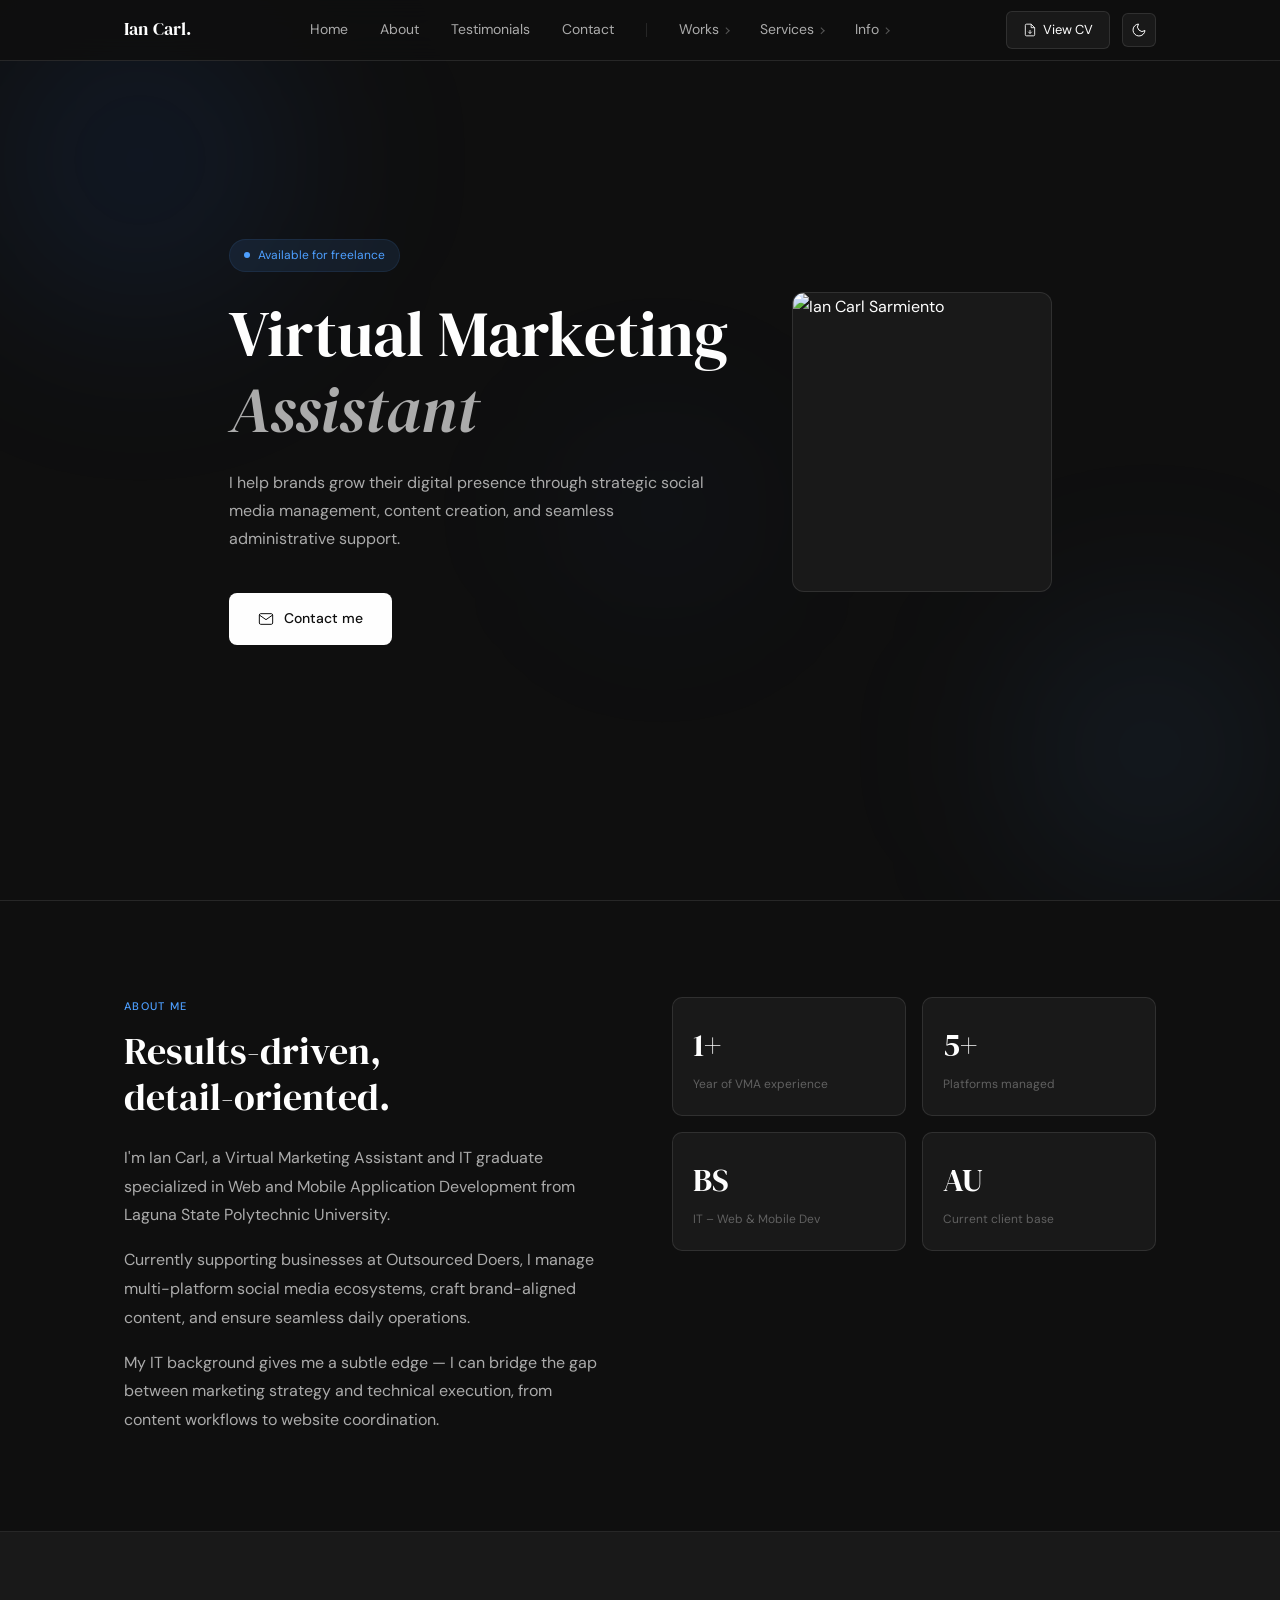
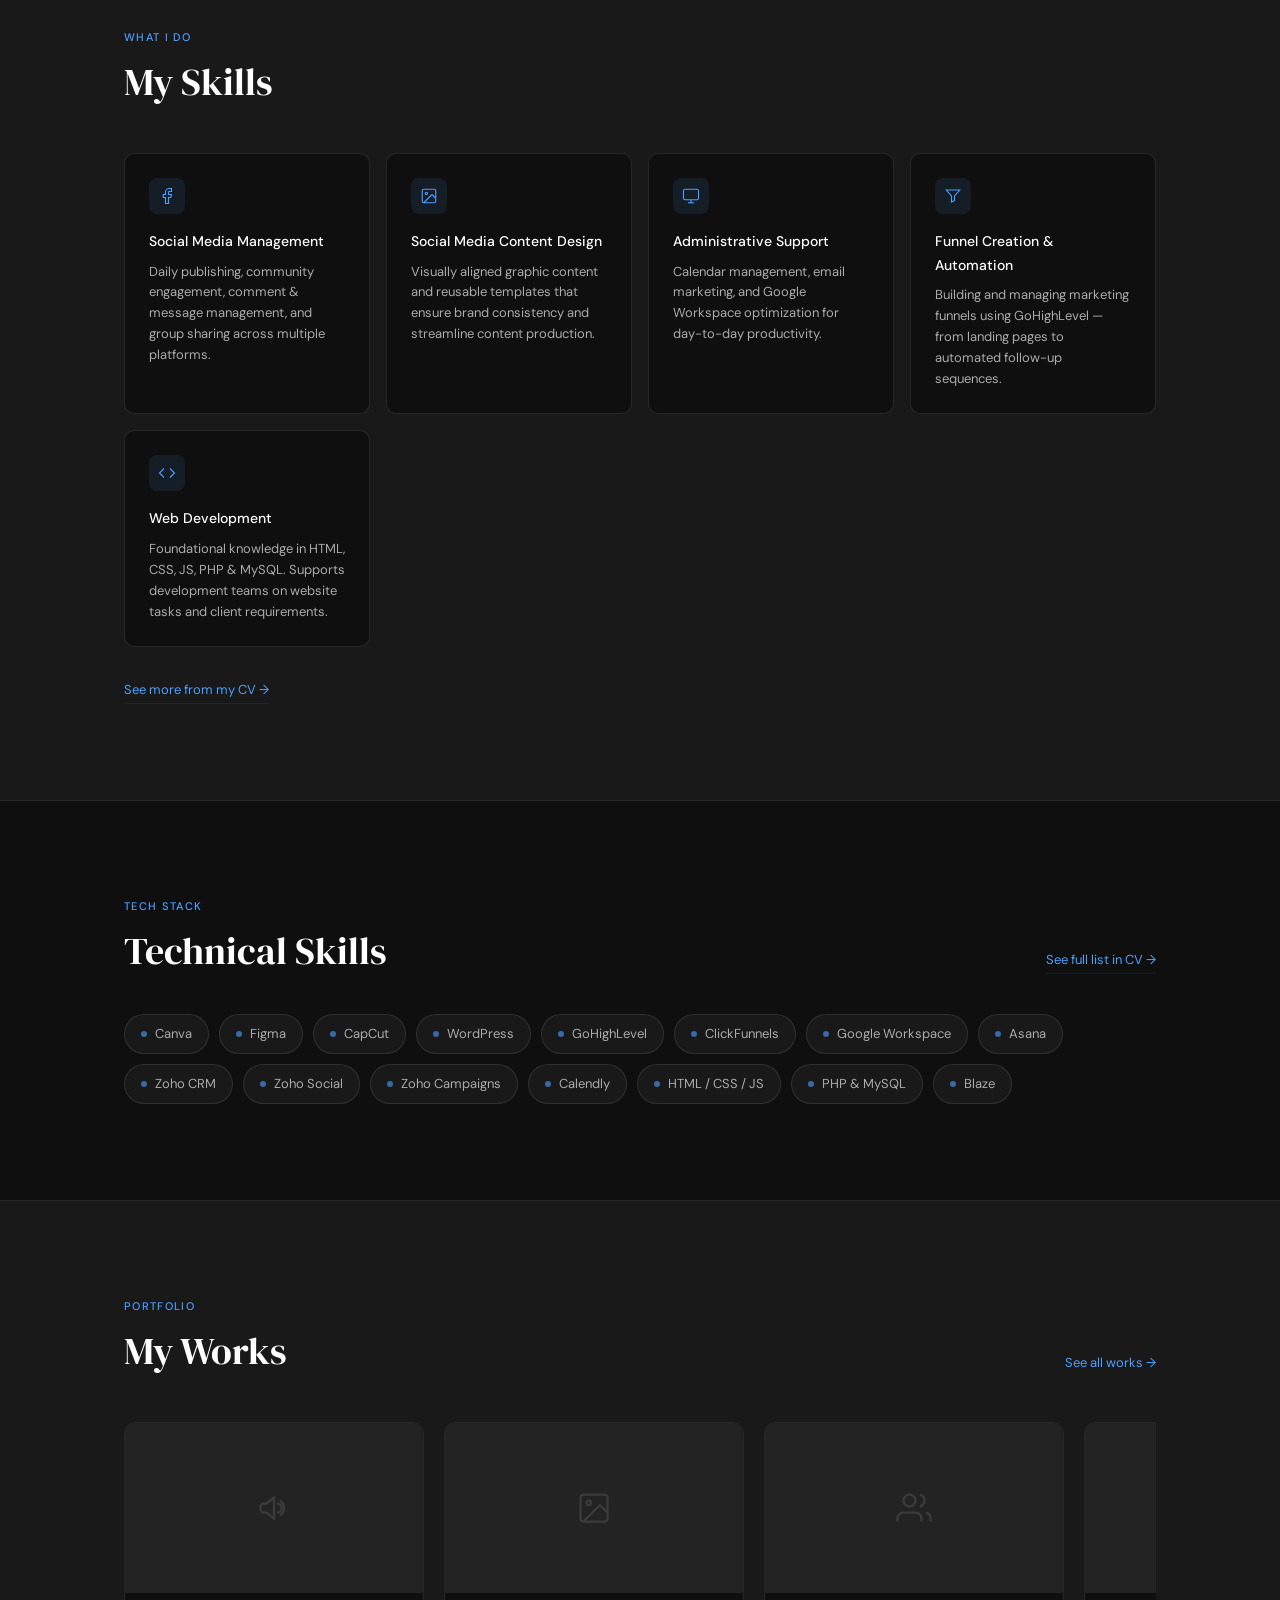
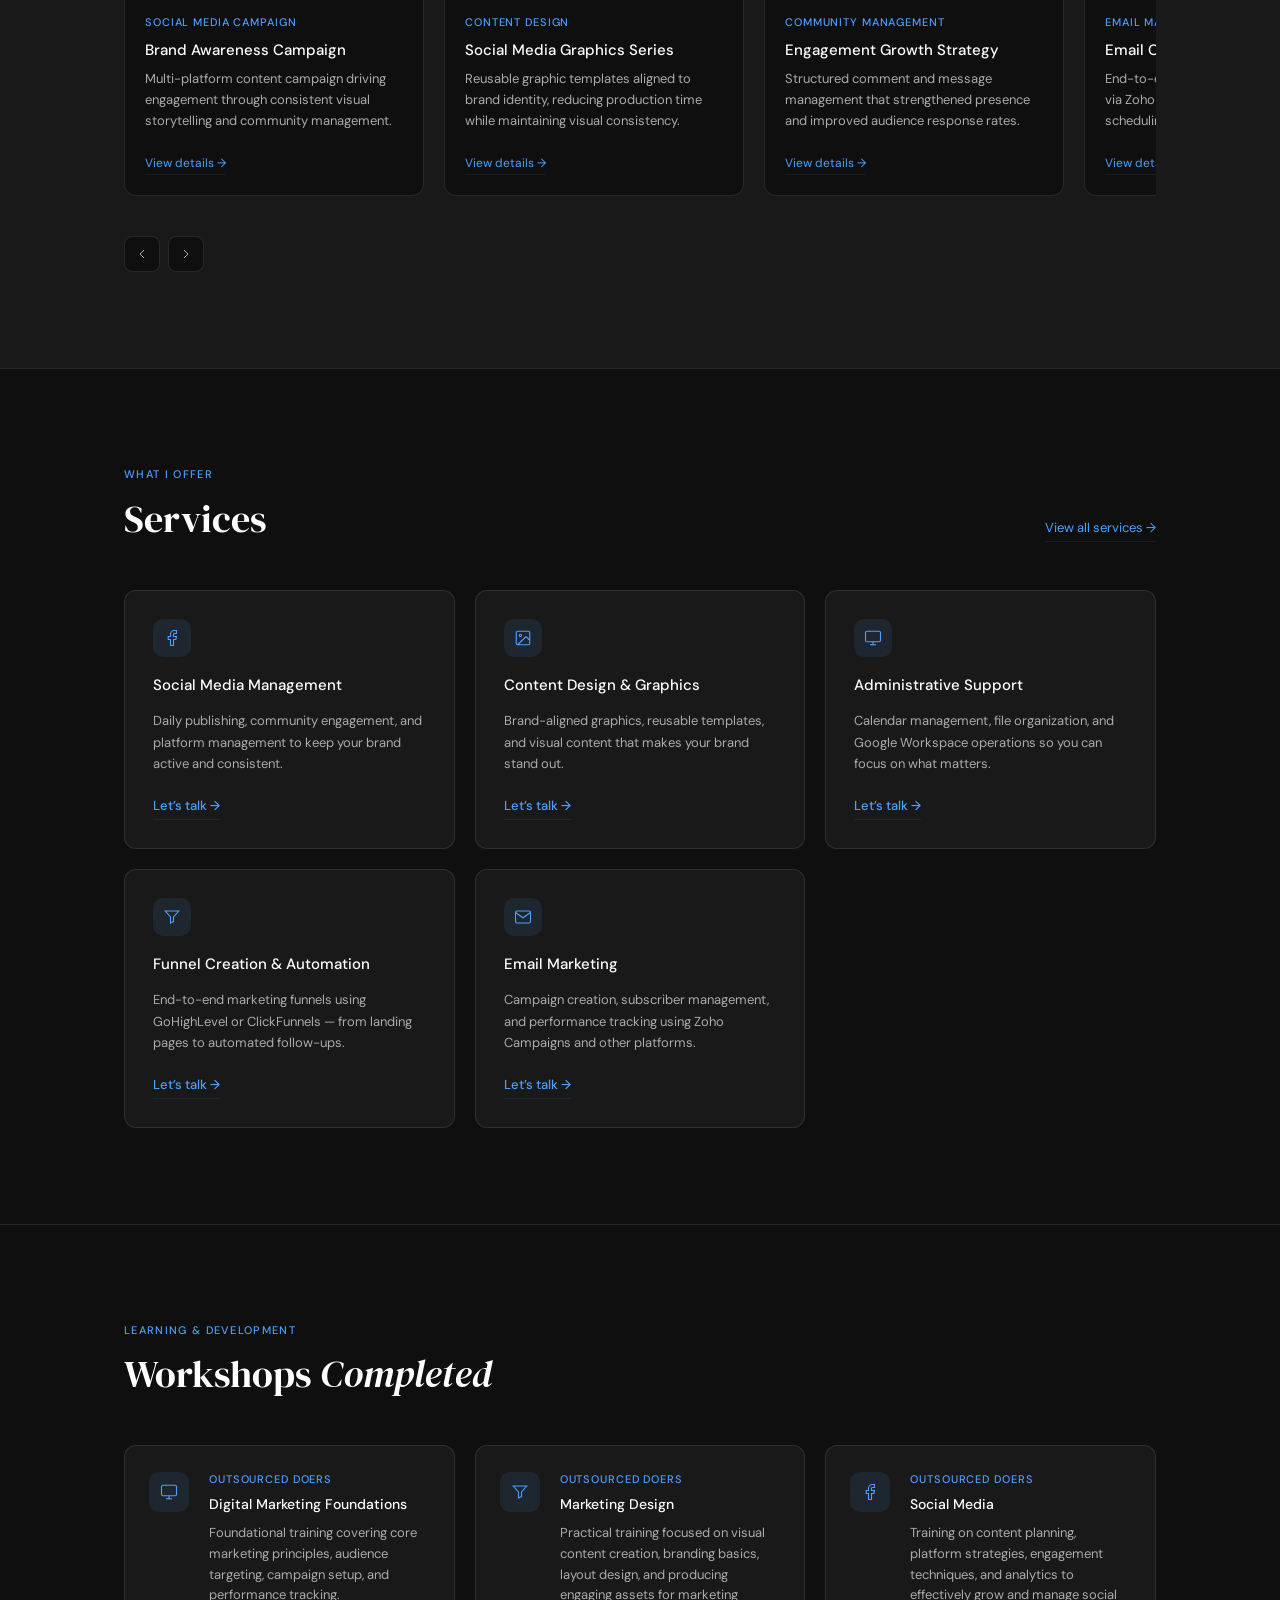
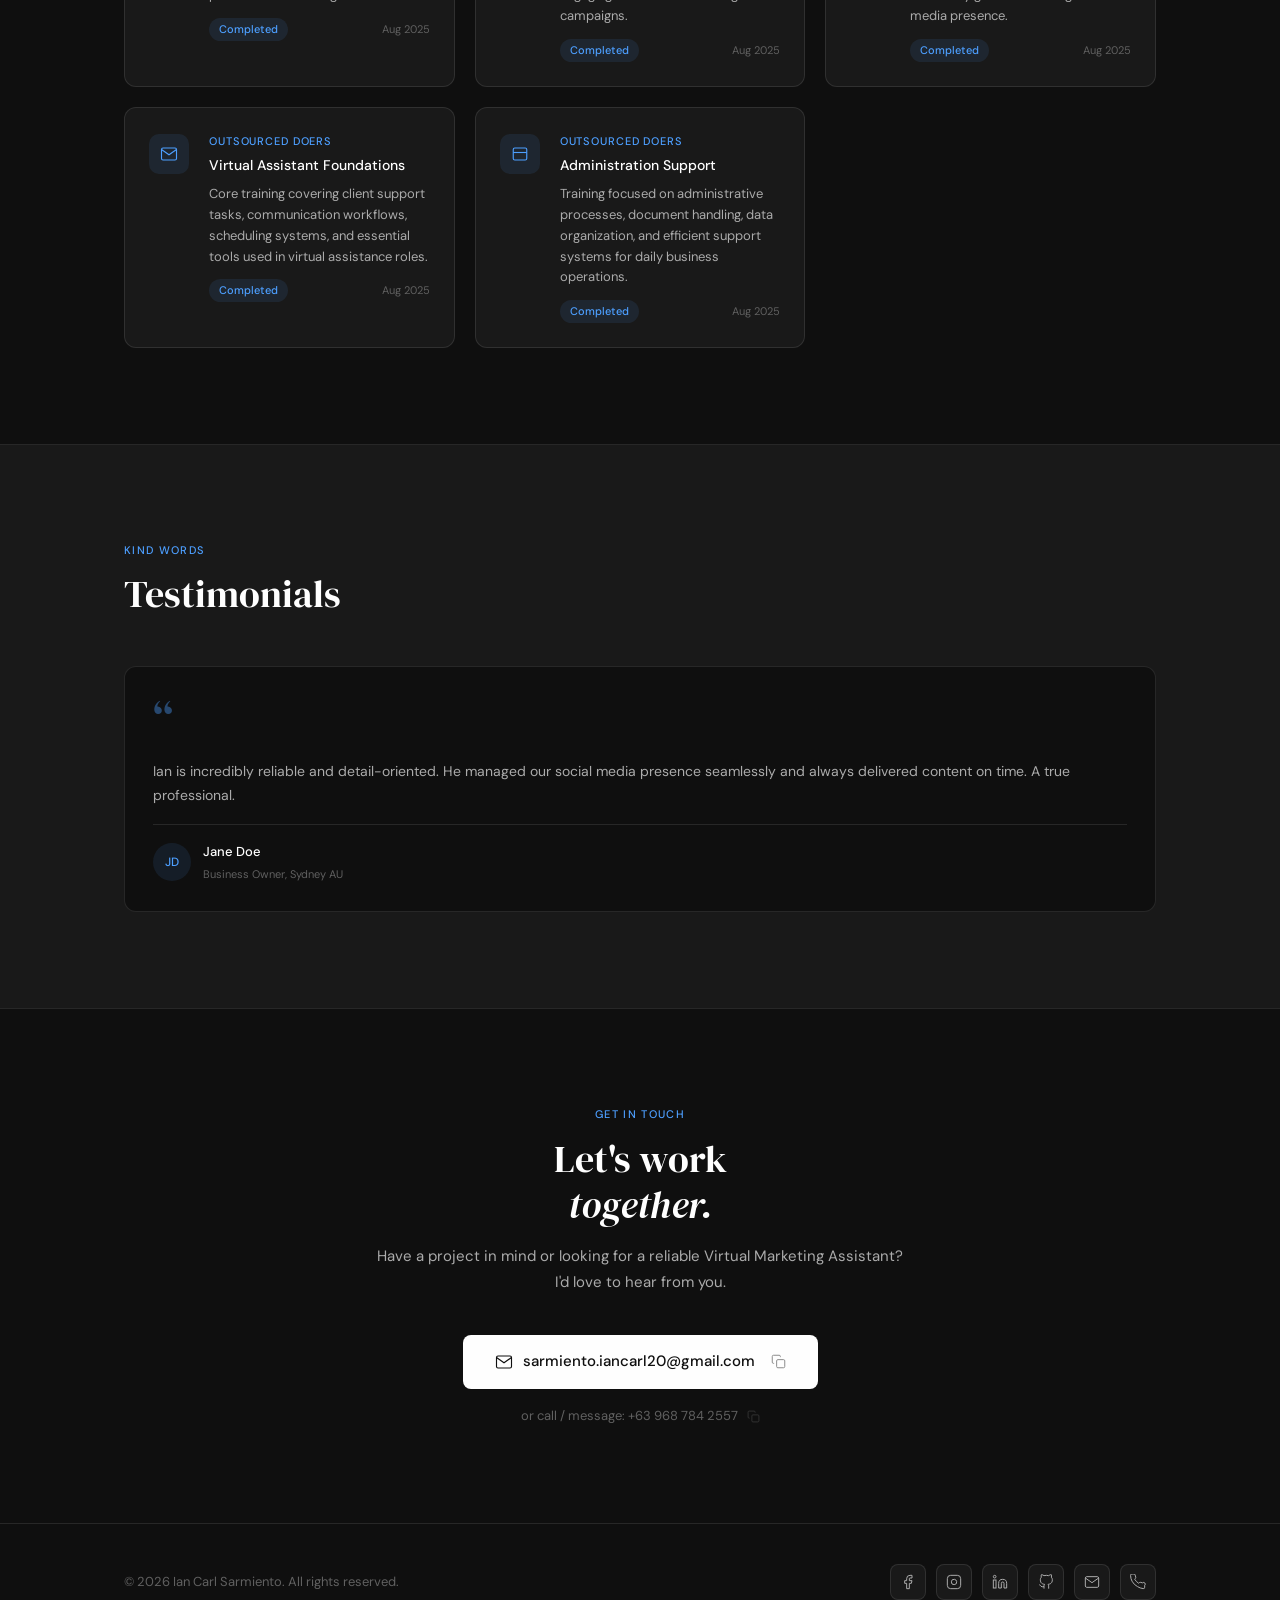
==== index.html @ b5c29b33 "Updated navigation bar" ====
<!DOCTYPE html>
<html lang="en" data-theme="dark">
<head>
  <meta charset="UTF-8" />
  <meta name="viewport" content="width=device-width, initial-scale=1.0" />

  <title>Ian Carl Sarmiento &mdash; Virtual Marketing Assistant</title>

  <link rel="preconnect" href="https://fonts.googleapis.com" />
  <link rel="preconnect" href="https://fonts.gstatic.com" crossorigin />
  <link href="https://fonts.googleapis.com/css2?family=DM+Sans:ital,opsz,wght@0,9..40,300;0,9..40,400;0,9..40,500;1,9..40,300&family=DM+Serif+Display:ital@0;1&display=swap" rel="stylesheet" />

  <link rel="icon" type="image/svg+xml" href="data:image/svg+xml,<svg xmlns='http://www.w3.org/2000/svg' viewBox='0 0 64 64'><rect width='64' height='64' rx='14' fill='%230F0F0F'/><path d='M44 18L24 26H18a2 2 0 0 0-2 2v8a2 2 0 0 0 2 2h2l3 10h4l-2-10h1l20 8V18z' fill='%234D9FFF'/><circle cx='46' cy='32' r='3' fill='%234D9FFF' opacity='0.5'/></svg>">

  <link rel="stylesheet" href="styles.css" />
</head>
<body>

  <!-- NAV -->
  <nav>
    <div class="nav-inner">
      <span class="nav-logo"><a href="index.html">Ian Carl.</a></span>
      <ul class="nav-links">
        <li><a href="#hero">Home</a></li>
        <li><a href="#about">About</a></li>
        <li><a href="#testimonials">Testimonials</a></li>
        <li><a href="#contact">Contact</a></li>
        <li class="nav-divider"></li>
        <li><a href="works.html" class="nav-page-link">Works</a></li>
        <li><a href="services.html" class="nav-page-link">Services</a></li>
        <li><a href="info.html" class="nav-page-link">Info</a></li>
      </ul>
      <div class="nav-right">
        <a class="btn-cv" href="assets/pdf/Sarmiento_Ian_Carl_-_CV.pdf" target="_blank" rel="noopener">
          <svg viewBox="0 0 24 24" stroke-width="1.5"><path d="M14 2H6a2 2 0 00-2 2v16a2 2 0 002 2h12a2 2 0 002-2V8z"/><polyline points="14 2 14 8 20 8"/><line x1="12" y1="12" x2="12" y2="18"/><polyline points="9 15 12 18 15 15"/></svg> View CV
        </a>
        <button class="burger" id="burger" aria-label="Toggle menu">
          <span></span><span></span><span></span>
        </button>
        <button class="theme-toggle" id="themeToggle" aria-label="Toggle theme">
          <svg id="iconSun" viewBox="0 0 24 24" style="display:none"><circle cx="12" cy="12" r="5"/><line x1="12" y1="1" x2="12" y2="3"/><line x1="12" y1="21" x2="12" y2="23"/><line x1="4.22" y1="4.22" x2="5.64" y2="5.64"/><line x1="18.36" y1="18.36" x2="19.78" y2="19.78"/><line x1="1" y1="12" x2="3" y2="12"/><line x1="21" y1="12" x2="23" y2="12"/><line x1="4.22" y1="19.78" x2="5.64" y2="18.36"/><line x1="18.36" y1="5.64" x2="19.78" y2="4.22"/></svg>
          <svg id="iconMoon" viewBox="0 0 24 24"><path d="M21 12.79A9 9 0 1111.21 3 7 7 0 0021 12.79z"/></svg>
        </button>
      </div>
    </div>
  </nav>

  <!-- ========== MOBILE MENU ========== -->
  <div class="mobile-menu" id="mobileMenu">
    <ul>
      <li><a href="index.html">Home</a></li>
      <li><a href="#about">About</a></li>
      <li><a href="works.html">Works</a></li>
      <li><a href="services.html">Services</a></li>
      <li><a href="#testimonials">Testimonials</a></li>
      <li><a href="info.html">Info</a></li>
      <li><a href="#contact">Contact</a></li>
    </ul>
    <div class="mobile-menu-bottom">
      <a class="btn-cv" href="assets/pdf/Sarmiento_Ian_Carl_-_CV.pdf" target="_blank" rel="noopener">
        <svg viewBox="0 0 24 24" stroke-width="1.5"><path d="M14 2H6a2 2 0 00-2 2v16a2 2 0 002 2h12a2 2 0 002-2V8z"/><polyline points="14 2 14 8 20 8"/><line x1="12" y1="12" x2="12" y2="18"/><polyline points="9 15 12 18 15 15"/></svg> View CV
      </a>
    </div>
  </div>

  <!-- HERO -->
  <section id="hero">
    <div class="hero-orbs"><span></span><span></span><span></span></div>
    <div class="container">
      <div class="hero-inner">
        <div>
          <div class="hero-tag fade-up">
            <span class="hero-tag-dot"></span>
            Available for freelance
          </div>
          <h1 class="hero-title serif fade-up" style="transition-delay:0.1s">
            Virtual Marketing<br><em>Assistant</em>
          </h1>
          <p class="hero-sub fade-up" style="transition-delay:0.2s">
            I help brands grow their digital presence through strategic social media management, content creation, and seamless administrative support.
          </p>
          <a href="#contact" class="hero-cta fade-up" style="transition-delay:0.3s">
            <svg viewBox="0 0 24 24" stroke-width="1.5"><path d="M4 4h16c1.1 0 2 .9 2 2v12c0 1.1-.9 2-2 2H4c-1.1 0-2-.9-2-2V6c0-1.1.9-2 2-2z"/><polyline points="22,6 12,13 2,6"/></svg>
            Contact me
          </a>
        </div>
        <div class="hero-photo-wrap fade-up" style="transition-delay:0.2s">
          <img src="assets/profile-picture/ian_sarmiento.jpg" alt="Ian Carl Sarmiento" />
        </div>
      </div>
    </div>
  </section>

  <hr class="divider" />

  <!-- ABOUT -->
  <section id="about">
    <div class="container">
      <div class="about-grid">
        <div class="fade-up">
          <p class="section-label">About me</p>
          <h2 class="serif" style="margin-bottom:1.5rem">Results-driven,<br>detail-oriented.</h2>
          <div class="about-text">
            <p>I&#39;m Ian Carl, a Virtual Marketing Assistant and IT graduate specialized in Web and Mobile Application Development from Laguna State Polytechnic University.</p>
            <p>Currently supporting businesses at Outsourced Doers, I manage multi-platform social media ecosystems, craft brand-aligned content, and ensure seamless daily operations.</p>
            <p>My IT background gives me a subtle edge &mdash; I can bridge the gap between marketing strategy and technical execution, from content workflows to website coordination.</p>
          </div>
        </div>
        <div class="about-stats fade-up" style="transition-delay:0.15s">
          <div class="stat-card"><div class="stat-number serif">1+</div><div class="stat-label">Year of VMA experience</div></div>
          <div class="stat-card"><div class="stat-number serif">5+</div><div class="stat-label">Platforms managed</div></div>
          <div class="stat-card"><div class="stat-number serif">BS</div><div class="stat-label">IT &ndash; Web &amp; Mobile Dev</div></div>
          <div class="stat-card"><div class="stat-number serif">AU</div><div class="stat-label">Current client base</div></div>
        </div>
      </div>
    </div>
  </section>

  <hr class="divider" />

  <!-- SKILLS -->
  <section id="skills">
    <div class="container">
      <div class="fade-up">
        <p class="section-label">What I do</p>
        <h2 class="serif">My Skills</h2>
      </div>
      <div class="skills-grid">
        <div class="skill-card fade-up" style="transition-delay:0.05s">
          <div class="skill-icon"><svg viewBox="0 0 24 24"><path d="M18 2h-3a5 5 0 00-5 5v3H7v4h3v8h4v-8h3l1-4h-4V7a1 1 0 011-1h3z"/></svg></div>
          <div class="skill-title">Social Media Management</div>
          <div class="skill-desc">Daily publishing, community engagement, comment &amp; message management, and group sharing across multiple platforms.</div>
        </div>
        <div class="skill-card fade-up" style="transition-delay:0.10s">
          <div class="skill-icon"><svg viewBox="0 0 24 24"><rect x="3" y="3" width="18" height="18" rx="2"/><circle cx="8.5" cy="8.5" r="1.5"/><polyline points="21 15 16 10 5 21"/></svg></div>
          <div class="skill-title">Social Media Content Design</div>
          <div class="skill-desc">Visually aligned graphic content and reusable templates that ensure brand consistency and streamline content production.</div>
        </div>
        <div class="skill-card fade-up" style="transition-delay:0.15s">
          <div class="skill-icon"><svg viewBox="0 0 24 24"><rect x="2" y="3" width="20" height="14" rx="2"/><line x1="8" y1="21" x2="16" y2="21"/><line x1="12" y1="17" x2="12" y2="21"/></svg></div>
          <div class="skill-title">Administrative Support</div>
          <div class="skill-desc">Calendar management, email marketing, and Google Workspace optimization for day-to-day productivity.</div>
        </div>
        <div class="skill-card fade-up" style="transition-delay:0.20s">
          <div class="skill-icon"><svg viewBox="0 0 24 24"><path d="M3 4h18l-7 8v6l-4 2v-8z"/></svg></div>
          <div class="skill-title">Funnel Creation &amp; Automation</div>
          <div class="skill-desc">Building and managing marketing funnels using GoHighLevel &mdash; from landing pages to automated follow-up sequences.</div>
        </div>
        <div class="skill-card fade-up" style="transition-delay:0.25s">
          <div class="skill-icon"><svg viewBox="0 0 24 24"><polyline points="16 18 22 12 16 6"/><polyline points="8 6 2 12 8 18"/></svg></div>
          <div class="skill-title">Web Development</div>
          <div class="skill-desc">Foundational knowledge in HTML, CSS, JS, PHP &amp; MySQL. Supports development teams on website tasks and client requirements.</div>
        </div>
      </div>
      <a class="skills-more fade-up" href="assets/pdf/Sarmiento_Ian_Carl_-_CV.pdf" target="_blank">See more from my CV &rarr;</a>
    </div>
  </section>

  <hr class="divider" />

  <!-- TOOLS -->
  <section id="tools">
    <div class="container">
      <div class="tools-header fade-up">
        <div>
          <p class="section-label">Tech stack</p>
          <h2 class="serif">Technical Skills</h2>
        </div>
        <a class="skills-more" href="assets/pdf/Sarmiento_Ian_Carl_-_CV.pdf" target="_blank">See full list in CV &rarr;</a>
      </div>
      <div class="tools-grid fade-up" style="transition-delay:0.1s">
        <span class="tool-pill"><span class="tool-dot"></span>Canva</span>
        <span class="tool-pill"><span class="tool-dot"></span>Figma</span>
        <span class="tool-pill"><span class="tool-dot"></span>CapCut</span>
        <span class="tool-pill"><span class="tool-dot"></span>WordPress</span>
        <span class="tool-pill"><span class="tool-dot"></span>GoHighLevel</span>
        <span class="tool-pill"><span class="tool-dot"></span>ClickFunnels</span>
        <span class="tool-pill"><span class="tool-dot"></span>Google Workspace</span>
        <span class="tool-pill"><span class="tool-dot"></span>Asana</span>
        <span class="tool-pill"><span class="tool-dot"></span>Zoho CRM</span>
        <span class="tool-pill"><span class="tool-dot"></span>Zoho Social</span>
        <span class="tool-pill"><span class="tool-dot"></span>Zoho Campaigns</span>
        <span class="tool-pill"><span class="tool-dot"></span>Calendly</span>
        <span class="tool-pill"><span class="tool-dot"></span>HTML / CSS / JS</span>
        <span class="tool-pill"><span class="tool-dot"></span>PHP &amp; MySQL</span>
        <span class="tool-pill"><span class="tool-dot"></span>Blaze</span>
      </div>
    </div>
  </section>

  <hr class="divider" />

  <!-- WORKS -->
  <section id="works">
    <div class="container">
      <div class="works-header fade-up">
        <div>
          <p class="section-label">Portfolio</p>
          <h2 class="serif">My Works</h2>
        </div>
        <a href="works.html">See all works &rarr;</a>
      </div>
      <div class="carousel-wrap">
        <div class="carousel" id="carousel">
              
          <!-- Card 1 -->
          <div class="work-card fade-up" style="transition-delay:0.05s">
            <div class="work-thumb">
              <svg viewBox="0 0 24 24"><path d="M3 11v2a2 2 0 002 2h2l5 4V5l-5 4H5a2 2 0 00-2 2z"/><path d="M14 9a3 3 0 010 6"/><path d="M16 7a6 6 0 010 10"/></svg>
            </div>
            <div class="work-body">
              <div class="work-type">Social Media Campaign</div>
              <div class="work-title">Brand Awareness Campaign</div>
              <div class="work-desc">Multi-platform content campaign driving engagement through consistent visual storytelling and community management.</div>
              <a class="work-link" href="works.html">View details &rarr;</a>
            </div>
          </div>

          <!-- Card 2 -->
          <div class="work-card fade-up" style="transition-delay:0.10s">
            <div class="work-thumb">
              <svg viewBox="0 0 24 24"><rect x="3" y="3" width="18" height="18" rx="2"/><circle cx="8.5" cy="8.5" r="1.5"/><polyline points="21 15 16 10 5 21"/></svg>
            </div>
            <div class="work-body">
              <div class="work-type">Content Design</div>
              <div class="work-title">Social Media Graphics Series</div>
              <div class="work-desc">Reusable graphic templates aligned to brand identity, reducing production time while maintaining visual consistency.</div>
              <a class="work-link" href="works.html">View details &rarr;</a>
            </div>
          </div>

          <!-- Card 3 -->
          <div class="work-card fade-up" style="transition-delay:0.15s">
            <div class="work-thumb">
              <svg viewBox="0 0 24 24"><path d="M17 21v-2a4 4 0 00-4-4H5a4 4 0 00-4 4v2"/><circle cx="9" cy="7" r="4"/><path d="M23 21v-2a4 4 0 00-3-3.87"/><path d="M16 3.13a4 4 0 010 7.75"/></svg>
            </div>
            <div class="work-body">
              <div class="work-type">Community Management</div>
              <div class="work-title">Engagement Growth Strategy</div>
              <div class="work-desc">Structured comment and message management that strengthened presence and improved audience response rates.</div>
              <a class="work-link" href="works.html">View details &rarr;</a>
            </div>
          </div>

          <!-- Card 4 -->
          <div class="work-card fade-up" style="transition-delay:0.20s">
            <div class="work-thumb">
              <svg viewBox="0 0 24 24"><path d="M4 4h16c1.1 0 2 .9 2 2v12c0 1.1-.9 2-2 2H4c-1.1 0-2-.9-2-2V6c0-1.1.9-2 2-2z"/><polyline points="22,6 12,13 2,6"/></svg>
            </div>
            <div class="work-body">
              <div class="work-type">Email Marketing</div>
              <div class="work-title">Email Campaign Execution</div>
              <div class="work-desc">End-to-end email campaign management via Zoho Campaigns &mdash; from content scheduling to performance tracking.</div>
              <a class="work-link" href="works.html">View details &rarr;</a>
            </div>
          </div>

          <!-- Card 5 -->
          <div class="work-card fade-up" style="transition-delay:0.25s">
            <div class="work-thumb">
              <svg viewBox="0 0 24 24"><polygon points="23 7 16 12 23 17 23 7"/><rect x="1" y="5" width="15" height="14" rx="2"/></svg>
            </div>
            <div class="work-body">
              <div class="work-type">Content Design</div>
              <div class="work-title">Short-Form Video Content</div>
              <div class="work-desc">Edited and optimized short-form videos for Reels and TikTok to boost reach and engagement metrics.</div>
              <a class="work-link" href="works.html">View details &rarr;</a>
            </div>
          </div>

          <!-- Card 6 -->
          <div class="work-card fade-up" style="transition-delay:0.30s">
            <div class="work-thumb">
              <svg viewBox="0 0 24 24"><rect x="3" y="5" width="18" height="16" rx="2" ry="2"/><line x1="3" y1="10" x2="21" y2="10"/><line x1="8" y1="3" x2="8" y2="7"/><line x1="16" y1="3" x2="16" y2="7"/><polyline points="8 14 10 16 14 12"/></svg>
            </div>
            <div class="work-body">
              <div class="work-type">Admin &amp; Operations</div>
              <div class="work-title">Calendar &amp; Workflow Management</div>
              <div class="work-desc">Organized calendars, digital assets, and administrative workflows using Google Workspace for day-to-day operations.</div>
              <a class="work-link" href="works.html">View details &rarr;</a>
            </div>
          </div>

          <!-- Card 7 -->
          <div class="work-card fade-up" style="transition-delay:0.30s">
            <div class="work-thumb">
              <svg viewBox="0 0 24 24">
                <path d="M4 5h16v14H4z"/>
                <line x1="4" y1="9" x2="20" y2="9"/>
                <line x1="9" y1="19" x2="9" y2="9"/>
              </svg>
            </div>
            <div class="work-body">
              <div class="work-type">Web Design & Marketing</div>
              <div class="work-title">Landing Page & Funnel Creation</div>
              <div class="work-desc">High-converting landing pages and sales funnels designed to capture leads, drive engagement, and increase conversions.</div>
              <a class="work-link" href="works.html">View details &rarr;</a>
            </div>
          </div>

        </div>
        <div class="carousel-nav fade-up">
          <button class="carousel-btn" id="prevBtn" aria-label="Previous">
            <svg viewBox="0 0 24 24" stroke-width="1.5"><polyline points="15 18 9 12 15 6"/></svg>
          </button>
          <button class="carousel-btn" id="nextBtn" aria-label="Next">
            <svg viewBox="0 0 24 24" stroke-width="1.5"><polyline points="9 18 15 12 9 6"/></svg>
          </button>
        </div>
      </div>
    </div>
  </section>

  <hr class="divider" />

  <!-- SERVICES -->
  <section id="services">
    <div class="container">
      <div class="services-intro fade-up">
        <div>
          <p class="section-label">What I offer</p>
          <h2 class="serif">Services</h2>
        </div>
        <a href="services.html" class="services-more-link fade-up" style="transition-delay:0.05s">
          View all services &rarr;
        </a>
      </div>
      <div class="services-grid fade-up" style="transition-delay:0.10s">

        <div class="service-card">
          <div class="service-icon">
            <svg viewBox="0 0 24 24"><path d="M18 2h-3a5 5 0 00-5 5v3H7v4h3v8h4v-8h3l1-4h-4V7a1 1 0 011-1h3z"/></svg>
          </div>
          <div class="service-title">Social Media Management</div>
          <div class="service-desc">Daily publishing, community engagement, and platform management to keep your brand active and consistent.</div>
          <a class="service-cta" href="services.html#smm">Let&rsquo;s talk &rarr;</a>
        </div>

        <div class="service-card">
          <div class="service-icon">
            <svg viewBox="0 0 24 24"><rect x="3" y="3" width="18" height="18" rx="2"/><circle cx="8.5" cy="8.5" r="1.5"/><polyline points="21 15 16 10 5 21"/></svg>
          </div>
          <div class="service-title">Content Design &amp; Graphics</div>
          <div class="service-desc">Brand-aligned graphics, reusable templates, and visual content that makes your brand stand out.</div>
          <a class="service-cta" href="services.html#content">Let&rsquo;s talk &rarr;</a>
        </div>

        <div class="service-card">
          <div class="service-icon">
            <svg viewBox="0 0 24 24"><rect x="2" y="3" width="20" height="14" rx="2"/><line x1="8" y1="21" x2="16" y2="21"/><line x1="12" y1="17" x2="12" y2="21"/></svg>
          </div>
          <div class="service-title">Administrative Support</div>
          <div class="service-desc">Calendar management, file organization, and Google Workspace operations so you can focus on what matters.</div>
          <a class="service-cta" href="services.html#admin">Let&rsquo;s talk &rarr;</a>
        </div>

        <div class="service-card">
          <div class="service-icon">
            <svg viewBox="0 0 24 24"><path d="M3 4h18l-7 8v6l-4 2v-8z"/></svg>
          </div>
          <div class="service-title">Funnel Creation &amp; Automation</div>
          <div class="service-desc">End-to-end marketing funnels using GoHighLevel or ClickFunnels — from landing pages to automated follow-ups.</div>
          <a class="service-cta" href="services.html#funnel">Let&rsquo;s talk &rarr;</a>
        </div>

        <div class="service-card">
          <div class="service-icon">
            <svg viewBox="0 0 24 24"><path d="M4 4h16c1.1 0 2 .9 2 2v12c0 1.1-.9 2-2 2H4c-1.1 0-2-.9-2-2V6c0-1.1.9-2 2-2z"/><polyline points="22,6 12,13 2,6"/></svg>
          </div>
          <div class="service-title">Email Marketing</div>
          <div class="service-desc">Campaign creation, subscriber management, and performance tracking using Zoho Campaigns and other platforms.</div>
          <a class="service-cta" href="services.html#email">Let&rsquo;s talk &rarr;</a>
        </div>

      </div>
    </div>
  </section>

  <hr class="divider" />

  <!-- WORKSHOPS -->
<section id="workshops">
  <div class="container">
    <div class="workshops-header fade-up">
      <p class="section-label">Learning &amp; Development</p>
      <h2 class="serif">Workshops <em>Completed</em></h2>
    </div>
    <div class="workshops-grid fade-up" style="transition-delay:0.05s">

      <div class="workshop-card">
        <div class="workshop-icon">
          <svg viewBox="0 0 24 24">
            <rect x="2" y="3" width="20" height="14" rx="2"/>
            <line x1="8" y1="21" x2="16" y2="21"/>
            <line x1="12" y1="17" x2="12" y2="21"/>
          </svg>
        </div>
        <div class="workshop-body">
          <div class="workshop-org">Outsourced Doers</div>
          <div class="workshop-title">Digital Marketing Foundations</div>
          <div class="workshop-desc">
            Foundational training covering core marketing principles, audience targeting, campaign setup, and performance tracking.
          </div>
          <div class="workshop-meta">
            <span class="workshop-badge">Completed</span>
            <span class="workshop-year">Aug 2025</span>
          </div>
        </div>
      </div>

      <div class="workshop-card">
        <div class="workshop-icon">
          <svg viewBox="0 0 24 24">
            <path d="M3 4h18l-7 8v6l-4 2v-8z"/>
          </svg>
        </div>
        <div class="workshop-body">
          <div class="workshop-org">Outsourced Doers</div>
          <div class="workshop-title">Marketing Design</div>
          <div class="workshop-desc">
            Practical training focused on visual content creation, branding basics, layout design, and producing engaging assets for marketing campaigns.
          </div>
          <div class="workshop-meta">
            <span class="workshop-badge">Completed</span>
            <span class="workshop-year">Aug 2025</span>
          </div>
        </div>
      </div>

      <div class="workshop-card">
        <div class="workshop-icon">
          <svg viewBox="0 0 24 24">
            <path d="M18 2h-3a5 5 0 00-5 5v3H7v4h3v8h4v-8h3l1-4h-4V7a1 1 0 011-1h3z"/>
          </svg>
        </div>
        <div class="workshop-body">
          <div class="workshop-org">Outsourced Doers</div>
          <div class="workshop-title">Social Media</div>
          <div class="workshop-desc">
            Training on content planning, platform strategies, engagement techniques, and analytics to effectively grow and manage social media presence.
          </div>
          <div class="workshop-meta">
            <span class="workshop-badge">Completed</span>
            <span class="workshop-year">Aug 2025</span>
          </div>
        </div>
      </div>

      <div class="workshop-card">
        <div class="workshop-icon">
          <svg viewBox="0 0 24 24">
            <path d="M4 4h16c1.1 0 2 .9 2 2v12c0 1.1-.9 2-2 2H4c-1.1 0-2-.9-2-2V6c0-1.1.9-2 2-2z"/>
            <polyline points="22,6 12,13 2,6"/>
          </svg>
        </div>
        <div class="workshop-body">
          <div class="workshop-org">Outsourced Doers</div>
          <div class="workshop-title">Virtual Assistant Foundations</div>
          <div class="workshop-desc">
            Core training covering client support tasks, communication workflows, scheduling systems, and essential tools used in virtual assistance roles.
          </div>
          <div class="workshop-meta">
            <span class="workshop-badge">Completed</span>
            <span class="workshop-year">Aug 2025</span>
          </div>
        </div>
      </div>

      <div class="workshop-card">
        <div class="workshop-icon">
          <svg viewBox="0 0 24 24">
            <rect x="3" y="4" width="18" height="16" rx="2"/>
            <line x1="3" y1="10" x2="21" y2="10"/>
          </svg>
        </div>
        <div class="workshop-body">
          <div class="workshop-org">Outsourced Doers</div>
          <div class="workshop-title">Administration Support</div>
          <div class="workshop-desc">
            Training focused on administrative processes, document handling, data organization, and efficient support systems for daily business operations.
          </div>
          <div class="workshop-meta">
            <span class="workshop-badge">Completed</span>
            <span class="workshop-year">Aug 2025</span>
          </div>
        </div>
      </div>

    </div>
  </div>
</section>

  <hr class="divider" />

  <!-- TESTIMONIALS -->
  <section id="testimonials">
    <div class="container">
      <div class="fade-up">
        <p class="section-label">Kind words</p>
        <h2 class="serif">Testimonials</h2>
      </div>
      <div class="testimonials-grid fade-up" style="transition-delay:0.05s">

        <!-- Testimonial 1 -->
        <div class="testimonial-card">
          <div class="testimonial-quote">&ldquo;</div>
          <p class="testimonial-text">Ian is incredibly reliable and detail-oriented. He managed our social media presence seamlessly and always delivered content on time. A true professional.</p>
          <div class="testimonial-author">
            <div class="testimonial-avatar">JD</div>
            <div>
              <div class="testimonial-name">Jane Doe</div>
              <div class="testimonial-role">Business Owner, Sydney AU</div>
            </div>
          </div>
        </div>

      </div>

    </div>
  </section>

  <hr class="divider" />

  <!-- CONTACT -->
  <section id="contact">
    <div class="container">
      <div class="contact-inner fade-up">
        <p class="section-label">Get in touch</p>
        <h2 class="serif" style="margin-bottom:0">Let&#39;s work<br><em>together.</em></h2>
        <p class="contact-desc">Have a project in mind or looking for a reliable Virtual Marketing Assistant?<br>I&#39;d love to hear from you.</p>

        <a class="contact-email" href="ma&#105;lto&#58;sarmiento.iancarl20&#64;gmail.com">
          <svg viewBox="0 0 24 24" stroke-width="1.5"><path d="M4 4h16c1.1 0 2 .9 2 2v12c0 1.1-.9 2-2 2H4c-1.1 0-2-.9-2-2V6c0-1.1.9-2 2-2z"/><polyline points="22,6 12,13 2,6"/></svg>
          sarmiento.iancarl20@gmail.com
          <span class="copy-icon-btn" data-copy="sarmiento.iancarl20@gmail.com" title="Copy email" aria-label="Copy email">
            <svg class="icon-copy" viewBox="0 0 24 24"><rect x="9" y="9" width="13" height="13" rx="2"/><path d="M5 15H4a2 2 0 01-2-2V4a2 2 0 012-2h9a2 2 0 012 2v1"/></svg>
            <svg class="icon-check" viewBox="0 0 24 24" style="display:none"><polyline points="20 6 9 17 4 12"/></svg>
          </span>
        </a>

        <p class="contact-phone">
          or call / message: +63 968 784 2557
          <span class="copy-icon-btn" data-copy="+639687842557" title="Copy number" aria-label="Copy number">
            <svg class="icon-copy" viewBox="0 0 24 24"><rect x="9" y="9" width="13" height="13" rx="2"/><path d="M5 15H4a2 2 0 01-2-2V4a2 2 0 012-2h9a2 2 0 012 2v1"/></svg>
            <svg class="icon-check" viewBox="0 0 24 24" style="display:none"><polyline points="20 6 9 17 4 12"/></svg>
          </span>
        </p>

      </div>
    </div>
  </section>

  <footer>
    <div class="footer-inner">
      <span class="footer-copy">&copy; 2026 Ian Carl Sarmiento. All rights reserved.</span>
      <div class="footer-socials">
        <a class="social-link" href="https://www.facebook.com/icsrmnt" target="_blank" rel="noopener" aria-label="Facebook">
          <svg viewBox="0 0 24 24"><path d="M18 2h-3a5 5 0 00-5 5v3H7v4h3v8h4v-8h3l1-4h-4V7a1 1 0 011-1h3z"/></svg>
        </a>
        <a class="social-link" href="https://www.instagram.com/srmiento_/" target="_blank" rel="noopener" aria-label="Instagram">
          <svg viewBox="0 0 24 24"><rect x="2" y="2" width="20" height="20" rx="5"/><path d="M16 11.37A4 4 0 1112.63 8 4 4 0 0116 11.37z"/><line x1="17.5" y1="6.5" x2="17.51" y2="6.5"/></svg>
        </a>
        <a class="social-link" href="https://www.linkedin.com/in/ian-carl-sarmiento-1b087b373/" target="_blank" rel="noopener" aria-label="LinkedIn">
          <svg viewBox="0 0 24 24"><path d="M16 8a6 6 0 016 6v7h-4v-7a2 2 0 00-2-2 2 2 0 00-2 2v7h-4v-7a6 6 0 016-6z"/><rect x="2" y="9" width="4" height="12"/><circle cx="4" cy="4" r="2"/></svg>
        </a>
        <a class="social-link" href="https://github.com/sarmientoiancarl" target="_blank" rel="noopener" aria-label="GitHub">
          <svg viewBox="0 0 24 24"><path d="M9 19c-5 1.5-5-2.5-7-3m14 6v-3.87a3.37 3.37 0 00-.94-2.61c3.14-.35 6.44-1.54 6.44-7A5.44 5.44 0 0020 4.77 5.07 5.07 0 0019.91 1S18.73.65 16 2.48a13.38 13.38 0 00-7 0C6.27.65 5.09 1 5.09 1A5.07 5.07 0 005 4.77a5.44 5.44 0 00-1.5 3.78c0 5.42 3.3 6.61 6.44 7A3.37 3.37 0 009 18.13V22"/></svg>
        </a>
        <a class="social-link" href="ma&#105;lto&#58;sarmiento.iancarl20&#64;gmail.com" aria-label="Email">
          <svg viewBox="0 0 24 24"><path d="M4 4h16c1.1 0 2 .9 2 2v12c0 1.1-.9 2-2 2H4c-1.1 0-2-.9-2-2V6c0-1.1.9-2 2-2z"/><polyline points="22,6 12,13 2,6"/></svg>
        </a>
        <a class="social-link" href="tel:+639687842557" aria-label="Phone">
          <svg viewBox="0 0 24 24"><path d="M22 16.92v3a2 2 0 01-2.18 2 19.79 19.79 0 01-8.63-3.07A19.5 19.5 0 013.07 10.8 19.79 19.79 0 01.84 2.18 2 2 0 012.83 0h3a2 2 0 012 1.72c.127.96.361 1.903.7 2.81a2 2 0 01-.45 2.11L7.09 7.91a16 16 0 006 6l.91-.91a2 2 0 012.11-.45c.907.339 1.85.573 2.81.7A2 2 0 0122 16.92z"/></svg>
      
        </a>
      </div>
    </div>
  </footer>

  <!-- BACK TO TOP -->
  <button class="back-to-top" id="backToTop" aria-label="Back to top">
    <svg viewBox="0 0 24 24"><polyline points="18 15 12 9 6 15"/></svg>
  </button>

  <script src="scripts.js"></script>
</body>
</html>
---- styles.css ----
/* ===================== TOKENS ===================== */
:root {
  --bg:           #FEFEFE;
  --bg-2:         #F2F2F2;
  --bg-3:         #E8E8E8;
  --text:         #0F0F0F;
  --text-2:       #4A4A4A;
  --text-3:       #8A8A8A;
  --accent:       #2979FF;
  --accent-dim:   rgba(41,121,255,0.10);
  --accent-text:  #1A55CC;
  --border:       rgba(15,15,15,0.10);
  --btn-bg:       #0F0F0F;
  --btn-text:     #FEFEFE;
  --nav-bg:       rgba(254,254,254,0.80);
}
[data-theme="dark"] {
  --bg:           #0F0F0F;
  --bg-2:         #191919;
  --bg-3:         #232323;
  --text:         #FEFEFE;
  --text-2:       #ABABAB;
  --text-3:       #606060;
  --accent:       #4D9FFF;
  --accent-dim:   rgba(77,159,255,0.10);
  --accent-text:  #4D9FFF;
  --border:       rgba(254,254,254,0.10);
  --btn-bg:       #FEFEFE;
  --btn-text:     #0F0F0F;
  --nav-bg:       rgba(15,15,15,0.85);
}

/* ===================== RESET & BASE ===================== */
*, *::before, *::after { box-sizing: border-box; margin: 0; padding: 0; }
html { scroll-behavior: smooth; }
body {
  font-family: 'DM Sans', sans-serif;
  background: var(--bg);
  color: var(--text);
  transition: background 0.3s, color 0.3s;
  font-size: 16px;
  line-height: 1.7;
  overflow-x: hidden;
}
a { color: inherit; text-decoration: none; }
img { display: block; max-width: 100%; }
::selection { background: var(--accent-dim); color: var(--accent-text); }

/* ===================== SCROLLBAR ===================== */
::-webkit-scrollbar { width: 4px; }
::-webkit-scrollbar-track { background: var(--bg-2); }
::-webkit-scrollbar-thumb { background: var(--border); border-radius: 4px; }

/* ===================== TYPOGRAPHY ===================== */
.serif { font-family: 'DM Serif Display', serif; }
h1, h2, h3 { font-weight: 400; line-height: 1.2; }
h1 { font-size: clamp(2.4rem, 6vw, 4rem); }
h2 { font-size: clamp(1.6rem, 3.5vw, 2.4rem); }
h3 { font-size: 1.1rem; font-family: 'DM Sans', sans-serif; font-weight: 500; }

/* ===================== LAYOUT ===================== */
.container { max-width: 1080px; margin: 0 auto; padding: 0 1.5rem; }
section { padding: 6rem 0; }
.section-label {
  font-size: 11px;
  font-weight: 500;
  letter-spacing: 0.12em;
  text-transform: uppercase;
  color: var(--accent);
  margin-bottom: 0.75rem;
}
.divider { border: none; border-top: 0.5px solid var(--border); }

/* ===================== NAV ===================== */
nav {
  position: fixed; top: 0; left: 0; right: 0; z-index: 100;
  background: var(--nav-bg);
  backdrop-filter: blur(14px);
  -webkit-backdrop-filter: blur(14px);
  border-bottom: 0.5px solid var(--border);
  transition: background 0.3s;
}
.nav-inner {
  max-width: 1080px; margin: 0 auto; padding: 0 1.5rem;
  display: flex; align-items: center; justify-content: space-between;
  height: 60px;
}
.nav-logo {
  font-family: 'DM Serif Display', serif;
  font-size: 1.1rem;
  letter-spacing: 0.01em;
}
.nav-links {
  display: flex; gap: 2rem; list-style: none;
  font-size: 14px; color: var(--text-2);
}
.nav-links a { transition: color 0.2s; }
.nav-links a:hover { color: var(--text); }
.nav-links a.active { color: var(--accent); }
.nav-right { display: flex; align-items: center; gap: 12px; }
.btn-cv {
  display: inline-flex; align-items: center; gap: 6px;
  padding: 7px 16px;
  border: 0.5px solid var(--border);
  border-radius: 6px;
  font-size: 13px;
  color: var(--text);
  background: var(--bg-2);
  transition: background 0.2s, border-color 0.2s;
  cursor: pointer;
}
.btn-cv:hover { background: var(--bg-3); border-color: var(--accent); }
.btn-cv svg { width: 14px; height: 14px; stroke: currentColor; fill: none; }
.theme-toggle {
  width: 34px; height: 34px; border-radius: 6px;
  border: 0.5px solid var(--border);
  background: var(--bg-2);
  display: flex; align-items: center; justify-content: center;
  cursor: pointer; transition: background 0.2s;
  color: var(--text);
}
.theme-toggle:hover { background: var(--bg-3); }
.theme-toggle svg { width: 16px; height: 16px; stroke: currentColor; fill: none; stroke-width: 1.5; }

/* ===================== HERO (index) ===================== */

@keyframes orb-drift-1 {
  0%   { transform: translate(0, 0) scale(1); }
  33%  { transform: translate(40px, -30px) scale(1.08); }
  66%  { transform: translate(-20px, 20px) scale(0.95); }
  100% { transform: translate(0, 0) scale(1); }
}
@keyframes orb-drift-2 {
  0%   { transform: translate(0, 0) scale(1); }
  33%  { transform: translate(-35px, 25px) scale(0.94); }
  66%  { transform: translate(25px, -20px) scale(1.06); }
  100% { transform: translate(0, 0) scale(1); }
}
@keyframes orb-drift-3 {
  0%   { transform: translate(0, 0) scale(1); }
  50%  { transform: translate(20px, 30px) scale(1.04); }
  100% { transform: translate(0, 0) scale(1); }
}

#hero {
  min-height: 100svh;
  display: flex; align-items: center;
  padding-top: 80px;
  position: relative;
  overflow: hidden;
}

#hero .hero-orbs {
  position: absolute;
  inset: 0;
  pointer-events: none;
  z-index: 0;
  overflow: hidden;
}
#hero .hero-orbs span {
  position: absolute;
  border-radius: 50%;
  filter: blur(80px);
}

/* Orb 1 — neon blue, top-left */
#hero .hero-orbs span:nth-child(1) {
  width: 480px; height: 480px;
  top: -80px; left: -100px;
  background: radial-gradient(circle, rgba(41,121,255,0.13) 0%, transparent 70%);
  animation: orb-drift-1 18s ease-in-out infinite;
}
/* Orb 2 — lighter blue, bottom-right */
#hero .hero-orbs span:nth-child(2) {
  width: 420px; height: 420px;
  bottom: -60px; right: -80px;
  background: radial-gradient(circle, rgba(77,159,255,0.10) 0%, transparent 70%);
  animation: orb-drift-2 22s ease-in-out infinite;
}
/* Orb 3 — very faint, center */
#hero .hero-orbs span:nth-child(3) {
  width: 300px; height: 300px;
  top: 40%; left: 40%;
  background: radial-gradient(circle, rgba(41,121,255,0.06) 0%, transparent 70%);
  animation: orb-drift-3 26s ease-in-out infinite;
}

/* Ensure hero content sits above orbs */
#hero .container { position: relative; z-index: 1; }
.hero-inner {
  display: grid;
  grid-template-columns: 1fr auto;
  gap: 4rem;
  align-items: center;
  width: 100%;
}
.hero-tag {
  display: inline-flex; align-items: center; gap: 8px;
  padding: 5px 14px;
  border: 0.5px solid var(--accent-dim);
  background: var(--accent-dim);
  border-radius: 99px;
  font-size: 12px;
  color: var(--accent-text);
  margin-bottom: 1.5rem;
}
.hero-tag-dot {
  width: 6px; height: 6px; border-radius: 50%;
  background: var(--accent);
  animation: pulse 2s ease-in-out infinite;
}
@keyframes pulse {
  0%, 100% { opacity: 1; transform: scale(1); }
  50% { opacity: 0.5; transform: scale(0.8); }
}
.hero-title { margin-bottom: 1.25rem; color: var(--text); }
.hero-title em { font-style: italic; color: var(--text-2); }
.hero-sub { font-size: 1rem; color: var(--text-2); max-width: 480px; margin-bottom: 2.5rem; line-height: 1.75; }
.hero-cta {
  display: inline-flex; align-items: center; gap: 10px;
  padding: 13px 28px;
  background: var(--btn-bg);
  color: var(--btn-text);
  border-radius: 8px;
  font-size: 14px; font-weight: 500;
  border: 0.5px solid transparent;
  transition: opacity 0.2s, transform 0.2s;
  cursor: pointer;
}
.hero-cta:hover { opacity: 0.88; transform: translateY(-1px); }
.hero-cta svg { width: 16px; height: 16px; stroke: currentColor; fill: none; }
.hero-photo-wrap {
  width: 260px; height: 300px;
  border-radius: 12px;
  border: 0.5px solid var(--border);
  overflow: hidden;
  background: var(--bg-2);
  flex-shrink: 0;
  display: flex; align-items: center; justify-content: center;
}
.hero-photo-placeholder {
  display: flex; flex-direction: column; align-items: center; gap: 8px;
  color: var(--text-3); font-size: 13px; text-align: center; padding: 1rem;
}
.hero-photo-placeholder svg { width: 36px; height: 36px; stroke: var(--text-3); fill: none; opacity: 0.5; }
.hero-photo-wrap img { width: 100%; height: 100%; object-fit: cover; }

/* ===================== ABOUT ===================== */
#about .about-grid {
  display: grid; grid-template-columns: 1fr 1fr; gap: 4rem; align-items: start;
}
.about-text { color: var(--text-2); line-height: 1.8; }
.about-text p + p { margin-top: 1rem; }
.about-stats { display: grid; grid-template-columns: 1fr 1fr; gap: 1rem; }
.stat-card {
  padding: 1.25rem;
  background: var(--bg-2);
  border-radius: 10px;
  border: 0.5px solid var(--border);
}
.stat-number { font-family: 'DM Serif Display', serif; font-size: 2rem; color: var(--text); }
.stat-label { font-size: 12px; color: var(--text-3); margin-top: 2px; }

/* ===================== SKILLS ===================== */
#skills { background: var(--bg-2); }
.skills-grid { display: grid; grid-template-columns: repeat(auto-fit, minmax(220px, 1fr)); gap: 1rem; margin-top: 3rem; }
.skill-card {
  padding: 1.5rem;
  background: var(--bg);
  border-radius: 10px;
  border: 0.5px solid var(--border);
  transition: border-color 0.2s, transform 0.2s;
}
.skill-card:hover { border-color: var(--accent); transform: translateY(-2px); }
.skill-icon {
  width: 36px; height: 36px; border-radius: 8px;
  background: var(--accent-dim);
  display: flex; align-items: center; justify-content: center;
  margin-bottom: 1rem;
}
.skill-icon svg { width: 18px; height: 18px; stroke: var(--accent); fill: none; stroke-width: 1.5; }
.skill-title { font-weight: 500; font-size: 14px; margin-bottom: 0.5rem; }
.skill-desc { font-size: 13px; color: var(--text-2); line-height: 1.6; }
.skills-more {
  display: inline-flex; align-items: center; gap: 6px;
  margin-top: 2rem;
  font-size: 13px;
  color: var(--accent-text);
  border-bottom: 0.5px solid var(--accent-dim);
  padding-bottom: 2px;
  transition: border-color 0.2s;
  cursor: pointer;
}
.skills-more:hover { border-color: var(--accent); }

/* ===================== TOOLS ===================== */
#tools .tools-header { display: flex; justify-content: space-between; align-items: flex-end; flex-wrap: wrap; gap: 1rem; }
.tools-grid { display: flex; flex-wrap: wrap; gap: 10px; margin-top: 2.5rem; }
.tool-pill {
  display: inline-flex; align-items: center; gap: 8px;
  padding: 8px 16px;
  border-radius: 99px;
  border: 0.5px solid var(--border);
  background: var(--bg-2);
  font-size: 13px; color: var(--text-2);
  transition: border-color 0.2s, color 0.2s, background 0.2s;
}
.tool-pill:hover { border-color: var(--accent); color: var(--text); background: var(--accent-dim); }
.tool-dot { width: 6px; height: 6px; border-radius: 50%; background: var(--accent); opacity: 0.6; }

/* ===================== WORKS (index carousel) ===================== */
#works { background: var(--bg-2); }
.works-header { display: flex; justify-content: space-between; align-items: flex-end; flex-wrap: wrap; gap: 1rem; margin-bottom: 3rem; }
.works-header a { font-size: 13px; color: var(--accent-text); display: inline-flex; align-items: center; gap: 4px; }
.carousel-wrap { position: relative; }
.carousel {
  display: flex; gap: 1.25rem;
  overflow-x: auto; scroll-snap-type: x mandatory;
  padding-bottom: 1rem;
  scrollbar-width: none;
}
.carousel::-webkit-scrollbar { display: none; }
.work-card {
  min-width: 280px; max-width: 300px;
  scroll-snap-align: start;
  border-radius: 12px;
  border: 0.5px solid var(--border);
  background: var(--bg);
  overflow: hidden;
  flex-shrink: 0;
  transition: border-color 0.2s, transform 0.2s;
}
.work-card:hover { border-color: var(--accent); transform: translateY(-3px); }
.work-thumb {
  height: 170px; background: var(--bg-3);
  display: flex; align-items: center; justify-content: center;
}
.work-thumb svg {
  width: 36px; height: 36px;
  stroke: var(--text-3); fill: none;
  stroke-width: 1.5; opacity: 0.4;
}
.work-thumb-label { font-size: 12px; color: var(--text-3); }
.work-thumb img { width: 100%; height: 100%; object-fit: cover; }
.work-body { padding: 1.25rem; }
.work-type { font-size: 11px; color: var(--accent-text); font-weight: 500; letter-spacing: 0.08em; text-transform: uppercase; margin-bottom: 6px; }
.work-title { font-weight: 500; font-size: 15px; margin-bottom: 6px; }
.work-desc { font-size: 13px; color: var(--text-2); line-height: 1.6; margin-bottom: 1rem; }
.work-link {
  font-size: 12px; color: var(--accent-text);
  display: inline-flex; align-items: center; gap: 4px;
  border-bottom: 0.5px solid var(--accent-dim);
  padding-bottom: 1px;
}
.carousel-nav { display: flex; gap: 8px; margin-top: 1.5rem; }
.carousel-btn {
  width: 36px; height: 36px; border-radius: 8px;
  border: 0.5px solid var(--border);
  background: var(--bg);
  display: flex; align-items: center; justify-content: center;
  cursor: pointer; color: var(--text-2);
  transition: background 0.2s, border-color 0.2s, color 0.2s;
}
.carousel-btn:hover { background: var(--bg-3); border-color: var(--accent); color: var(--text); }
.carousel-btn svg { width: 16px; height: 16px; stroke: currentColor; fill: none; }

/* ===================== CONTACT ===================== */
#contact { text-align: center; }
.contact-inner { max-width: 560px; margin: 0 auto; }
.contact-desc { color: var(--text-2); margin-top: 1rem; margin-bottom: 2.5rem; font-size: 15px; }
.contact-email {
  display: inline-flex; align-items: center; gap: 10px;
  padding: 14px 32px;
  background: var(--btn-bg);
  color: var(--btn-text);
  border-radius: 8px;
  font-size: 15px; font-weight: 500;
  transition: opacity 0.2s, transform 0.2s;
}
.contact-email:hover { opacity: 0.85; transform: translateY(-1px); }
.contact-email svg { width: 18px; height: 18px; stroke: currentColor; fill: none; }
.contact-phone { margin-top: 1rem; font-size: 13px; color: var(--text-3); }

/* ===================== FOOTER ===================== */
footer { border-top: 0.5px solid var(--border); padding: 2.5rem 0; }
.footer-inner {
  max-width: 1080px; margin: 0 auto; padding: 0 1.5rem;
  display: flex; align-items: center; justify-content: space-between;
  flex-wrap: wrap; gap: 1.5rem;
}
.footer-copy { font-size: 13px; color: var(--text-3); }
.footer-socials { display: flex; gap: 10px; }
.social-link {
  width: 36px; height: 36px;
  border: 0.5px solid var(--border);
  border-radius: 8px;
  background: var(--bg-2);
  display: flex; align-items: center; justify-content: center;
  color: var(--text-2);
  transition: background 0.2s, border-color 0.2s, color 0.2s;
}
.social-link:hover { background: var(--accent-dim); border-color: var(--accent); color: var(--accent-text); }
.social-link svg { width: 16px; height: 16px; stroke: currentColor; fill: none; stroke-width: 1.5; }

/* ===================== WORKS PAGE ===================== */
.page-header {
  padding-top: 120px;
  padding-bottom: 4rem;
  border-bottom: 0.5px solid var(--border);
}
.page-header-inner {
  display: flex; justify-content: space-between; align-items: flex-end;
  flex-wrap: wrap; gap: 1.5rem;
}
.page-header h1 { margin-top: 0.5rem; }
.page-header h1 em { font-style: italic; color: var(--text-2); }
.page-header-desc { font-size: 15px; color: var(--text-2); max-width: 420px; line-height: 1.75; }
.back-link {
  display: inline-flex; align-items: center; gap: 6px;
  font-size: 13px; color: var(--text-2);
  transition: color 0.2s;
}
.back-link:hover { color: var(--accent-text); }
.back-link svg { width: 14px; height: 14px; stroke: currentColor; fill: none; }

/* Filter bar */
.filter-bar {
  display: flex; gap: 8px; flex-wrap: wrap;
  padding: 2rem 0 0;
}
.filter-btn {
  padding: 6px 16px;
  border-radius: 99px;
  border: 0.5px solid var(--border);
  background: transparent;
  font-size: 13px; color: var(--text-2);
  cursor: pointer;
  font-family: 'DM Sans', sans-serif;
  transition: all 0.2s;
}
.filter-btn:hover { border-color: var(--accent); color: var(--text); }
.filter-btn.active {
  background: var(--accent-dim);
  border-color: var(--accent);
  color: var(--accent-text);
}

/* Works grid */
.works-section { padding: 3rem 0 6rem; }
.works-grid {
  display: grid;
  grid-template-columns: repeat(3, 1fr);
  gap: 1.25rem;
}
.grid-card {
  border-radius: 12px;
  border: 0.5px solid var(--border);
  background: var(--bg-2);
  overflow: hidden;
  transition: border-color 0.2s, transform 0.2s;
  cursor: pointer;
}
.grid-card:hover { border-color: var(--accent); transform: translateY(-3px); }
.grid-card.featured {
  grid-column: span 2;
}
.grid-thumb {
  width: 100%; background: var(--bg-3);
  display: flex; align-items: center; justify-content: center;
  position: relative; overflow: hidden;
}
.grid-thumb svg {
  width: 40px; height: 40px;
  stroke: var(--text-3); fill: none;
  stroke-width: 1.5; opacity: 0.35;
}
.grid-thumb.tall { height: 240px; }
.grid-thumb.short { height: 180px; }
.grid-thumb img { width: 100%; height: 100%; object-fit: cover; }
.grid-thumb-placeholder {
  display: flex; flex-direction: column; align-items: center; gap: 8px;
  color: var(--text-3); font-size: 12px;
}
.grid-thumb-placeholder svg { width: 28px; height: 28px; stroke: var(--text-3); fill: none; opacity: 0.4; }
.grid-body { padding: 1.25rem; }
.grid-type { font-size: 11px; color: var(--accent-text); font-weight: 500; letter-spacing: 0.08em; text-transform: uppercase; margin-bottom: 6px; }
.grid-title { font-weight: 500; font-size: 15px; margin-bottom: 6px; color: var(--text); }
.grid-desc { font-size: 13px; color: var(--text-2); line-height: 1.6; margin-bottom: 1rem; }
.grid-tags { display: flex; flex-wrap: wrap; gap: 6px; margin-bottom: 1rem; }
.grid-tag {
  padding: 3px 10px; border-radius: 99px;
  background: var(--accent-dim);
  color: var(--accent-text);
  font-size: 11px; font-weight: 500;
}
.grid-footer { display: flex; justify-content: space-between; align-items: center; }
.grid-tools { font-size: 11px; color: var(--text-3); }
.grid-link {
  font-size: 12px; color: var(--accent-text);
  display: inline-flex; align-items: center; gap: 4px;
  border-bottom: 0.5px solid var(--accent-dim);
  padding-bottom: 1px;
  transition: border-color 0.2s;
}
.grid-link:hover { border-color: var(--accent); }

/* Empty state */
.empty-state {
  grid-column: 1 / -1;
  text-align: center;
  padding: 4rem 0;
  color: var(--text-3);
  font-size: 14px;
}

/* ===================== ANIMATIONS ===================== */
.fade-up {
  opacity: 0; transform: translateY(24px);
  transition: opacity 0.6s ease, transform 0.6s ease;
}
.fade-up.visible { opacity: 1; transform: translateY(0); }

/* ===================== RESPONSIVE ===================== */
@media (max-width: 900px) {
  .works-grid { grid-template-columns: repeat(2, 1fr); }
  .grid-card.featured { grid-column: span 2; }
}
/* ===================== BURGER MENU ===================== */
.burger {
  display: none;
  flex-direction: column;
  justify-content: center;
  gap: 5px;
  width: 34px; height: 34px;
  border-radius: 6px;
  border: 0.5px solid var(--border);
  background: var(--bg-2);
  cursor: pointer;
  padding: 0 8px;
  transition: background 0.2s, border-color 0.2s;
  flex-shrink: 0;
}
.burger:hover { background: var(--bg-3); border-color: var(--accent); }
.burger span {
  display: block;
  height: 1.5px;
  background: var(--text);
  border-radius: 2px;
  transition: transform 0.3s ease, opacity 0.3s ease, width 0.3s ease;
  transform-origin: center;
}
.burger.open span:nth-child(1) { transform: translateY(6.5px) rotate(45deg); }
.burger.open span:nth-child(2) { opacity: 0; transform: scaleX(0); }
.burger.open span:nth-child(3) { transform: translateY(-6.5px) rotate(-45deg); }

.mobile-menu {
  display: none;
  position: fixed;
  top: 60px; left: 0; right: 0;
  background: var(--nav-bg);
  backdrop-filter: blur(14px);
  -webkit-backdrop-filter: blur(14px);
  border-bottom: 0.5px solid var(--border);
  z-index: 99;
  padding: 0;
  max-height: 0;
  overflow: hidden;
  transition: max-height 0.35s ease, padding 0.35s ease;
}
.mobile-menu.open {
  max-height: 500px;
  padding: 0.75rem 0 1rem;
}
.mobile-menu ul {
  list-style: none;
  display: flex;
  flex-direction: column;
}
.mobile-menu ul li a {
  display: block;
  padding: 0.7rem 1.5rem;
  font-size: 15px;
  color: var(--text-2);
  transition: color 0.2s, background 0.2s;
}
.mobile-menu ul li a:hover,
.mobile-menu ul li a.active { color: var(--accent); background: var(--accent-dim); }
.mobile-menu-bottom {
  display: flex;
  align-items: center;
  gap: 10px;
  padding: 0.75rem 1.5rem 0;
  border-top: 0.5px solid var(--border);
  margin-top: 0.5rem;
}

@media (max-width: 768px) {
  .hero-inner { grid-template-columns: 1fr; }
  .hero-photo-wrap { width: 100%; height: 240px; }
  #about .about-grid { grid-template-columns: 1fr; gap: 2.5rem; }
  .nav-links { display: none; }
  .nav-right .btn-cv { display: none; }
  .burger { display: flex; }
  .mobile-menu { display: block; }
  .works-grid { grid-template-columns: 1fr; }
  .grid-card.featured { grid-column: span 1; }
  .page-header-inner { flex-direction: column; align-items: flex-start; }
}
/* ===================== WORKSHOPS ===================== */
.workshops-header { margin-bottom: 3rem; }
.workshops-grid {
  display: grid;
  grid-template-columns: repeat(auto-fit, minmax(260px, 1fr));
  gap: 1.25rem;
}
.workshop-card {
  display: flex; gap: 1.25rem;
  padding: 1.5rem;
  background: var(--bg-2);
  border-radius: 12px;
  border: 0.5px solid var(--border);
  transition: border-color 0.2s, transform 0.2s;
}
.workshop-card:hover { border-color: var(--accent); transform: translateY(-2px); }
.workshop-icon {
  width: 40px; height: 40px; flex-shrink: 0;
  border-radius: 10px;
  background: var(--accent-dim);
  display: flex; align-items: center; justify-content: center;
  margin-top: 2px;
}
.workshop-icon svg { width: 18px; height: 18px; stroke: var(--accent); fill: none; stroke-width: 1.5; }
.workshop-body { flex: 1; }
.workshop-org { font-size: 11px; color: var(--accent-text); font-weight: 500; letter-spacing: 0.08em; text-transform: uppercase; margin-bottom: 4px; }
.workshop-title { font-weight: 500; font-size: 14px; color: var(--text); margin-bottom: 6px; }
.workshop-desc { font-size: 13px; color: var(--text-2); line-height: 1.6; margin-bottom: 0.75rem; }
.workshop-meta { display: flex; align-items: center; justify-content: space-between; }
.workshop-badge {
  font-size: 11px; font-weight: 500;
  padding: 2px 10px; border-radius: 99px;
  background: var(--accent-dim);
  color: var(--accent-text);
}
.workshop-year { font-size: 11px; color: var(--text-3); }

/* ===================== MODAL ===================== */
.modal-overlay {
  display: none;
  position: fixed; inset: 0; z-index: 200;
  background: rgba(0,0,0,0.7);
  backdrop-filter: blur(4px);
  -webkit-backdrop-filter: blur(4px);
  align-items: center; justify-content: center;
  padding: 1.5rem;
}
.modal-overlay.active { display: flex; }
.modal-box {
  background: var(--bg);
  border: 0.5px solid var(--border);
  border-radius: 14px;
  width: 100%; max-width: 620px;
  max-height: 90vh;
  overflow-y: auto;
  padding: 2rem;
}
.modal-header {
  display: flex; justify-content: space-between; align-items: flex-start;
  margin-bottom: 1.5rem; gap: 1rem;
}
.modal-type { font-size: 11px; color: var(--accent-text); font-weight: 500; letter-spacing: 0.08em; text-transform: uppercase; margin-bottom: 4px; }
.modal-title { font-weight: 500; font-size: 18px; color: var(--text); }
.modal-close {
  width: 32px; height: 32px; border-radius: 8px;
  border: 0.5px solid var(--border);
  background: var(--bg-2);
  display: flex; align-items: center; justify-content: center;
  cursor: pointer; font-size: 18px; color: var(--text-2);
  flex-shrink: 0; line-height: 1;
  transition: background 0.2s, color 0.2s;
}
.modal-close:hover { background: var(--bg-3); color: var(--text); }

/* Slider */
.modal-slider {
  position: relative;
  display: flex;
  align-items: center;
  gap: 8px;
  margin-bottom: 0.75rem;
}
.modal-slides {
  flex: 1;
  overflow: hidden;
  border-radius: 10px;
  background: var(--bg-3);
}
.modal-slide {
  display: none;
}
.modal-slide.active {
  display: block;
}
.modal-img-wrap {
  width: 100%;
  border-radius: 10px;
  overflow: hidden;
  background: var(--bg-3);
  display: flex;
  align-items: center;
  justify-content: center;
}
.modal-img-wrap img {
  width: 100%;
  height: auto;
  max-height: 500px;
  object-fit: contain;
  display: block;
}
.modal-img-placeholder svg { width: 28px; height: 28px; stroke: var(--text-3); fill: none; opacity: 0.4; }

/* Video slide */
.modal-video-wrap {
  width: 100%;
  display: flex;
  justify-content: center;
  align-items: center;
  padding: 1rem 0;
  background: var(--bg-3);
  border-radius: 10px;
  min-height: 300px;
}
.modal-video-wrap iframe {
  width: 267px;
  height: 476px;
  max-width: 100%;
  border: none;
  border-radius: 8px;
}

/* Arrows */
.modal-arrow {
  width: 32px; height: 32px;
  border-radius: 8px;
  border: 0.5px solid var(--border);
  background: var(--bg-2);
  color: var(--text-2);
  font-size: 22px;
  line-height: 1;
  display: flex; align-items: center; justify-content: center;
  cursor: pointer;
  flex-shrink: 0;
  transition: background 0.2s, border-color 0.2s, color 0.2s;
  padding: 0;
}
.modal-arrow:hover {
  background: var(--accent-dim);
  border-color: var(--accent);
  color: var(--accent-text);
}

/* Dots */
.modal-dots {
  display: flex;
  justify-content: center;
  gap: 6px;
  margin-bottom: 1.25rem;
}
.modal-dot {
  width: 6px; height: 6px;
  border-radius: 50%;
  background: var(--border);
  cursor: pointer;
  transition: background 0.2s, transform 0.2s;
}
.modal-dot.active {
  background: var(--accent);
  transform: scale(1.3);
}

.modal-desc { font-size: 14px; color: var(--text-2); line-height: 1.75; }
.open-modal {
  background: none; border: none; padding: 0;
  font-family: inherit; cursor: pointer;
}

@media (max-width: 600px) {
  .modal-video-wrap iframe { width: 100%; height: 360px; }
  .modal-arrow { width: 28px; height: 28px; font-size: 18px; }
}

/* ===================== INFO PAGE ===================== */
.info-header {
  padding-top: 120px;
  padding-bottom: 3rem;
  border-bottom: 0.5px solid var(--border);
}
.info-section { padding: 4rem 0; }
.info-section + .info-section { padding-top: 0; }
.info-grid {
  display: grid;
  grid-template-columns: 1fr 1fr;
  gap: 1rem;
  margin-top: 2rem;
}
.info-row {
  padding: 1.1rem 1.25rem;
  background: var(--bg-2);
  border-radius: 10px;
  border: 0.5px solid var(--border);
  display: flex; flex-direction: column; gap: 3px;
}
.info-row.full { grid-column: span 2; }
.info-key { font-size: 11px; color: var(--text-3); font-weight: 500; letter-spacing: 0.08em; text-transform: uppercase; }
.info-val { font-size: 14px; color: var(--text); font-weight: 400; }
.info-edu-card {
  padding: 1.5rem;
  background: var(--bg-2);
  border-radius: 12px;
  border: 0.5px solid var(--border);
  margin-top: 1rem;
}
.info-edu-degree { font-weight: 500; font-size: 15px; margin-bottom: 4px; }
.info-edu-school { font-size: 14px; color: var(--text-2); margin-bottom: 2px; }
.info-edu-year { font-size: 12px; color: var(--text-3); }

@media (max-width: 600px) {
  .info-grid { grid-template-columns: 1fr; }
  .info-row.full { grid-column: span 1; }
  .modal-images { grid-template-columns: repeat(2, 1fr); }
  .modal-images .modal-img-wrap:first-child { grid-column: span 2; }
}
/* ===================== BACK TO TOP ===================== */
.back-to-top {
  position: fixed;
  bottom: 2rem;
  right: 2rem;
  z-index: 150;
  width: 40px;
  height: 40px;
  border-radius: 10px;
  border: 0.5px solid var(--border);
  background: var(--bg-2);
  color: var(--text-2);
  display: flex;
  align-items: center;
  justify-content: center;
  cursor: pointer;
  opacity: 0;
  visibility: hidden;
  transform: translateY(10px);
  transition: opacity 0.3s ease, transform 0.3s ease, visibility 0.3s ease,
              background 0.2s, border-color 0.2s, color 0.2s;
}
.back-to-top:hover {
  background: var(--accent-dim);
  border-color: var(--accent);
  color: var(--accent-text);
}
.back-to-top.visible {
  opacity: 1;
  visibility: visible;
  transform: translateY(0);
}
.back-to-top svg {
  width: 16px;
  height: 16px;
  stroke: currentColor;
  fill: none;
  stroke-width: 2;
}

/* ===================== TESTIMONIALS ===================== */
#testimonials { background: var(--bg-2); }
.testimonials-grid {
  display: grid;
  grid-template-columns: repeat(auto-fit, minmax(280px, 1fr));
  gap: 1.25rem;
  margin-top: 3rem;
}
.testimonial-card {
  padding: 1.75rem;
  background: var(--bg);
  border-radius: 12px;
  border: 0.5px solid var(--border);
  display: flex;
  flex-direction: column;
  gap: 1rem;
  transition: border-color 0.2s, transform 0.2s;
}
.testimonial-card:hover { border-color: var(--accent); transform: translateY(-2px); }
.testimonial-quote {
  font-family: 'DM Serif Display', serif;
  font-size: 3rem;
  line-height: 1;
  color: var(--accent);
  opacity: 0.4;
}
.testimonial-text {
  font-size: 14px;
  color: var(--text-2);
  line-height: 1.75;
  flex: 1;
}
.testimonial-author {
  display: flex;
  align-items: center;
  gap: 12px;
  padding-top: 1rem;
  border-top: 0.5px solid var(--border);
}
.testimonial-avatar {
  width: 38px; height: 38px;
  border-radius: 50%;
  background: var(--accent-dim);
  color: var(--accent-text);
  font-size: 12px;
  font-weight: 500;
  display: flex; align-items: center; justify-content: center;
  flex-shrink: 0;
}
.testimonial-name { font-size: 13px; font-weight: 500; color: var(--text); }
.testimonial-role { font-size: 11px; color: var(--text-3); margin-top: 2px; }
/* ===================== CAROUSEL BUTTON CLICK ANIMATION ===================== */
.carousel-btn:active {
  transform: scale(0.88);
  border-color: var(--accent);
  background: var(--accent-dim);
  color: var(--accent-text);
  transition: transform 0.1s ease, background 0.1s, border-color 0.1s;
}
/* ===================== SERVICES ===================== */
#services { background: var(--bg); }
.services-intro {
  display: flex;
  justify-content: space-between;
  align-items: flex-end;
  flex-wrap: wrap;
  gap: 1rem;
  margin-bottom: 3rem;
}
.services-more-link {
  font-size: 13px;
  color: var(--accent-text);
  border-bottom: 0.5px solid var(--accent-dim);
  padding-bottom: 2px;
  transition: border-color 0.2s;
}
.services-more-link:hover { border-color: var(--accent); }
.services-grid {
  display: grid;
  grid-template-columns: repeat(auto-fit, minmax(280px, 1fr));
  gap: 1.25rem;
}
.service-card {
  padding: 1.75rem;
  background: var(--bg-2);
  border-radius: 12px;
  border: 0.5px solid var(--border);
  display: flex;
  flex-direction: column;
  gap: 0.75rem;
  transition: border-color 0.2s, transform 0.2s;
}
.service-card:hover { border-color: var(--accent); transform: translateY(-2px); }
.service-icon {
  width: 38px; height: 38px;
  border-radius: 10px;
  background: var(--accent-dim);
  display: flex; align-items: center; justify-content: center;
  flex-shrink: 0;
}
.service-icon svg { width: 18px; height: 18px; stroke: var(--accent); fill: none; stroke-width: 1.5; }
.service-title { font-weight: 500; font-size: 15px; color: var(--text); margin-top: 0.25rem; }
.service-desc { font-size: 13px; color: var(--text-2); line-height: 1.65; flex: 1; }
.service-cta {
  display: inline-flex;
  align-items: center;
  font-size: 13px;
  color: var(--accent-text);
  font-weight: 500;
  margin-top: 0.5rem;
  border-bottom: 0.5px solid var(--accent-dim);
  padding-bottom: 2px;
  width: fit-content;
  transition: border-color 0.2s;
}
.service-cta:hover { border-color: var(--accent); }

/* SERVICES PAGE */
.services-page-section { padding: 3rem 0 6rem; }
.services-page-grid {
  display: grid;
  grid-template-columns: repeat(auto-fit, minmax(320px, 1fr));
  gap: 1.5rem;
  margin-top: 3rem;
}
.service-page-card {
  padding: 2rem;
  background: var(--bg-2);
  border-radius: 14px;
  border: 0.5px solid var(--border);
  display: flex;
  flex-direction: column;
  gap: 1rem;
  transition: border-color 0.2s, transform 0.2s;
}
.service-page-card:hover { border-color: var(--accent); transform: translateY(-2px); }
.service-page-icon {
  width: 44px; height: 44px;
  border-radius: 12px;
  background: var(--accent-dim);
  display: flex; align-items: center; justify-content: center;
}
.service-page-icon svg { width: 20px; height: 20px; stroke: var(--accent); fill: none; stroke-width: 1.5; }
.service-page-title { font-weight: 500; font-size: 17px; color: var(--text); }
.service-page-desc { font-size: 14px; color: var(--text-2); line-height: 1.75; flex: 1; }
.service-page-includes {
  display: flex;
  flex-direction: column;
  gap: 6px;
  padding: 1rem 0;
  border-top: 0.5px solid var(--border);
  border-bottom: 0.5px solid var(--border);
}
.service-page-includes span {
  font-size: 13px;
  color: var(--text-2);
  display: flex;
  align-items: center;
  gap: 8px;
}
.service-page-includes span::before {
  content: '';
  width: 5px; height: 5px;
  border-radius: 50%;
  background: var(--accent);
  flex-shrink: 0;
  opacity: 0.7;
}
.service-page-footer {
  display: flex;
  align-items: center;
  justify-content: space-between;
  flex-wrap: wrap;
  gap: 0.75rem;
}
.service-page-cta {
  display: inline-flex;
  align-items: center;
  gap: 8px;
  padding: 10px 22px;
  background: var(--btn-bg);
  color: var(--btn-text);
  border-radius: 8px;
  font-size: 13px;
  font-weight: 500;
  transition: opacity 0.2s, transform 0.2s;
}
.service-page-cta:hover { opacity: 0.85; transform: translateY(-1px); }
.service-page-cta svg { width: 14px; height: 14px; stroke: currentColor; fill: none; }

/* ===================== COPY TO CLIPBOARD ===================== */
.copy-icon-btn {
  display: inline-flex;
  align-items: center;
  justify-content: center;
  margin-left: 6px;
  cursor: pointer;
  color: inherit;
  opacity: 0.5;
  transition: opacity 0.2s, color 0.2s;
  vertical-align: middle;
  flex-shrink: 0;
}
.copy-icon-btn:hover { opacity: 1; }
.copy-icon-btn.copied { opacity: 1; color: var(--accent-text); }
.copy-icon-btn svg {
  width: 1em;
  height: 1em;
  stroke: currentColor;
  fill: none;
  stroke-width: 1.5;
}

/* ===================== SOP MODAL ===================== */
.modal-box-sop { max-width: 680px; }

.sop-slide {
  padding: 0.25rem 0.25rem 0.5rem;
  display: flex;
  flex-direction: column;
  gap: 1rem;
}
.sop-label {
  font-size: 11px;
  font-weight: 500;
  letter-spacing: 0.1em;
  text-transform: uppercase;
  color: var(--accent);
}
.sop-title {
  font-size: 16px;
  font-weight: 500;
  color: var(--text);
  line-height: 1.4;
}
.sop-desc {
  font-size: 13px;
  color: var(--text-2);
  line-height: 1.65;
}
.sop-section-label {
  font-size: 10px;
  font-weight: 500;
  letter-spacing: 0.1em;
  text-transform: uppercase;
  color: var(--text-3);
  margin-bottom: 0.5rem;
}
.sop-workflow {
  display: flex;
  align-items: flex-start;
  gap: 6px;
  flex-wrap: wrap;
}
.sop-step {
  display: flex;
  flex-direction: column;
  align-items: center;
  gap: 6px;
  flex: 1;
  min-width: 80px;
}
.sop-step-num {
  width: 28px; height: 28px;
  border-radius: 50%;
  background: var(--accent-dim);
  color: var(--accent-text);
  font-size: 12px;
  font-weight: 500;
  display: flex; align-items: center; justify-content: center;
  flex-shrink: 0;
}
.sop-step-text {
  font-size: 12px;
  color: var(--text-2);
  text-align: center;
  line-height: 1.4;
}
.sop-arrow {
  font-size: 14px;
  color: var(--text-3);
  margin-top: 6px;
  flex-shrink: 0;
}
.sop-two-col {
  display: grid;
  grid-template-columns: 1fr 1fr;
  gap: 1.25rem;
  padding: 1rem 0;
  border-top: 0.5px solid var(--border);
  border-bottom: 0.5px solid var(--border);
}
.sop-list {
  list-style: none;
  display: flex;
  flex-direction: column;
  gap: 5px;
}
.sop-list li {
  font-size: 13px;
  color: var(--text-2);
  display: flex;
  align-items: center;
  gap: 7px;
}
.sop-list li::before {
  content: '';
  width: 4px; height: 4px;
  border-radius: 50%;
  background: var(--accent);
  opacity: 0.6;
  flex-shrink: 0;
}
.sop-footer {
  display: flex;
  justify-content: flex-end;
}
.sop-cta {
  display: inline-flex;
  align-items: center;
  gap: 8px;
  padding: 9px 20px;
  background: var(--btn-bg);
  color: var(--btn-text);
  border-radius: 8px;
  font-size: 13px;
  font-weight: 500;
  transition: opacity 0.2s, transform 0.2s;
}
.sop-cta:hover { opacity: 0.85; transform: translateY(-1px); }
.sop-cta svg {
  width: 14px; height: 14px;
  stroke: currentColor; fill: none;
}

@media (max-width: 600px) {
  .sop-workflow { gap: 4px; }
  .sop-arrow { display: none; }
  .sop-two-col { grid-template-columns: 1fr; }
}

/* ===================== NAV LINK GROUPS ===================== */
.nav-links .nav-divider {
  width: 1px;
  height: 14px;
  background: var(--border);
  align-self: center;
  flex-shrink: 0;
}
.nav-links a.nav-page-link::after {
  content: '';
  display: inline-block;
  width: 5px;
  height: 5px;
  border-top: 1.5px solid currentColor;
  border-right: 1.5px solid currentColor;
  transform: rotate(45deg) translateY(-1px);
  margin-left: 4px;
  opacity: 0.45;
  transition: opacity 0.2s;
}
.nav-links a.nav-page-link:hover::after { opacity: 1; }
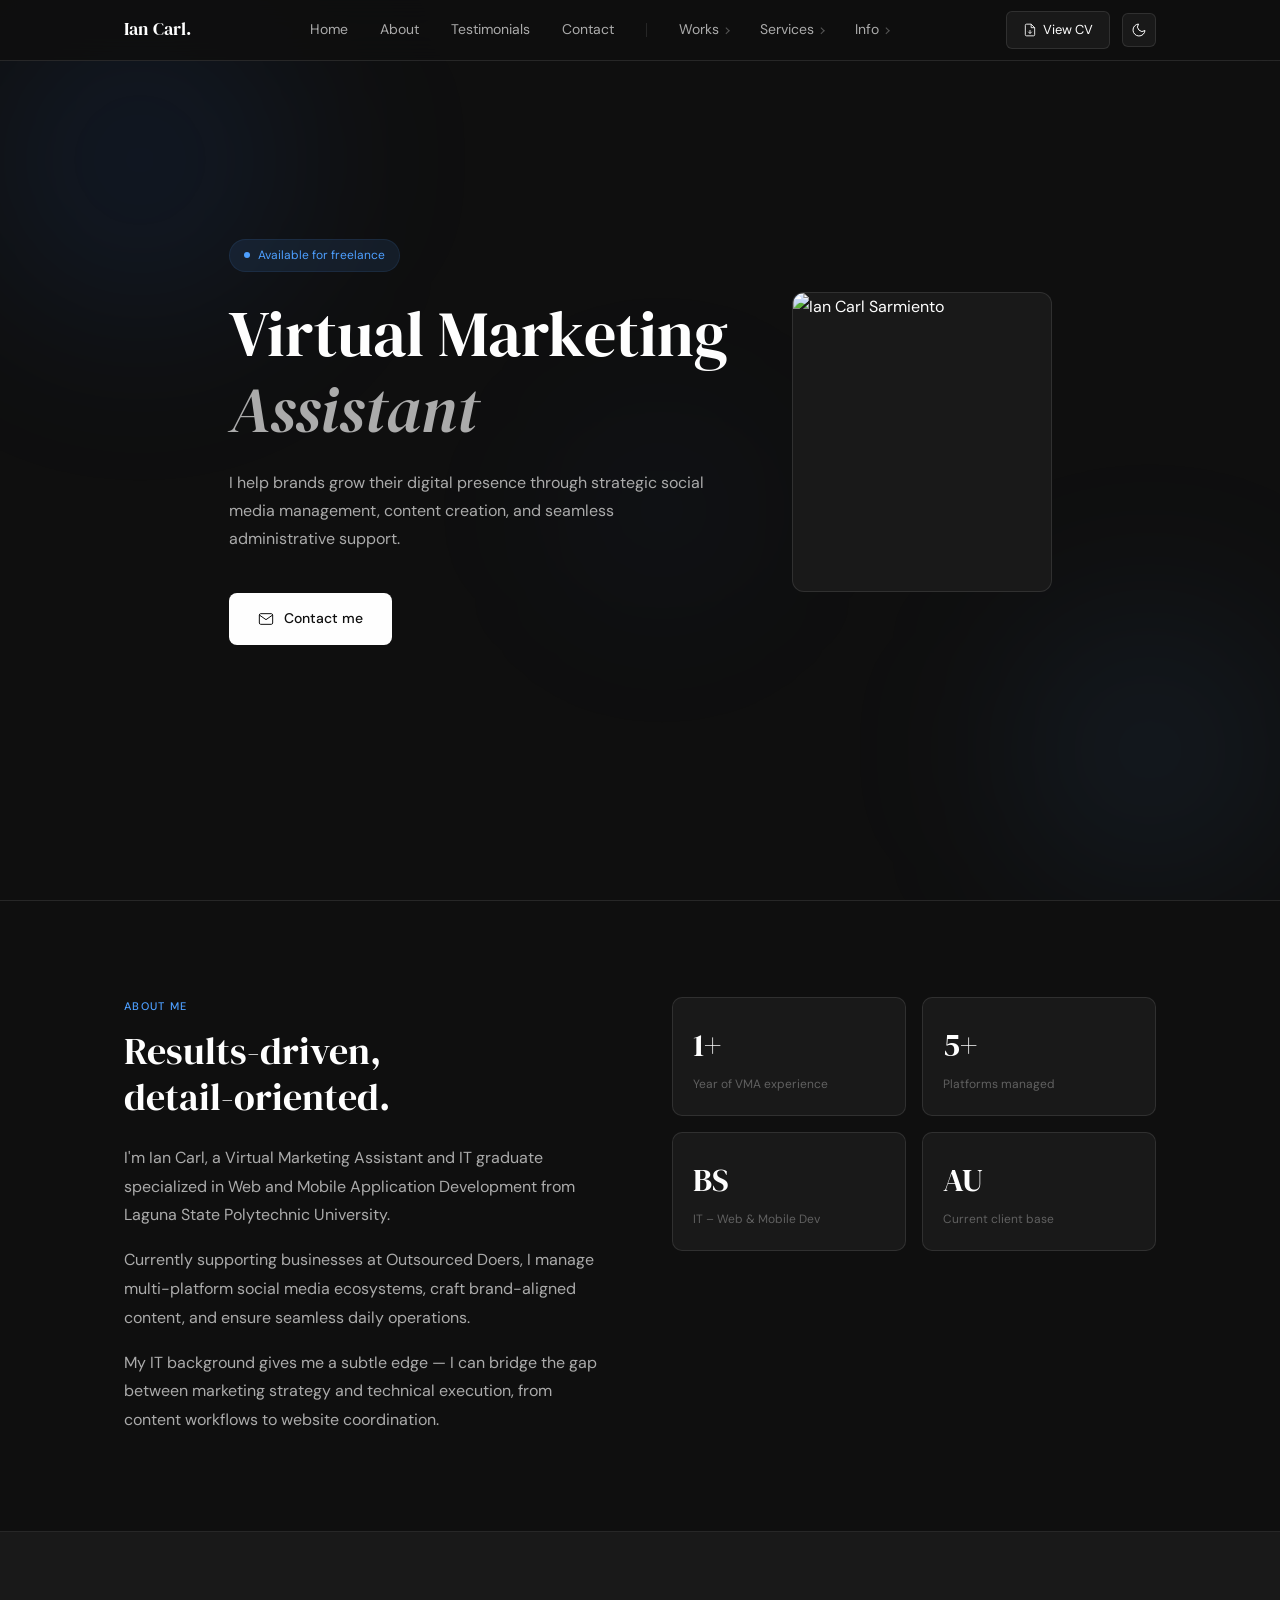
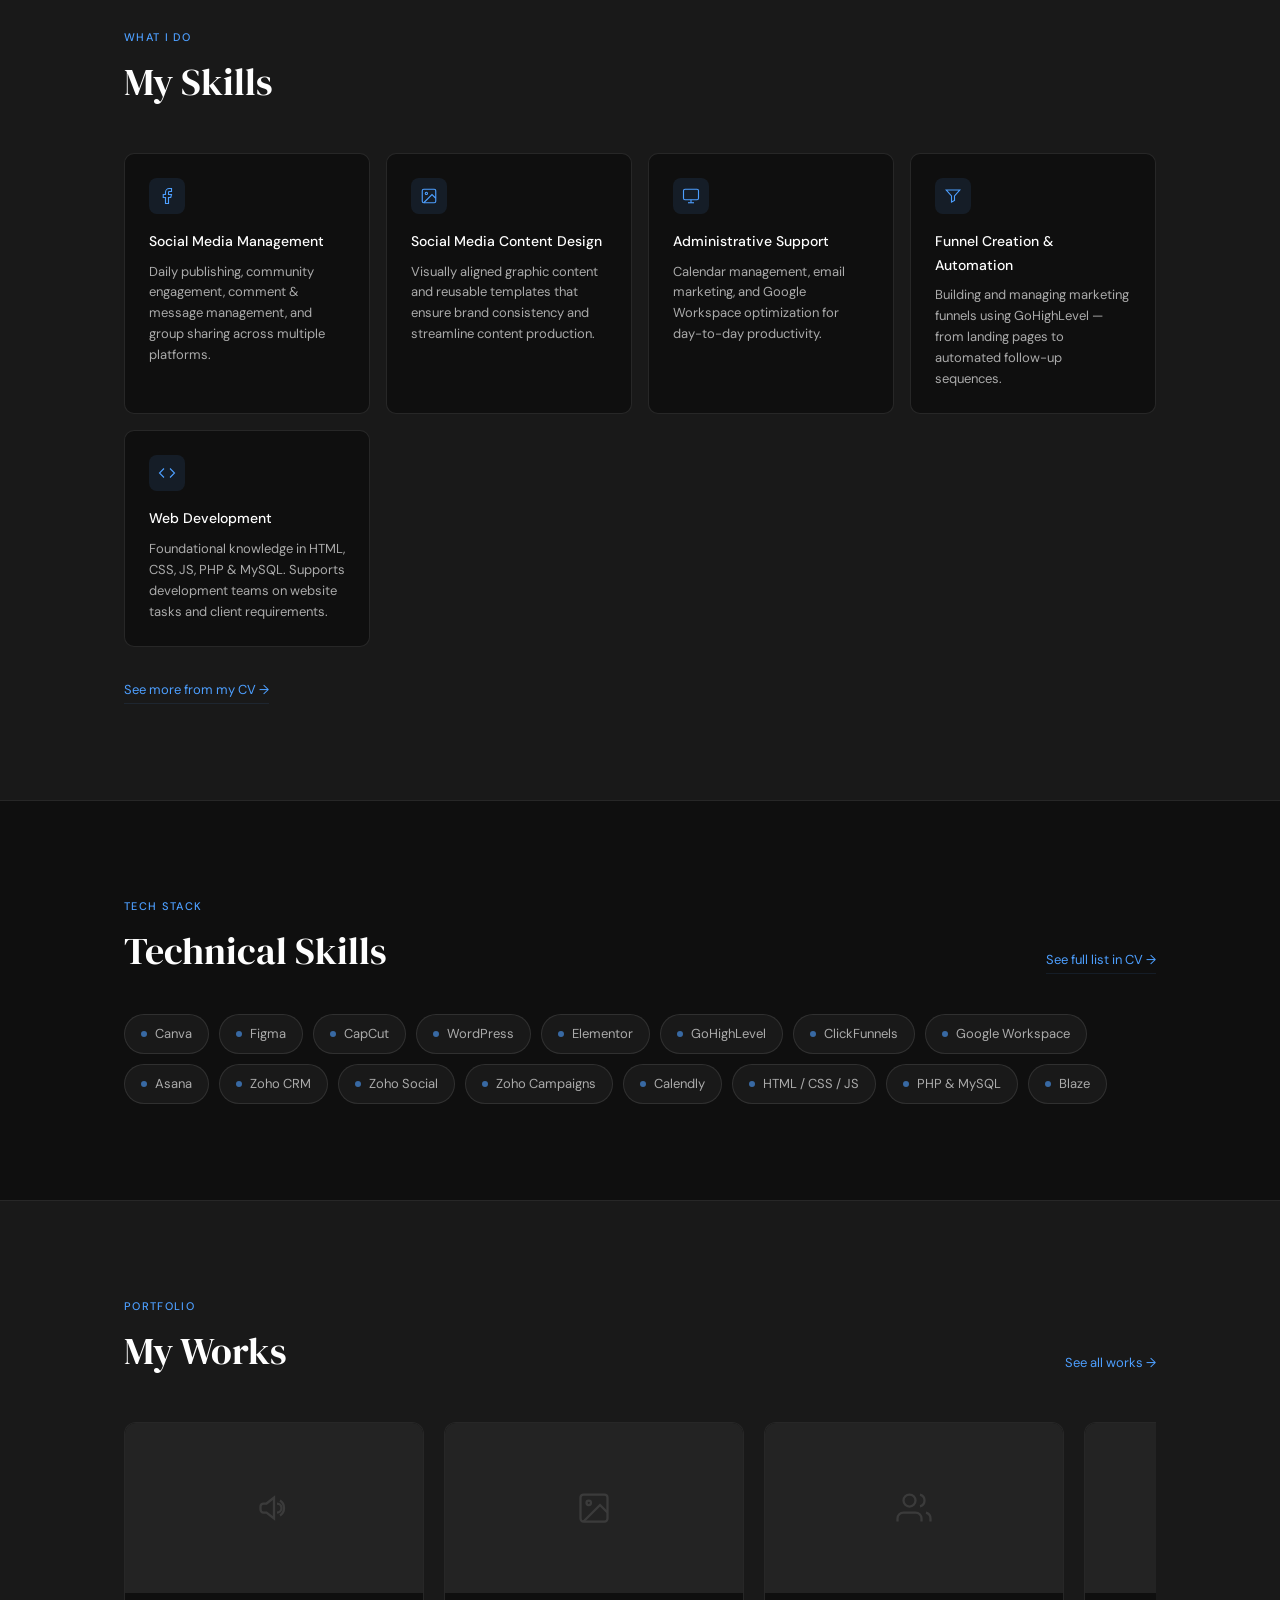
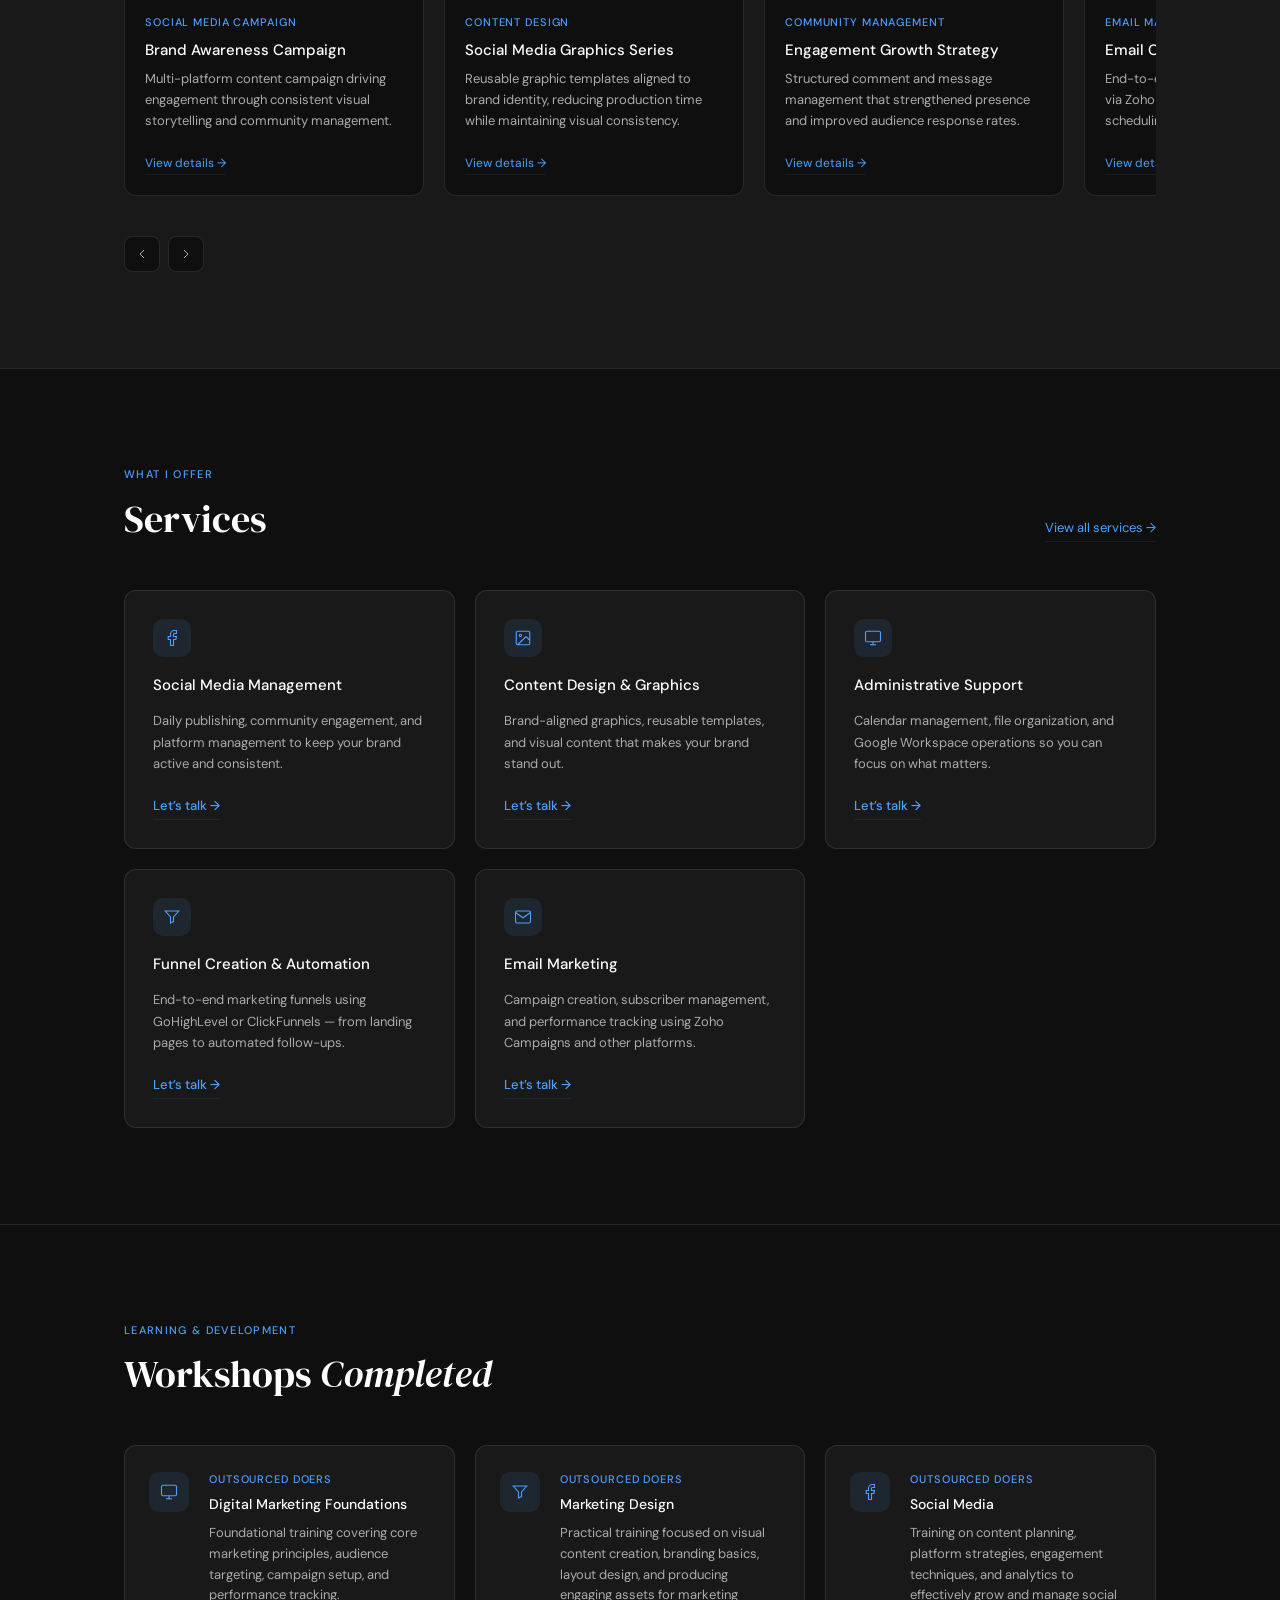
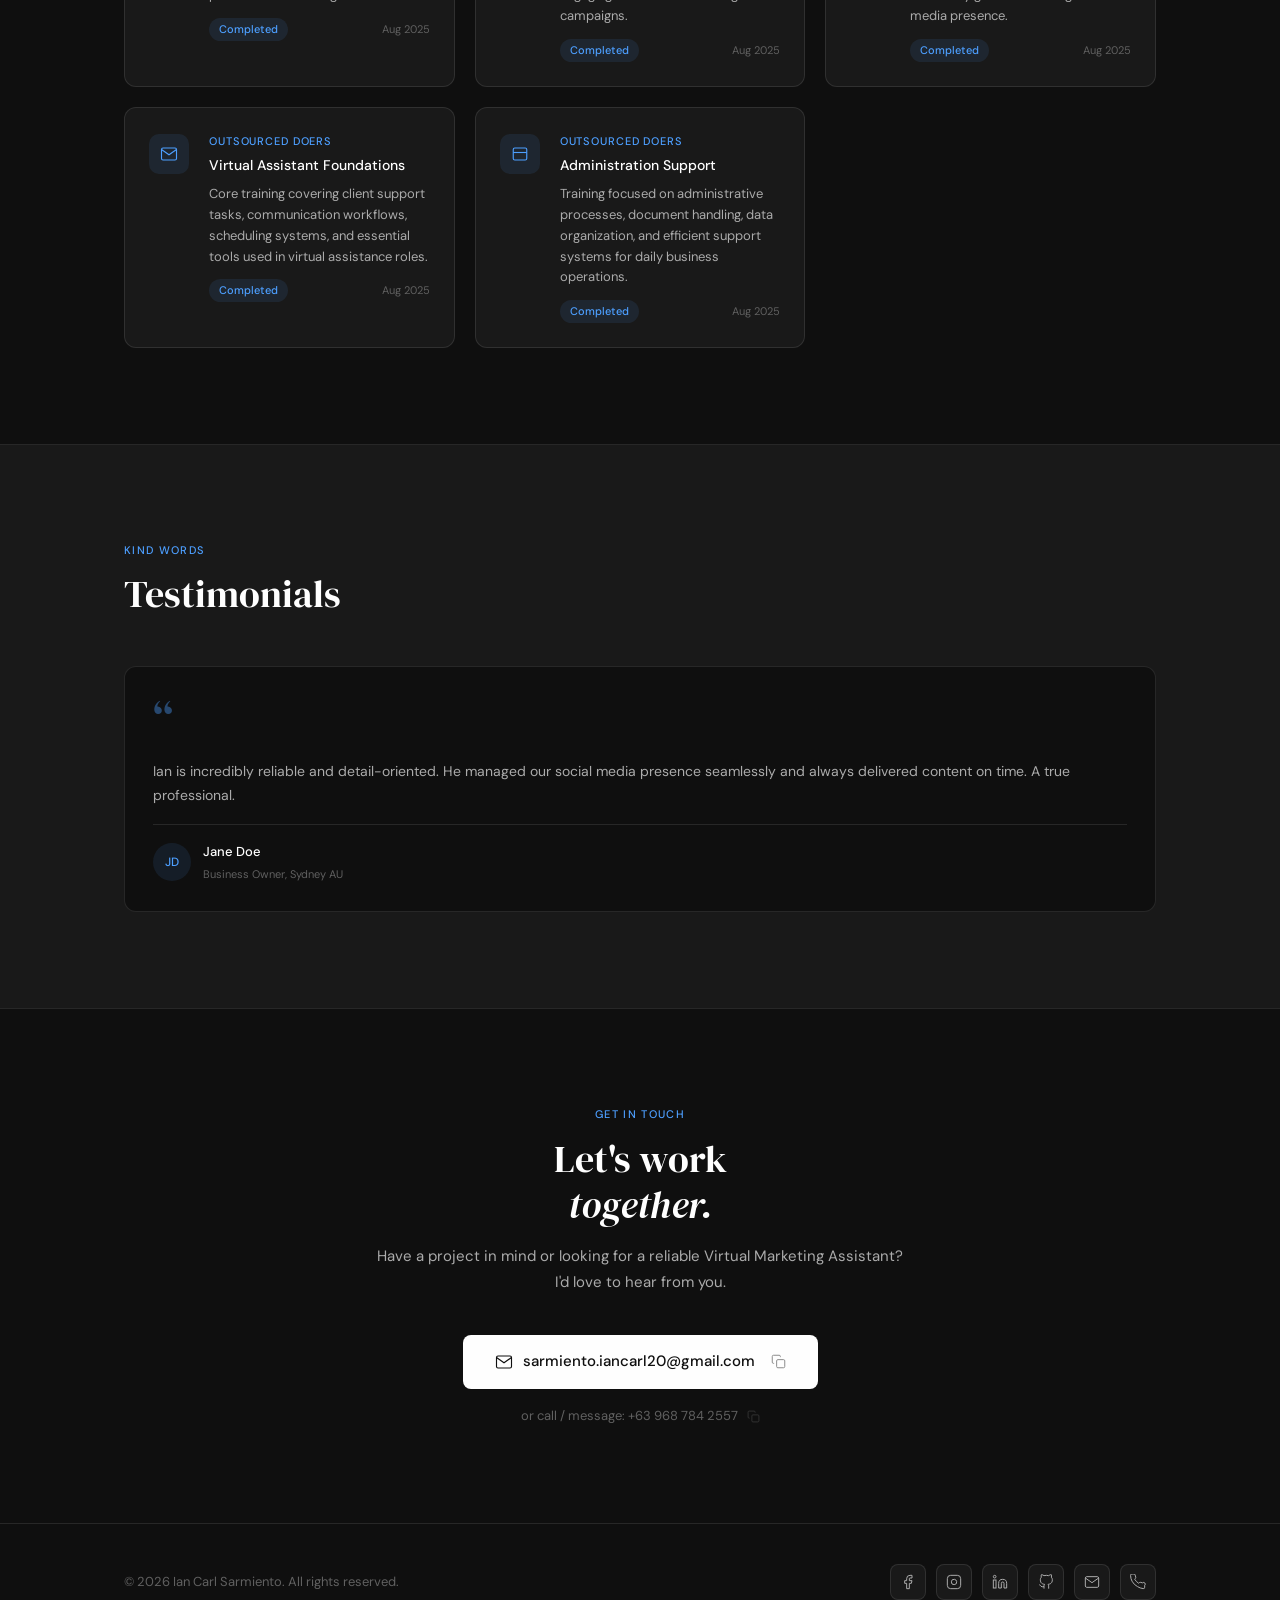
==== commit e130214c: "Added a Technical Skill" ====
--- a/index.html
+++ b/index.html
@@ -173,6 +173,7 @@
         <span class="tool-pill"><span class="tool-dot"></span>Figma</span>
         <span class="tool-pill"><span class="tool-dot"></span>CapCut</span>
         <span class="tool-pill"><span class="tool-dot"></span>WordPress</span>
+        <span class="tool-pill"><span class="tool-dot"></span>Elementor</span>
         <span class="tool-pill"><span class="tool-dot"></span>GoHighLevel</span>
         <span class="tool-pill"><span class="tool-dot"></span>ClickFunnels</span>
         <span class="tool-pill"><span class="tool-dot"></span>Google Workspace</span>
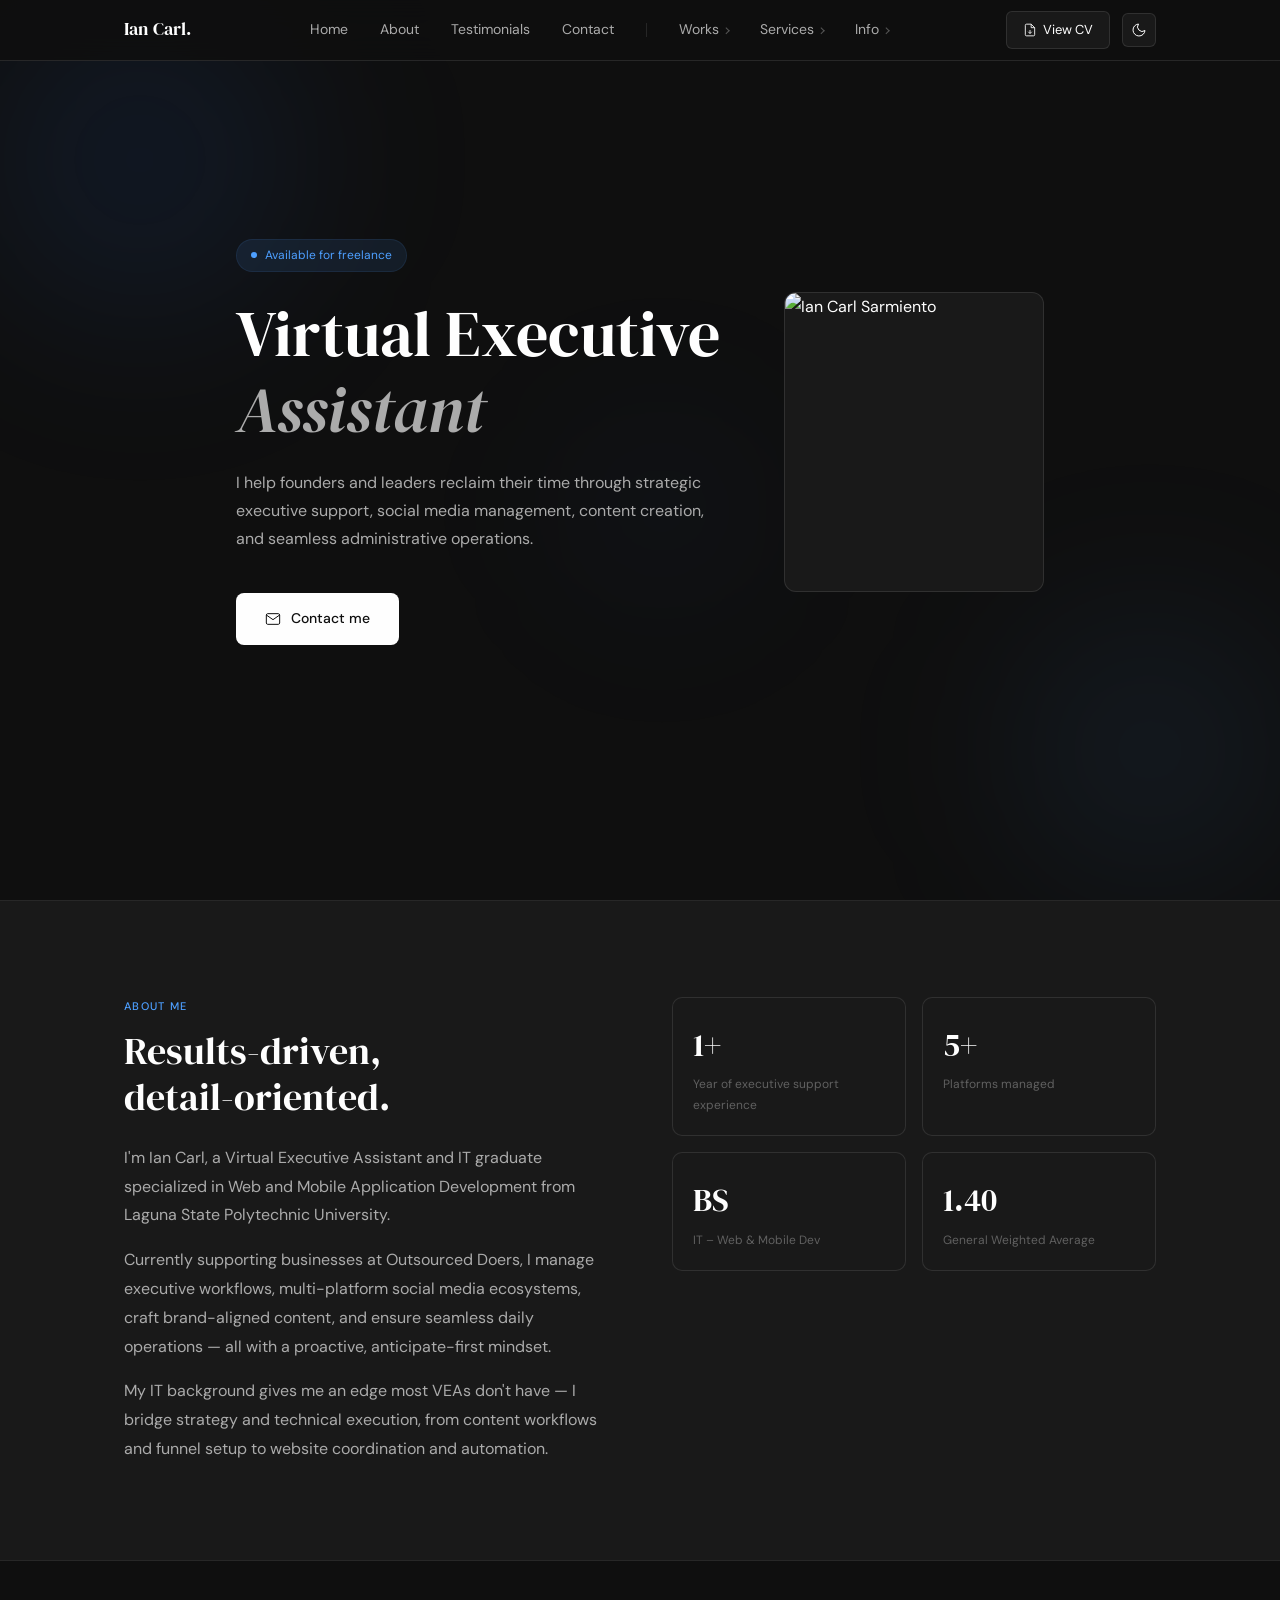
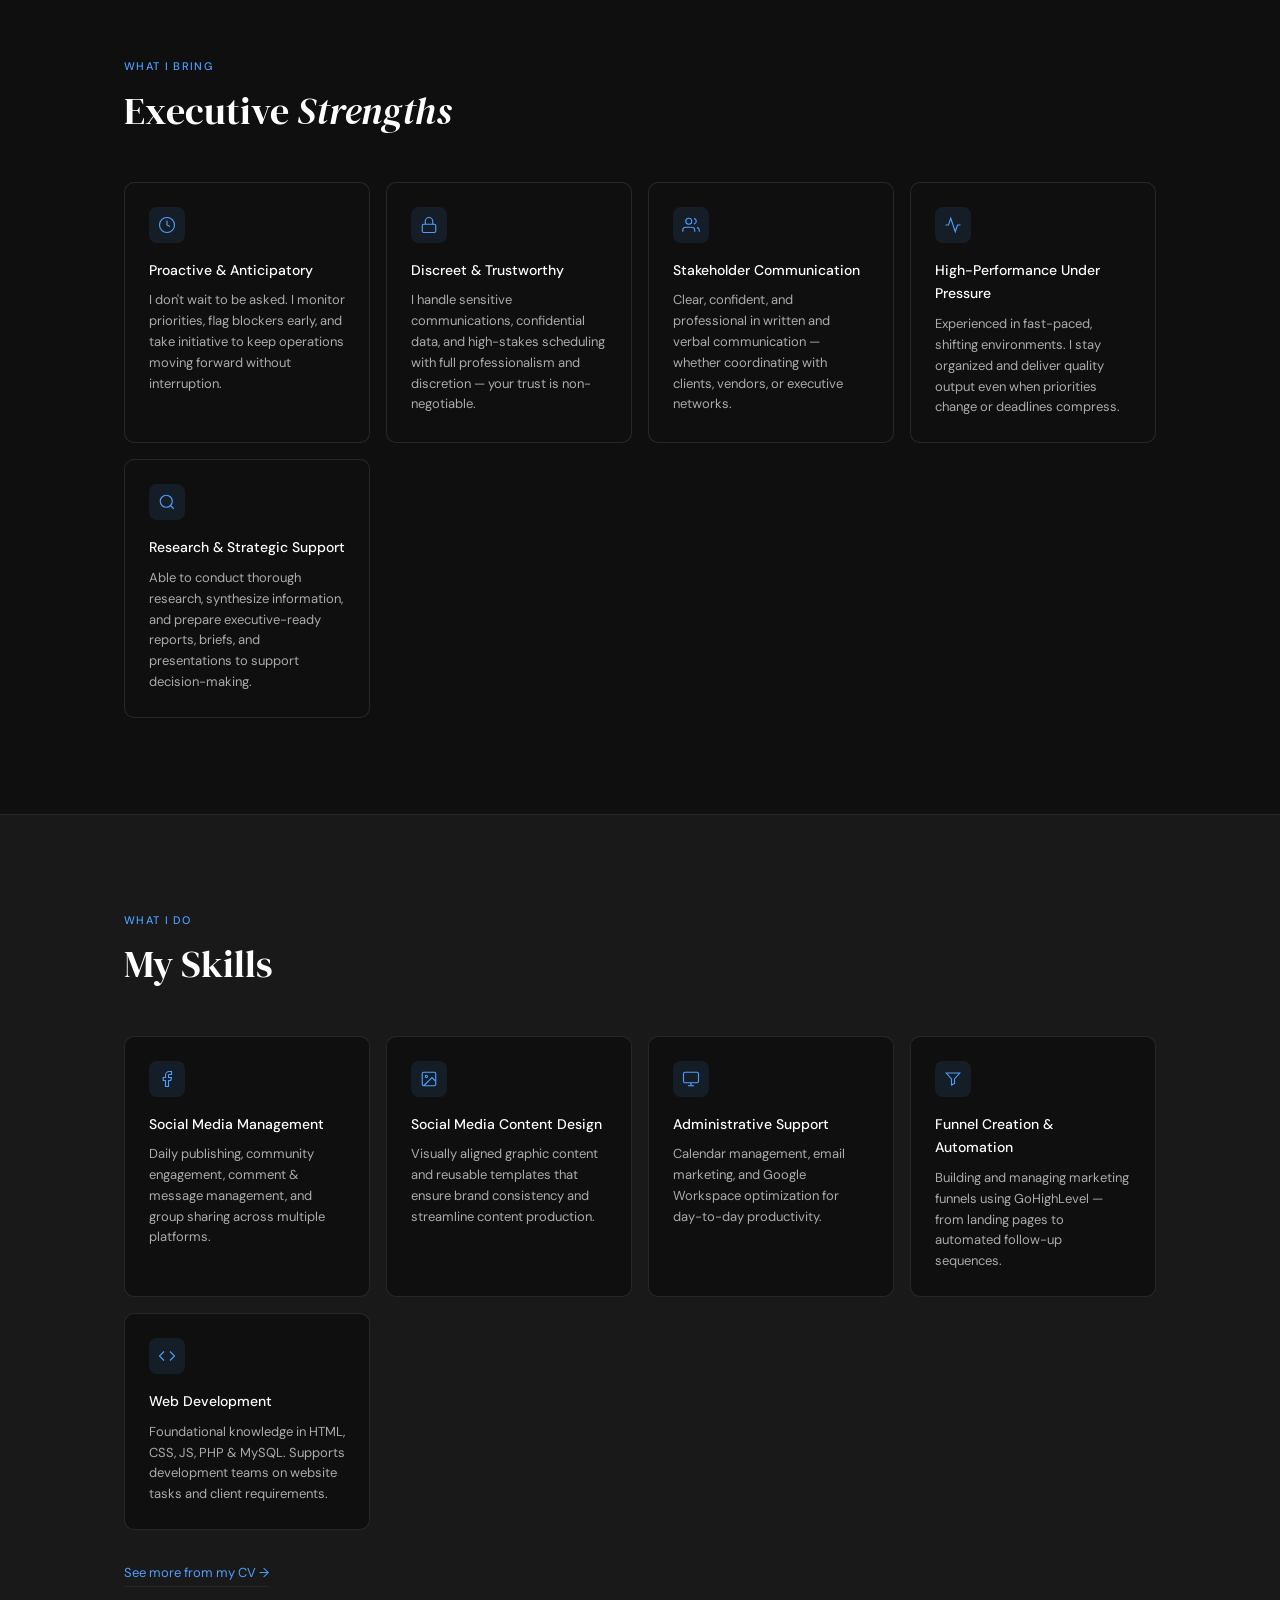
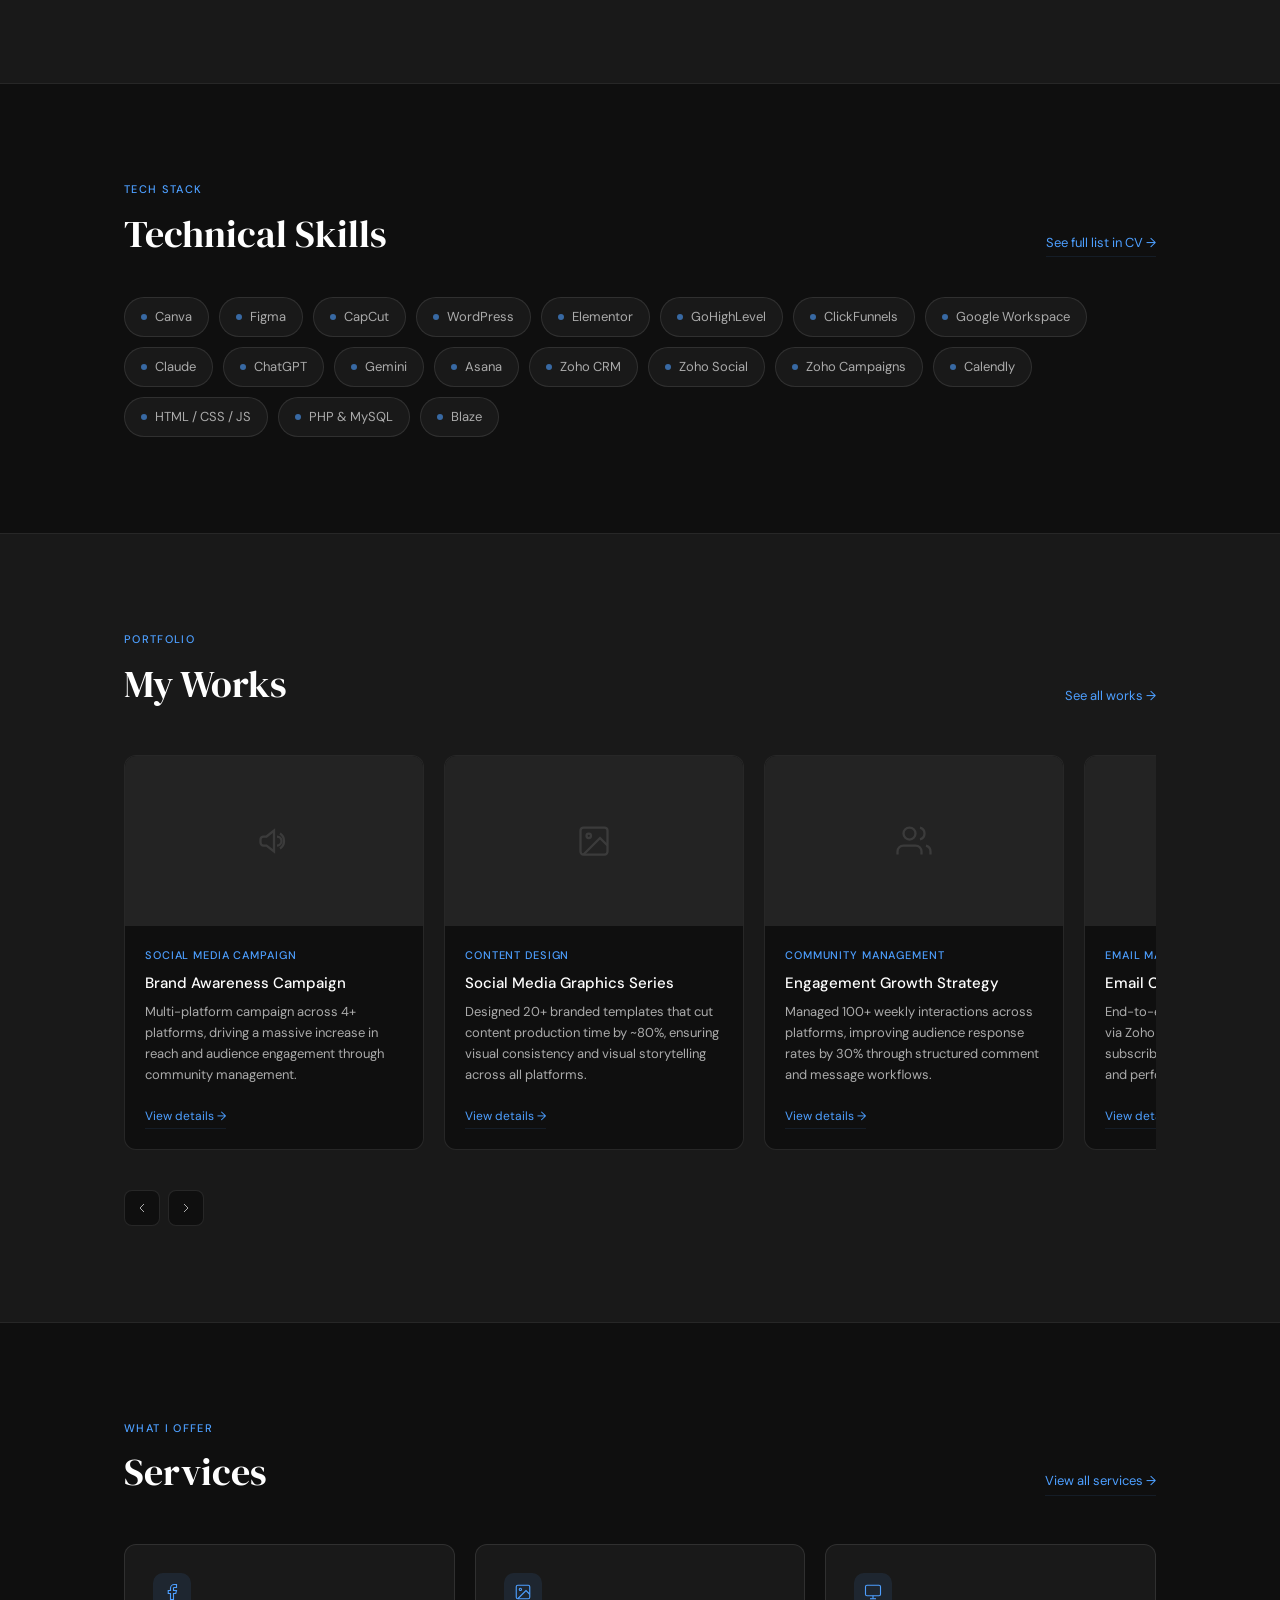
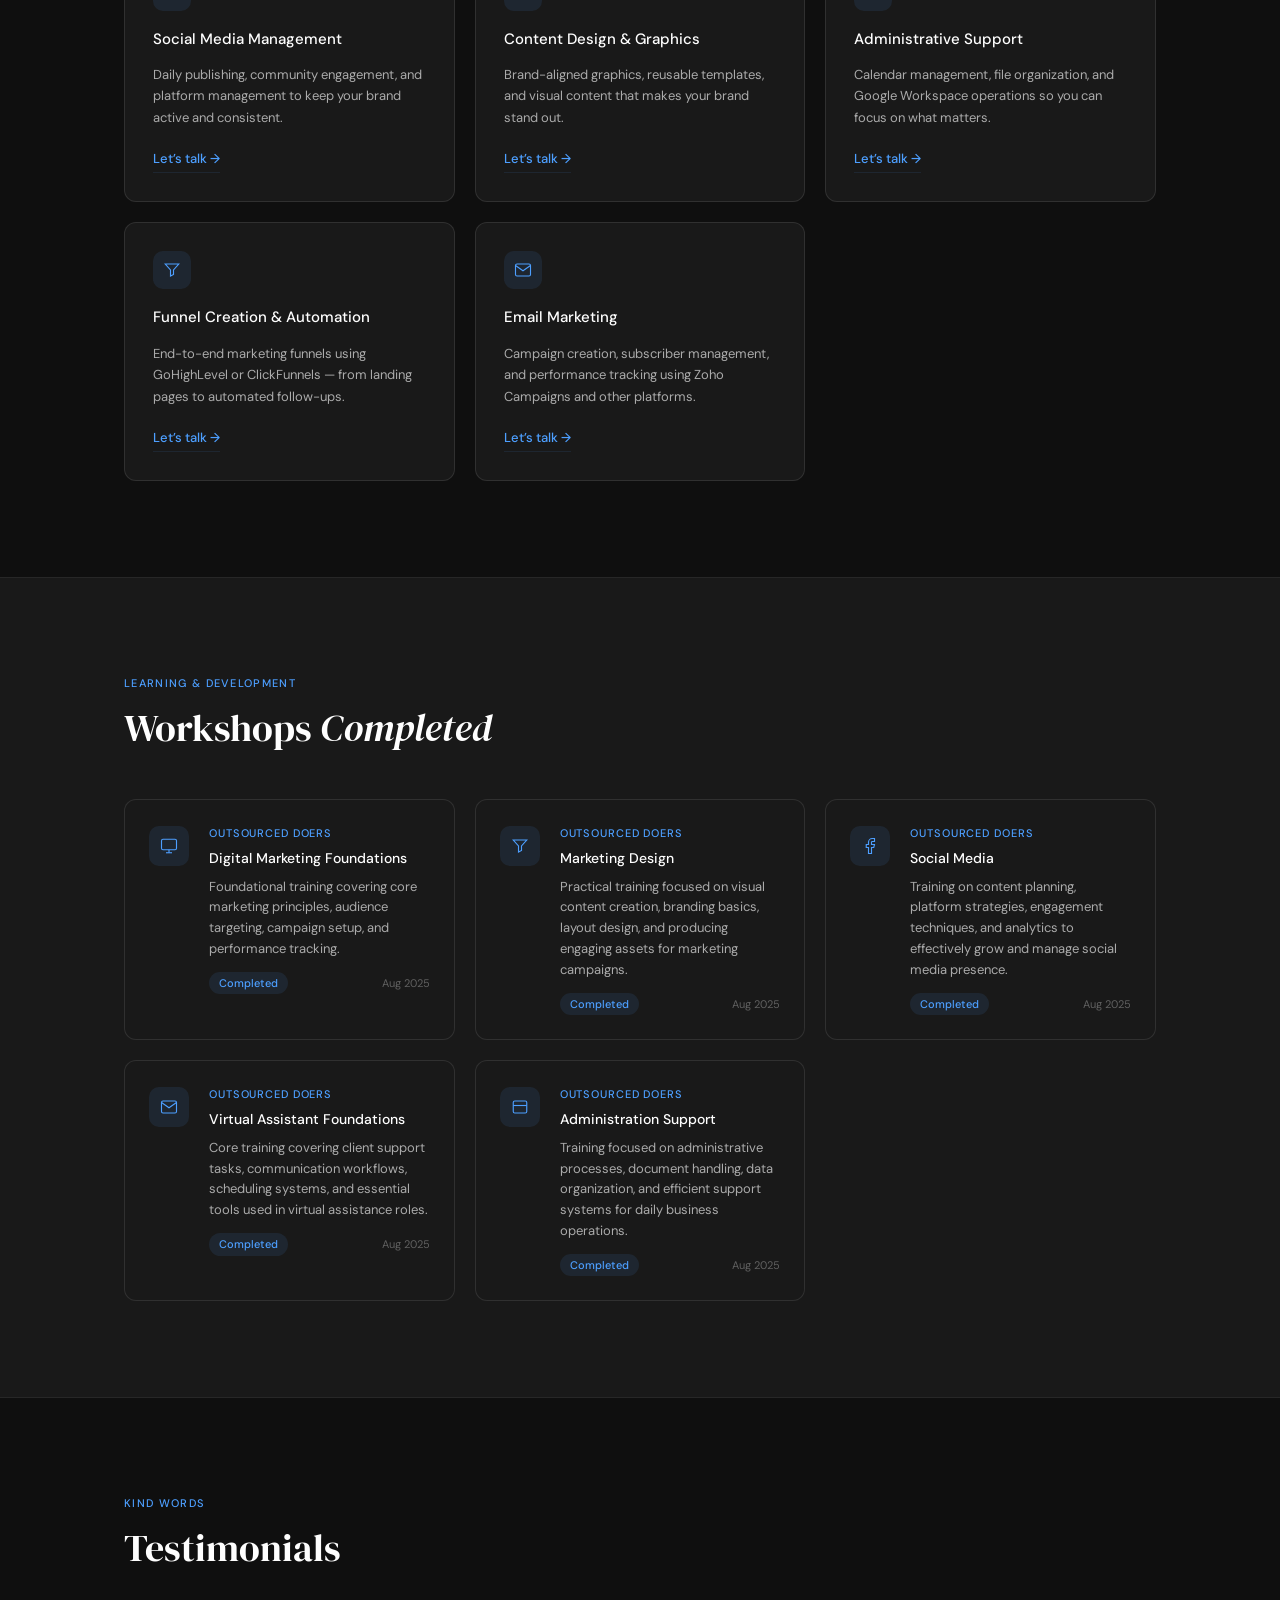
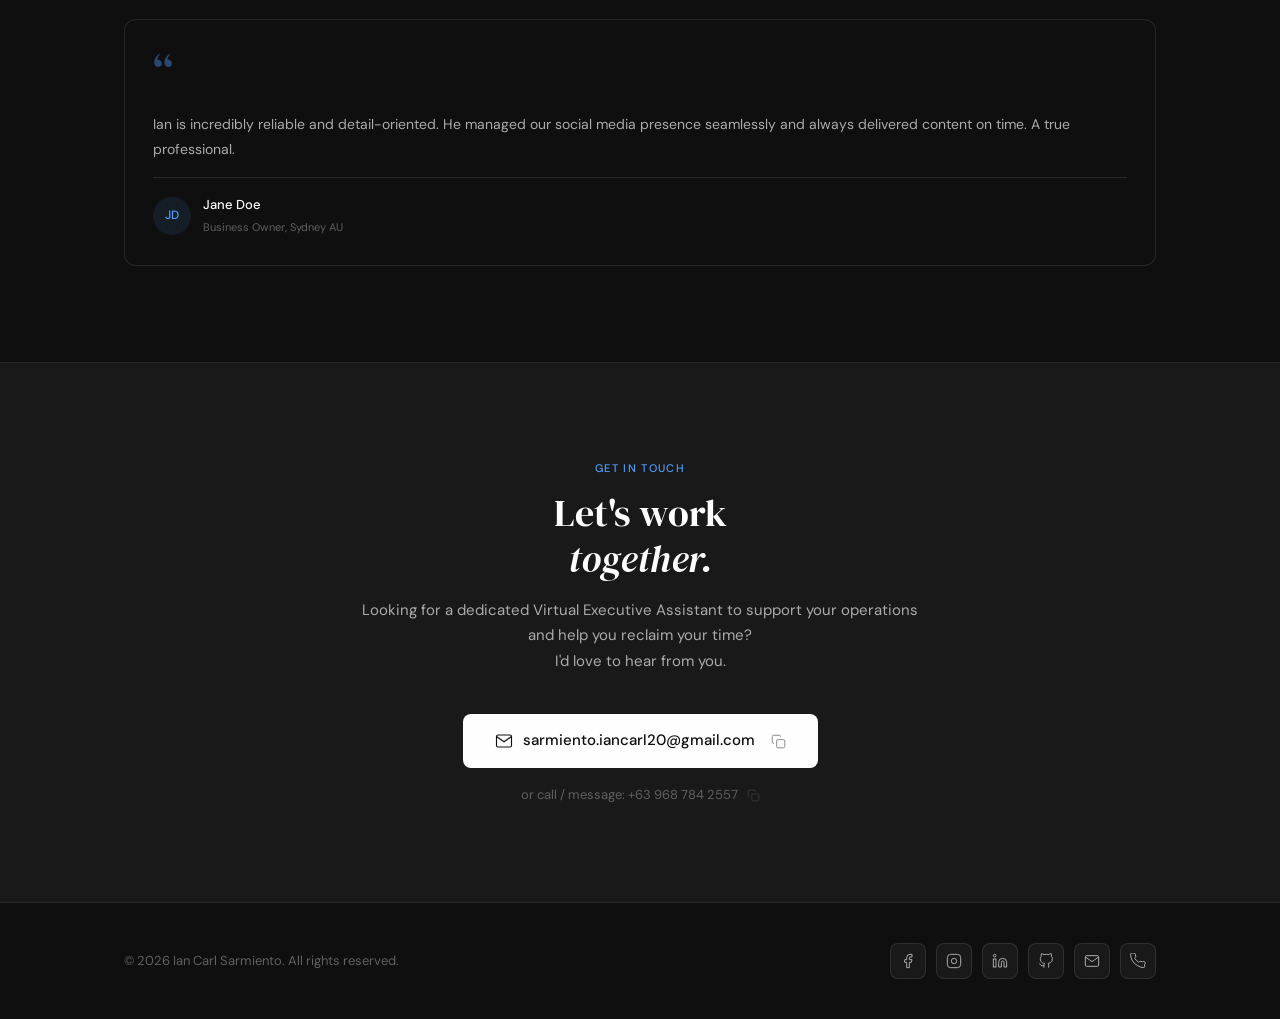
==== commit fe12777f: "Updated to EVA-focused content" ====
--- a/index.html
+++ b/index.html
@@ -74,10 +74,10 @@
             Available for freelance
           </div>
           <h1 class="hero-title serif fade-up" style="transition-delay:0.1s">
-            Virtual Marketing<br><em>Assistant</em>
+            Virtual Executive<br><em>Assistant</em>
           </h1>
           <p class="hero-sub fade-up" style="transition-delay:0.2s">
-            I help brands grow their digital presence through strategic social media management, content creation, and seamless administrative support.
+            I help founders and leaders reclaim their time through strategic executive support, social media management, content creation, and seamless administrative operations.
           </p>
           <a href="#contact" class="hero-cta fade-up" style="transition-delay:0.3s">
             <svg viewBox="0 0 24 24" stroke-width="1.5"><path d="M4 4h16c1.1 0 2 .9 2 2v12c0 1.1-.9 2-2 2H4c-1.1 0-2-.9-2-2V6c0-1.1.9-2 2-2z"/><polyline points="22,6 12,13 2,6"/></svg>
@@ -101,17 +101,72 @@
           <p class="section-label">About me</p>
           <h2 class="serif" style="margin-bottom:1.5rem">Results-driven,<br>detail-oriented.</h2>
           <div class="about-text">
-            <p>I&#39;m Ian Carl, a Virtual Marketing Assistant and IT graduate specialized in Web and Mobile Application Development from Laguna State Polytechnic University.</p>
-            <p>Currently supporting businesses at Outsourced Doers, I manage multi-platform social media ecosystems, craft brand-aligned content, and ensure seamless daily operations.</p>
-            <p>My IT background gives me a subtle edge &mdash; I can bridge the gap between marketing strategy and technical execution, from content workflows to website coordination.</p>
+            <p>I&#39;m Ian Carl, a Virtual Executive Assistant and IT graduate specialized in Web and Mobile Application Development from Laguna State Polytechnic University.</p>
+            <p>Currently supporting businesses at Outsourced Doers, I manage executive workflows, multi-platform social media ecosystems, craft brand-aligned content, and ensure seamless daily operations — all with a proactive, anticipate-first mindset.</p>
+            <p>My IT background gives me an edge most VEAs don&#39;t have — I bridge strategy and technical execution, from content workflows and funnel setup to website coordination and automation.</p>
           </div>
         </div>
         <div class="about-stats fade-up" style="transition-delay:0.15s">
-          <div class="stat-card"><div class="stat-number serif">1+</div><div class="stat-label">Year of VMA experience</div></div>
-          <div class="stat-card"><div class="stat-number serif">5+</div><div class="stat-label">Platforms managed</div></div>
-          <div class="stat-card"><div class="stat-number serif">BS</div><div class="stat-label">IT &ndash; Web &amp; Mobile Dev</div></div>
-          <div class="stat-card"><div class="stat-number serif">AU</div><div class="stat-label">Current client base</div></div>
-        </div>
+          <div class="stat-card"><div class="stat-number serif">1+</div><div class="stat-label">Year of executive support experience</div></div>
+        <div class="stat-card"><div class="stat-number serif">5+</div><div class="stat-label">Platforms managed</div></div>
+        <div class="stat-card"><div class="stat-number serif">BS</div><div class="stat-label">IT &ndash; Web &amp; Mobile Dev</div></div>
+        <div class="stat-card"><div class="stat-number serif">1.40</div><div class="stat-label">General Weighted Average</div></div>
+        </div>
+      </div>
+    </div>
+  </section>
+
+  <hr class="divider" />
+
+  <!-- EXECUTIVE SKILLS -->
+  <section id="exec-skills">
+    <div class="container">
+      <div class="fade-up">
+        <p class="section-label">What I bring</p>
+        <h2 class="serif">Executive <em>Strengths</em></h2>
+      </div>
+      <div class="skills-grid">
+
+        <div class="skill-card fade-up" style="transition-delay:0.05s">
+          <div class="skill-icon">
+            <svg viewBox="0 0 24 24"><circle cx="12" cy="12" r="10"/><polyline points="12 6 12 12 16 14"/></svg>
+          </div>
+          <div class="skill-title">Proactive & Anticipatory</div>
+          <div class="skill-desc">I don&#39;t wait to be asked. I monitor priorities, flag blockers early, and take initiative to keep operations moving forward without interruption.</div>
+        </div>
+
+        <div class="skill-card fade-up" style="transition-delay:0.10s">
+          <div class="skill-icon">
+            <svg viewBox="0 0 24 24"><rect x="3" y="11" width="18" height="11" rx="2"/><path d="M7 11V7a5 5 0 0110 0v4"/></svg>
+          </div>
+          <div class="skill-title">Discreet & Trustworthy</div>
+          <div class="skill-desc">I handle sensitive communications, confidential data, and high-stakes scheduling with full professionalism and discretion — your trust is non-negotiable.</div>
+        </div>
+
+        <div class="skill-card fade-up" style="transition-delay:0.15s">
+          <div class="skill-icon">
+            <svg viewBox="0 0 24 24"><path d="M17 21v-2a4 4 0 00-4-4H5a4 4 0 00-4 4v2"/><circle cx="9" cy="7" r="4"/><path d="M23 21v-2a4 4 0 00-3-3.87"/><path d="M16 3.13a4 4 0 010 7.75"/></svg>
+          </div>
+          <div class="skill-title">Stakeholder Communication</div>
+          <div class="skill-desc">Clear, confident, and professional in written and verbal communication — whether coordinating with clients, vendors, or executive networks.</div>
+        </div>
+
+        <div class="skill-card fade-up" style="transition-delay:0.20s">
+          <div class="skill-icon">
+            <svg viewBox="0 0 24 24"><polyline points="22 12 18 12 15 21 9 3 6 12 2 12"/></svg>
+          </div>
+          <div class="skill-title">High-Performance Under Pressure</div>
+          <div class="skill-desc">Experienced in fast-paced, shifting environments. I stay organized and deliver quality output even when priorities change or deadlines compress.</div>
+        </div>
+
+        <div class="skill-card fade-up" style="transition-delay:0.25s">
+          <div class="skill-icon">
+            <svg viewBox="0 0 24 24"><circle cx="11" cy="11" r="8"/><line x1="21" y1="21" x2="16.65" y2="16.65"/></svg>
+          </div>
+          <div class="skill-title">Research & Strategic Support</div>
+          <div class="skill-desc">Able to conduct thorough research, synthesize information, and prepare executive-ready reports, briefs, and presentations to support decision-making.</div>
+        </div>
+
       </div>
     </div>
   </section>
@@ -177,6 +232,9 @@
         <span class="tool-pill"><span class="tool-dot"></span>GoHighLevel</span>
         <span class="tool-pill"><span class="tool-dot"></span>ClickFunnels</span>
         <span class="tool-pill"><span class="tool-dot"></span>Google Workspace</span>
+        <span class="tool-pill"><span class="tool-dot"></span>Claude</span>
+        <span class="tool-pill"><span class="tool-dot"></span>ChatGPT</span>
+        <span class="tool-pill"><span class="tool-dot"></span>Gemini</span>
         <span class="tool-pill"><span class="tool-dot"></span>Asana</span>
         <span class="tool-pill"><span class="tool-dot"></span>Zoho CRM</span>
         <span class="tool-pill"><span class="tool-dot"></span>Zoho Social</span>
@@ -212,7 +270,7 @@
             <div class="work-body">
               <div class="work-type">Social Media Campaign</div>
               <div class="work-title">Brand Awareness Campaign</div>
-              <div class="work-desc">Multi-platform content campaign driving engagement through consistent visual storytelling and community management.</div>
+              <div class="work-desc">Multi-platform campaign across 4+ platforms, driving a massive increase in reach and audience engagement through community management.</div>
               <a class="work-link" href="works.html">View details &rarr;</a>
             </div>
           </div>
@@ -225,7 +283,7 @@
             <div class="work-body">
               <div class="work-type">Content Design</div>
               <div class="work-title">Social Media Graphics Series</div>
-              <div class="work-desc">Reusable graphic templates aligned to brand identity, reducing production time while maintaining visual consistency.</div>
+              <div class="work-desc">Designed 20+ branded templates that cut content production time by ~80%, ensuring visual consistency and visual storytelling across all platforms.</div>
               <a class="work-link" href="works.html">View details &rarr;</a>
             </div>
           </div>
@@ -238,7 +296,7 @@
             <div class="work-body">
               <div class="work-type">Community Management</div>
               <div class="work-title">Engagement Growth Strategy</div>
-              <div class="work-desc">Structured comment and message management that strengthened presence and improved audience response rates.</div>
+              <div class="work-desc">Managed 100+ weekly interactions across platforms, improving audience response rates by 30% through structured comment and message workflows.</div>
               <a class="work-link" href="works.html">View details &rarr;</a>
             </div>
           </div>
@@ -251,7 +309,7 @@
             <div class="work-body">
               <div class="work-type">Email Marketing</div>
               <div class="work-title">Email Campaign Execution</div>
-              <div class="work-desc">End-to-end email campaign management via Zoho Campaigns &mdash; from content scheduling to performance tracking.</div>
+              <div class="work-desc">End-to-end email campaign management via Zoho Campaigns for a list of 100+ subscribers &mdash; through scheduled sends and performance tracking.</div>
               <a class="work-link" href="works.html">View details &rarr;</a>
             </div>
           </div>
@@ -264,7 +322,7 @@
             <div class="work-body">
               <div class="work-type">Content Design</div>
               <div class="work-title">Short-Form Video Content</div>
-              <div class="work-desc">Edited and optimized short-form videos for Reels and TikTok to boost reach and engagement metrics.</div>
+              <div class="work-desc">Edited and optimized short-form videos for Reels and TikTok, contributing to a 40% improvement in video reach and engagement.</div>
               <a class="work-link" href="works.html">View details &rarr;</a>
             </div>
           </div>
@@ -277,7 +335,7 @@
             <div class="work-body">
               <div class="work-type">Admin &amp; Operations</div>
               <div class="work-title">Calendar &amp; Workflow Management</div>
-              <div class="work-desc">Organized calendars, digital assets, and administrative workflows using Google Workspace for day-to-day operations.</div>
+              <div class="work-desc">Managed scheduling, digital assets, and admin workflows for clients using Google Workspace, saving an estimated 10+ hours per week in operational overhead.</div>
               <a class="work-link" href="works.html">View details &rarr;</a>
             </div>
           </div>
@@ -294,7 +352,7 @@
             <div class="work-body">
               <div class="work-type">Web Design & Marketing</div>
               <div class="work-title">Landing Page & Funnel Creation</div>
-              <div class="work-desc">High-converting landing pages and sales funnels designed to capture leads, drive engagement, and increase conversions.</div>
+              <div class="work-desc">Designed and launched 5+ funnels that generated 200+ leads and achieved 15% conversion rate, built on WordPress Elementor and GoHighLevel.</div>
               <a class="work-link" href="works.html">View details &rarr;</a>
             </div>
           </div>
@@ -528,7 +586,7 @@
       <div class="contact-inner fade-up">
         <p class="section-label">Get in touch</p>
         <h2 class="serif" style="margin-bottom:0">Let&#39;s work<br><em>together.</em></h2>
-        <p class="contact-desc">Have a project in mind or looking for a reliable Virtual Marketing Assistant?<br>I&#39;d love to hear from you.</p>
+        <p class="contact-desc">Looking for a dedicated Virtual Executive Assistant to support your operations and help you reclaim your time?<br>I&#39;d love to hear from you.</p>
 
         <a class="contact-email" href="ma&#105;lto&#58;sarmiento.iancarl20&#64;gmail.com">
           <svg viewBox="0 0 24 24" stroke-width="1.5"><path d="M4 4h16c1.1 0 2 .9 2 2v12c0 1.1-.9 2-2 2H4c-1.1 0-2-.9-2-2V6c0-1.1.9-2 2-2z"/><polyline points="22,6 12,13 2,6"/></svg>
--- a/styles.css
+++ b/styles.css
@@ -246,6 +246,7 @@
 .hero-photo-wrap img { width: 100%; height: 100%; object-fit: cover; }
 
 /* ===================== ABOUT ===================== */
+#about { background: var(--bg-2); }
 #about .about-grid {
   display: grid; grid-template-columns: 1fr 1fr; gap: 4rem; align-items: start;
 }
@@ -294,6 +295,7 @@
 .skills-more:hover { border-color: var(--accent); }
 
 /* ===================== TOOLS ===================== */
+#tools { background: var(--bg); }
 #tools .tools-header { display: flex; justify-content: space-between; align-items: flex-end; flex-wrap: wrap; gap: 1rem; }
 .tools-grid { display: flex; flex-wrap: wrap; gap: 10px; margin-top: 2.5rem; }
 .tool-pill {
@@ -365,7 +367,7 @@
 .carousel-btn svg { width: 16px; height: 16px; stroke: currentColor; fill: none; }
 
 /* ===================== CONTACT ===================== */
-#contact { text-align: center; }
+#contact { background: var(--bg-2); text-align: center; }
 .contact-inner { max-width: 560px; margin: 0 auto; }
 .contact-desc { color: var(--text-2); margin-top: 1rem; margin-bottom: 2.5rem; font-size: 15px; }
 .contact-email {
@@ -607,6 +609,7 @@
   .page-header-inner { flex-direction: column; align-items: flex-start; }
 }
 /* ===================== WORKSHOPS ===================== */
+#workshops { background: var(--bg-2); }
 .workshops-header { margin-bottom: 3rem; }
 .workshops-grid {
   display: grid;
@@ -870,7 +873,7 @@
 }
 
 /* ===================== TESTIMONIALS ===================== */
-#testimonials { background: var(--bg-2); }
+#testimonials { background: var(--bg); }
 .testimonials-grid {
   display: grid;
   grid-template-columns: repeat(auto-fit, minmax(280px, 1fr));
@@ -1230,4 +1233,5 @@
   opacity: 0.45;
   transition: opacity 0.2s;
 }
-.nav-links a.nav-page-link:hover::after { opacity: 1; }+.nav-links a.nav-page-link:hover::after { opacity: 1; }
+#exec-skills { background: var(--bg); }
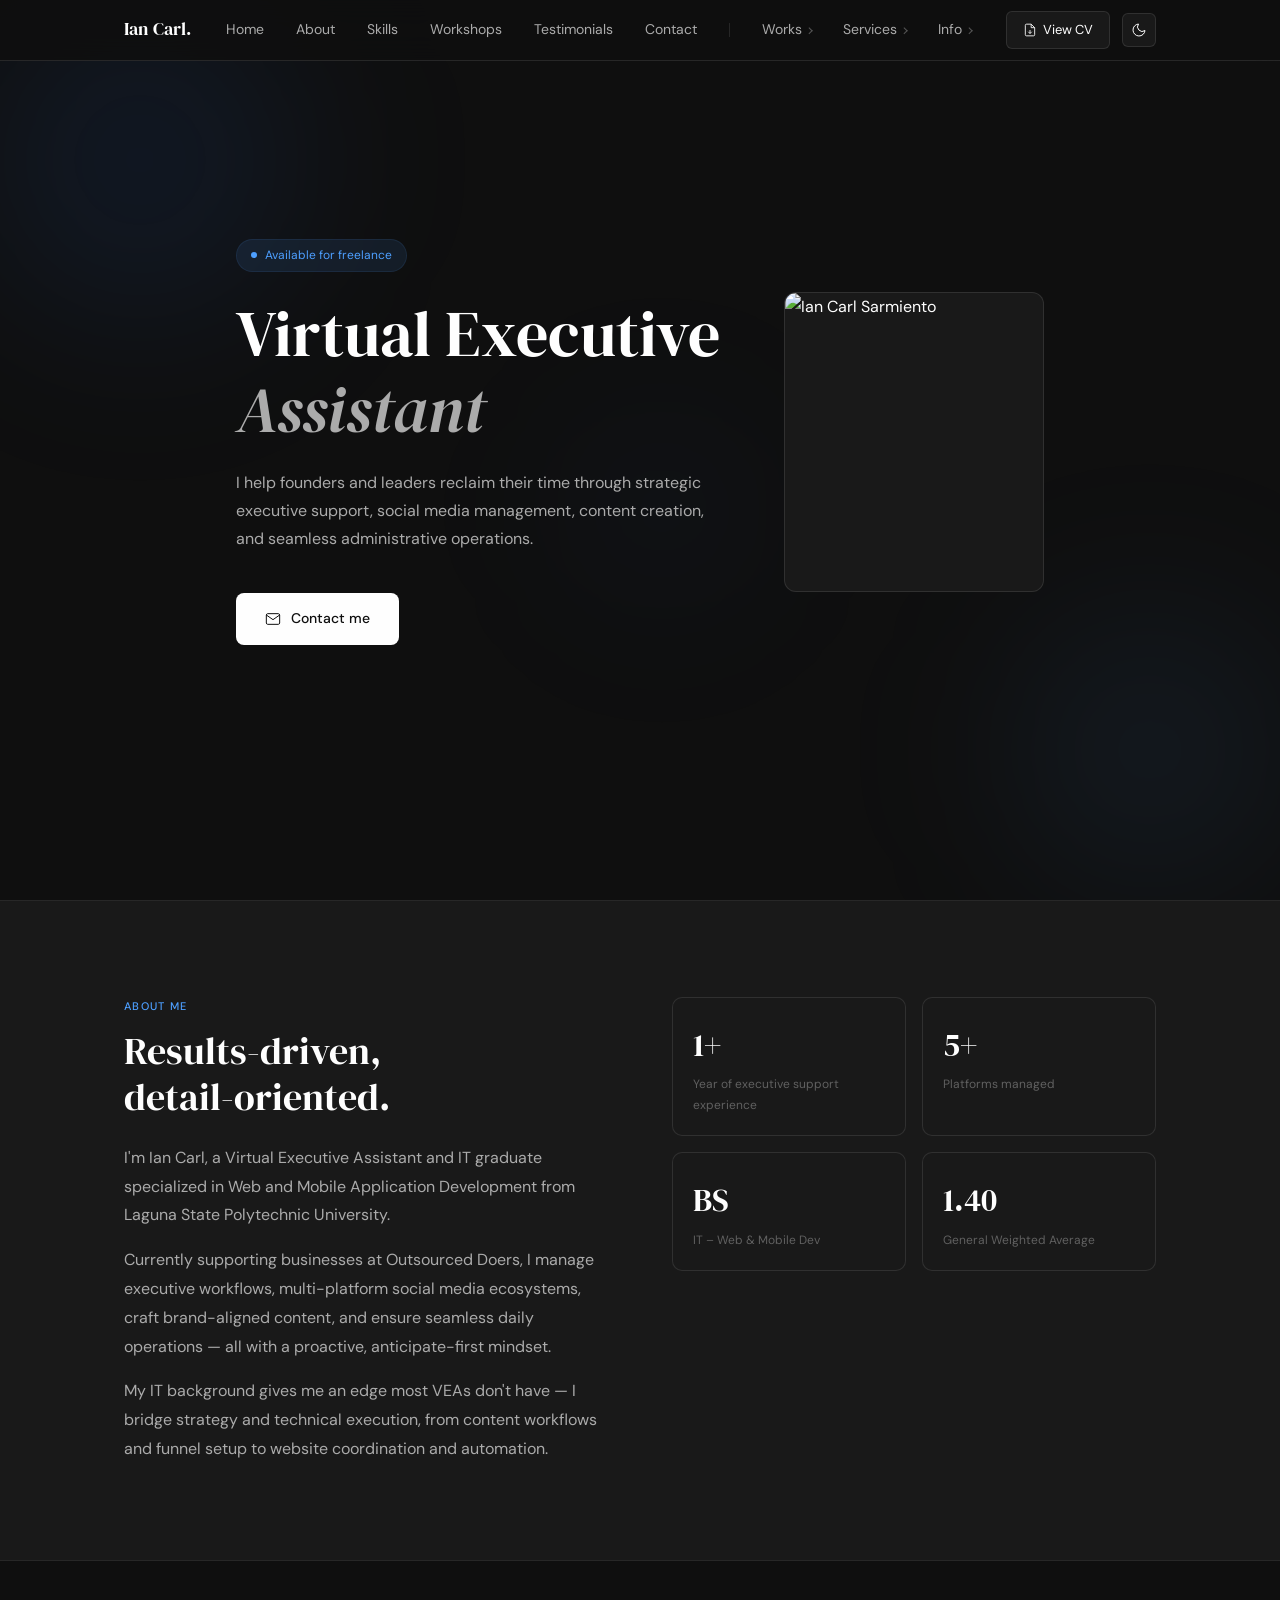
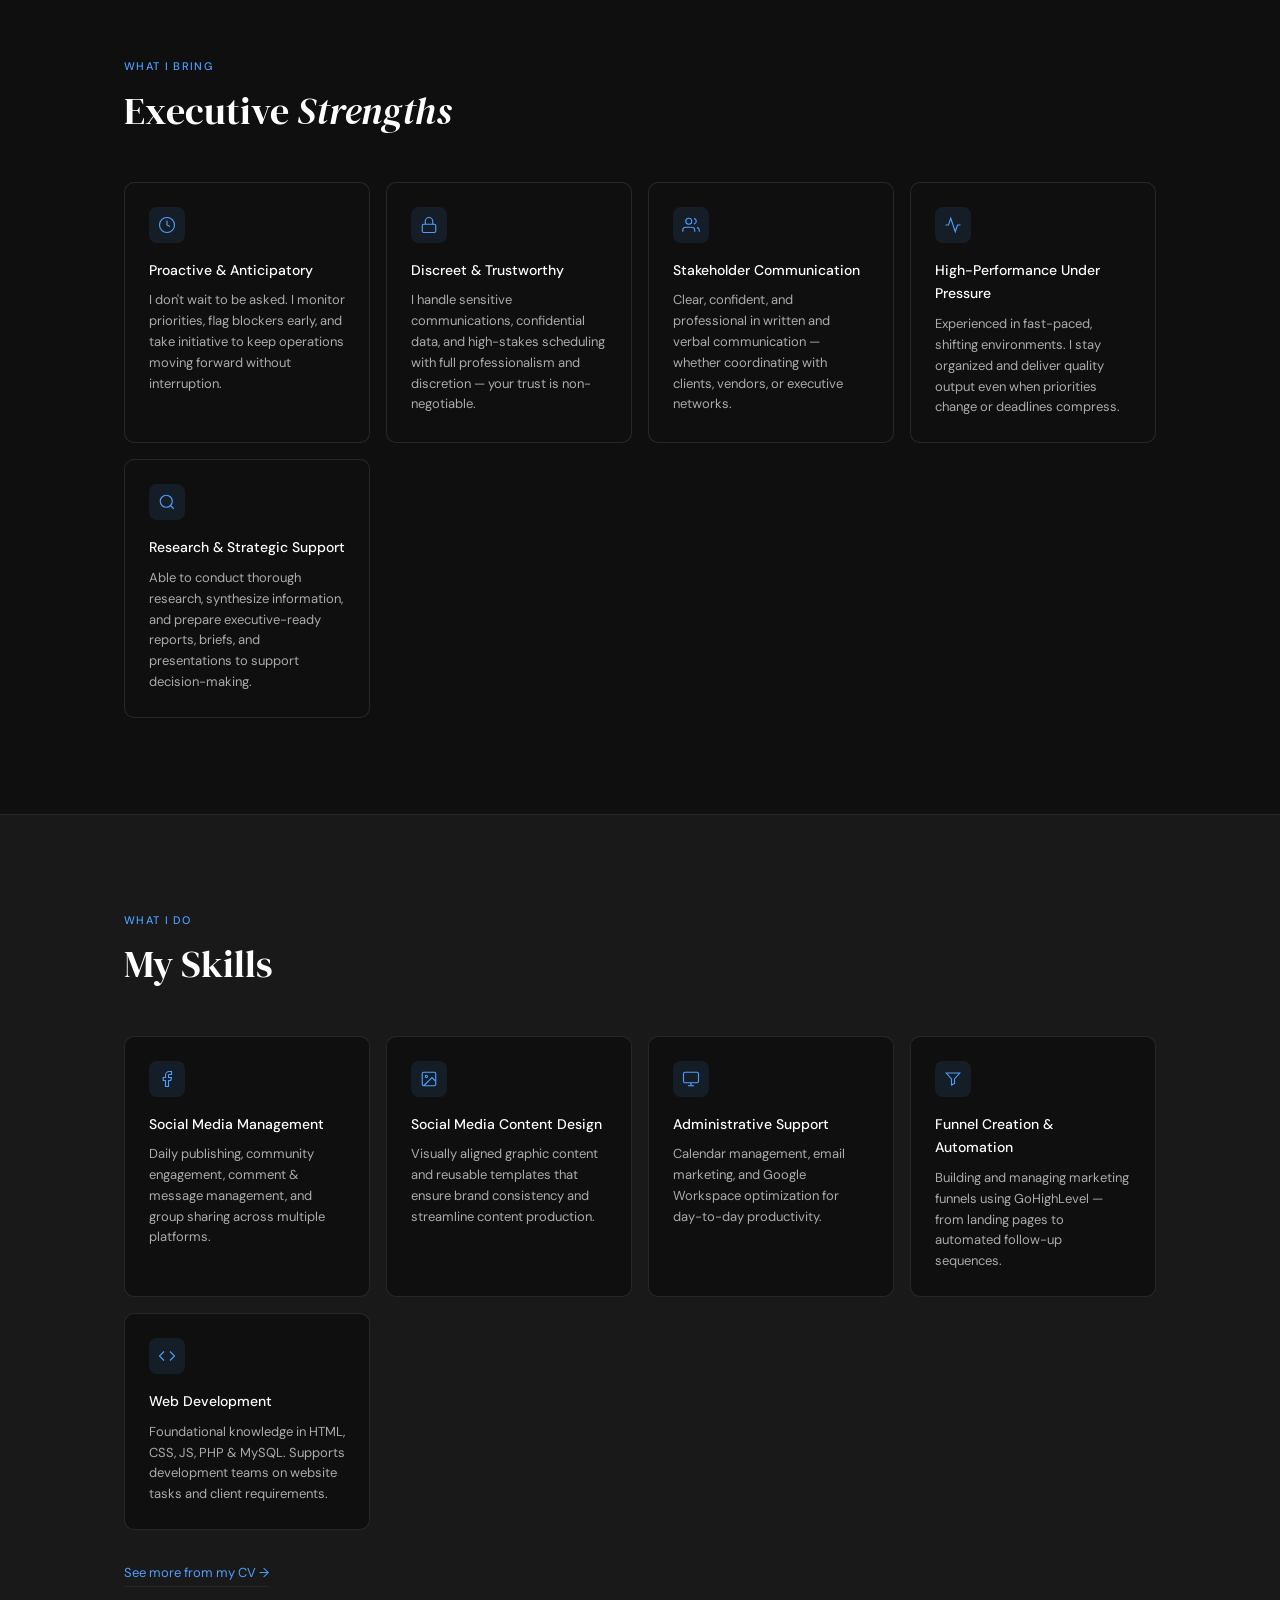
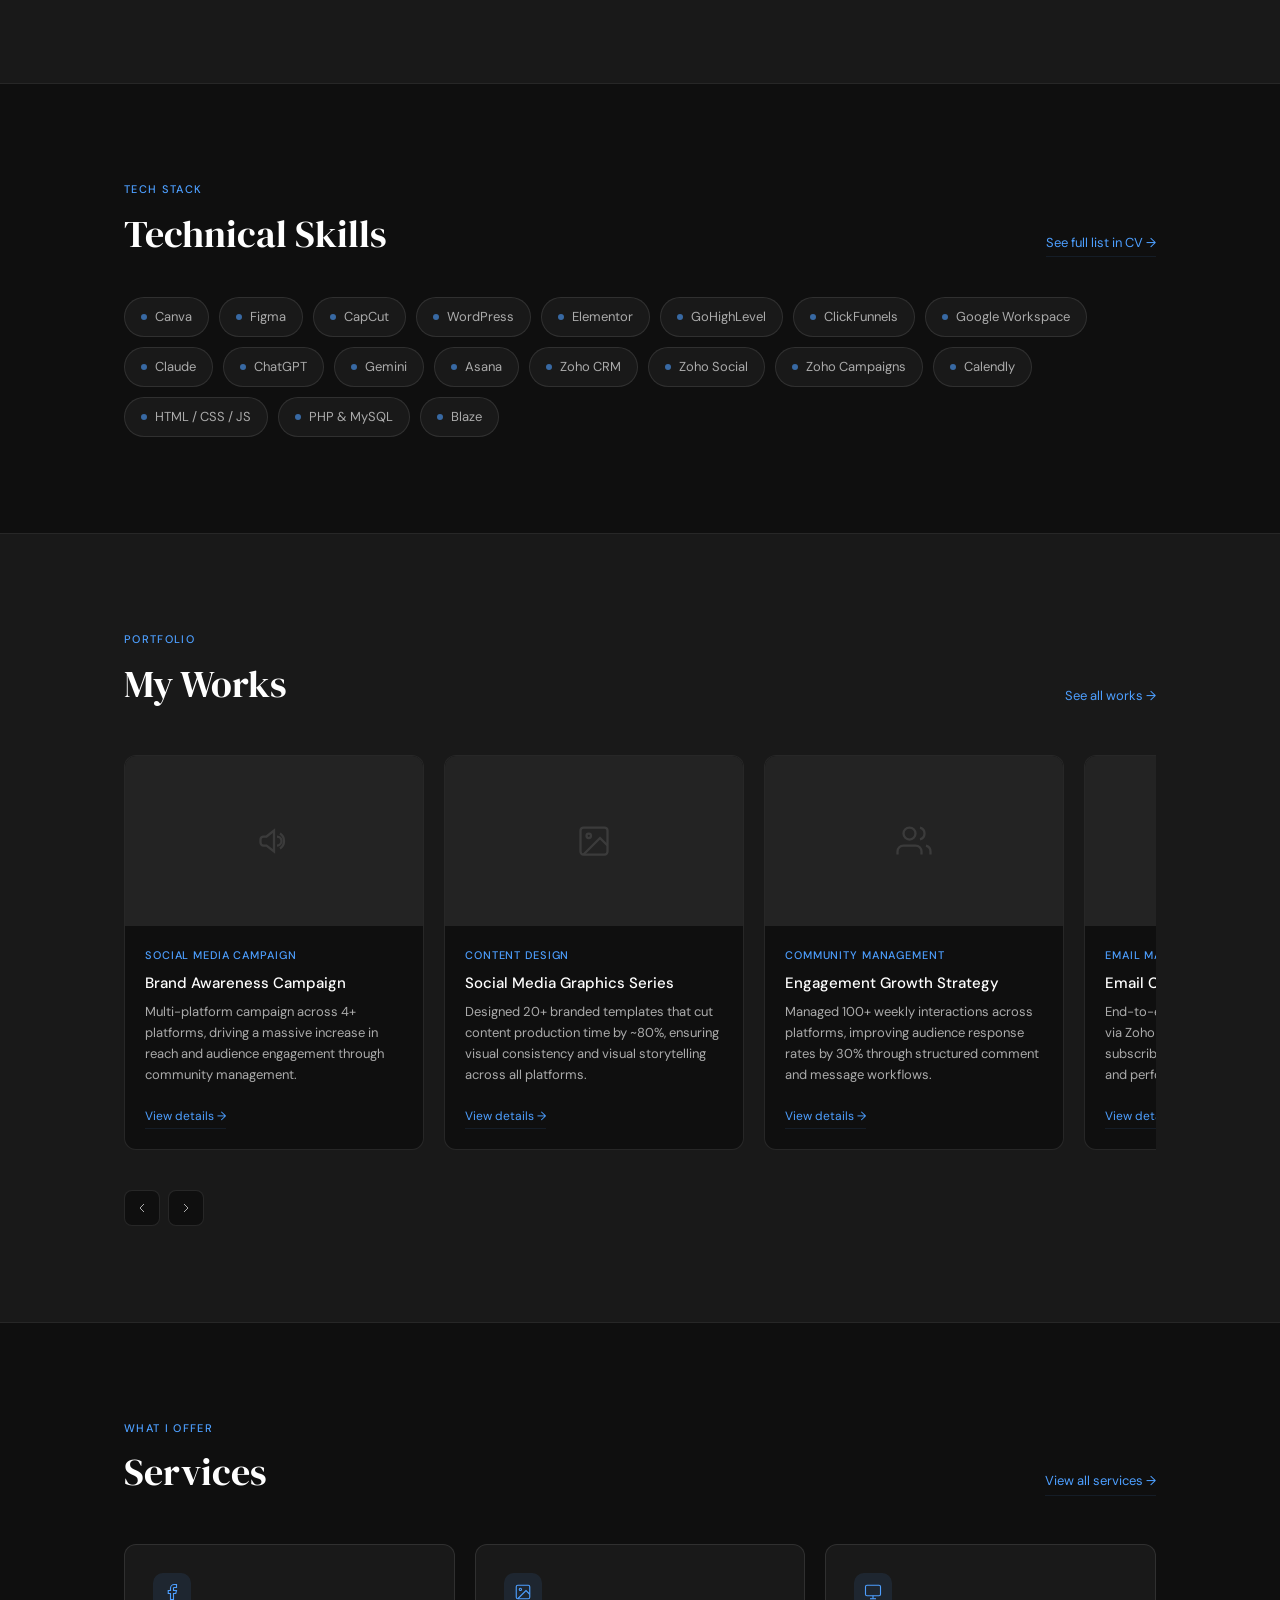
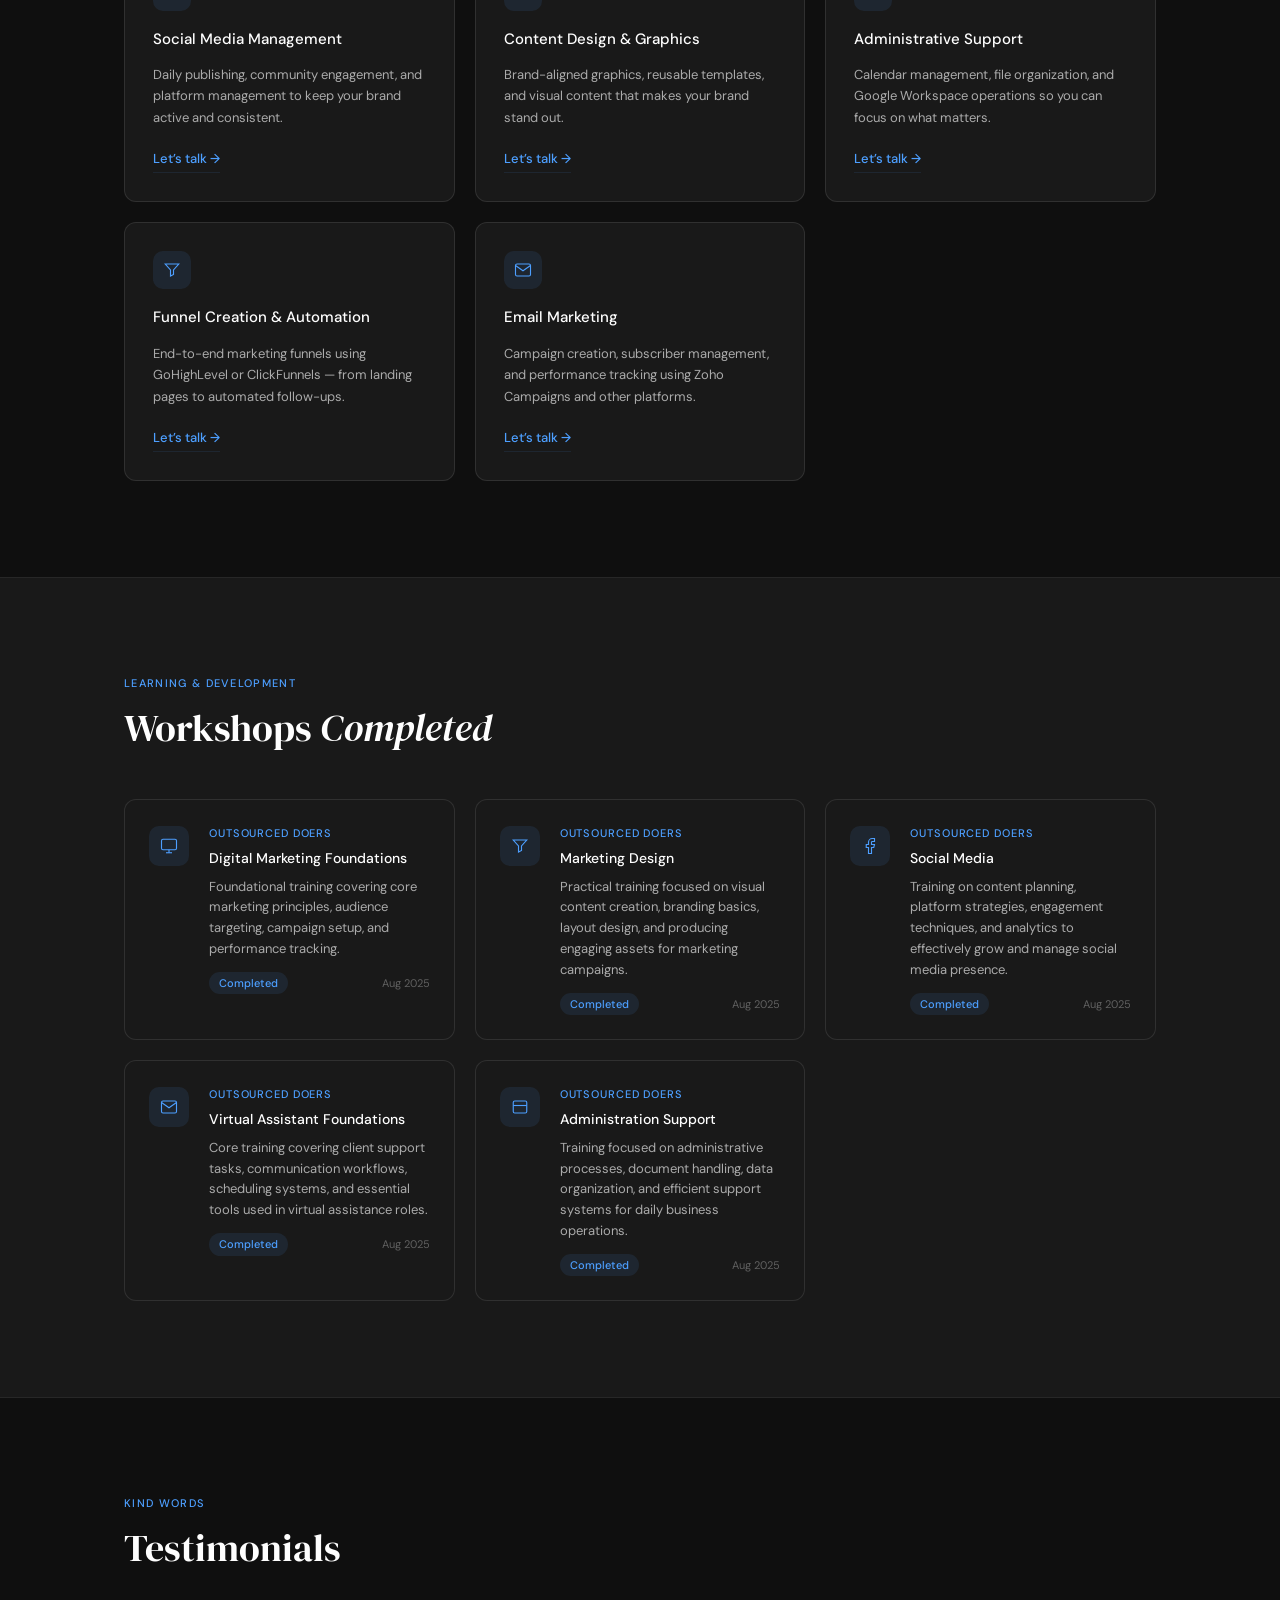
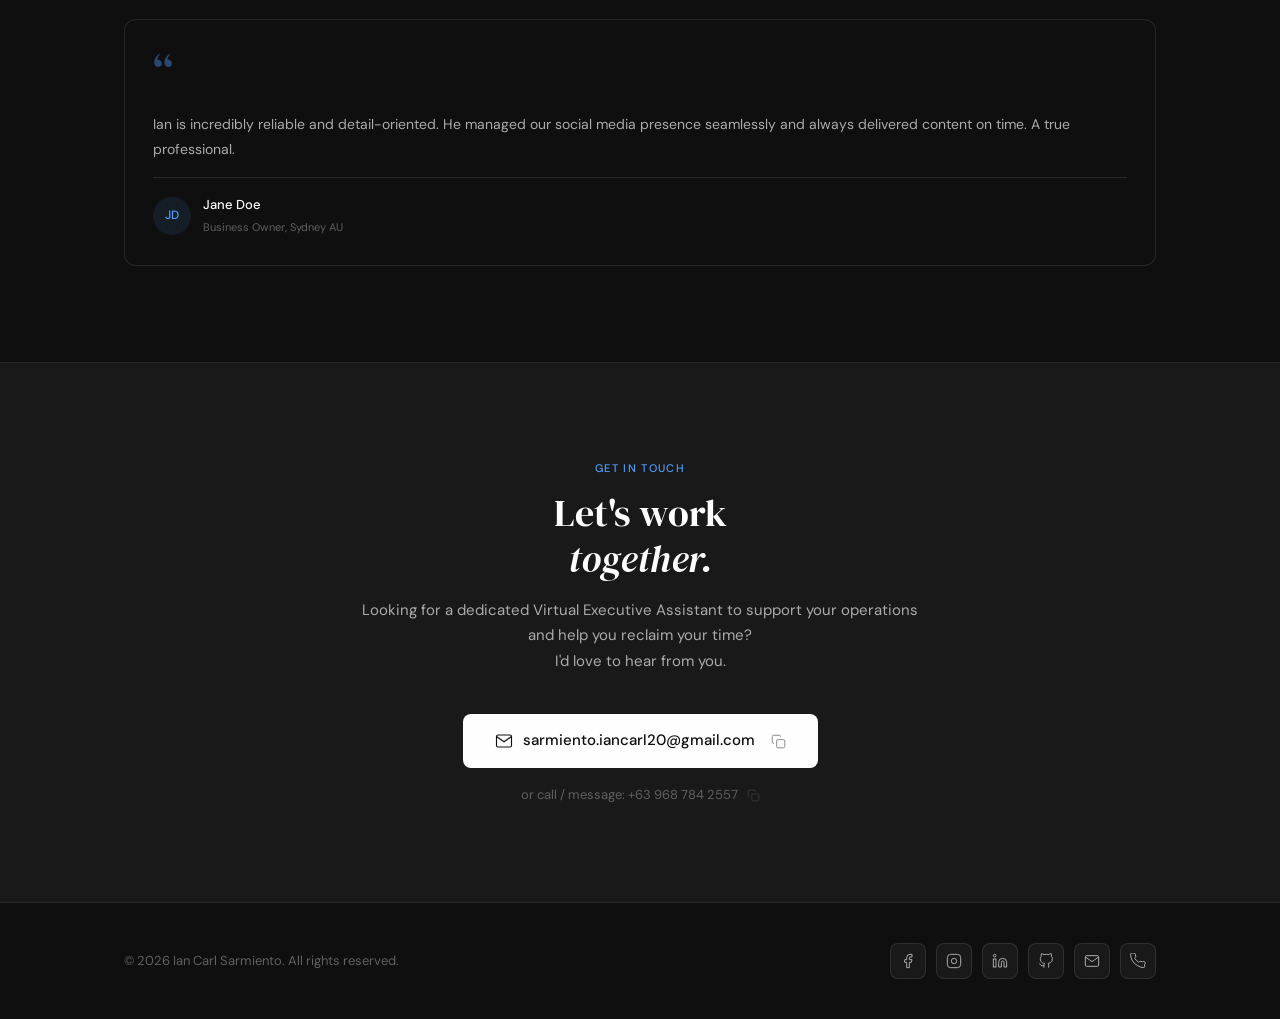
==== commit 4b802389: "Updated navigation bar" ====
--- a/index.html
+++ b/index.html
@@ -22,8 +22,10 @@
       <span class="nav-logo"><a href="index.html">Ian Carl.</a></span>
       <ul class="nav-links">
         <li><a href="#hero">Home</a></li>
-        <li><a href="#about">About</a></li>
-        <li><a href="#testimonials">Testimonials</a></li>
+        <li><a href="index.html#about">About</a></li>
+        <li><a href="index.html#skills">Skills</a></li>
+        <li><a href="index.html#workshops">Workshops</a></li>
+        <li><a href="index.html#testimonials">Testimonials</a></li>
         <li><a href="#contact">Contact</a></li>
         <li class="nav-divider"></li>
         <li><a href="works.html" class="nav-page-link">Works</a></li>
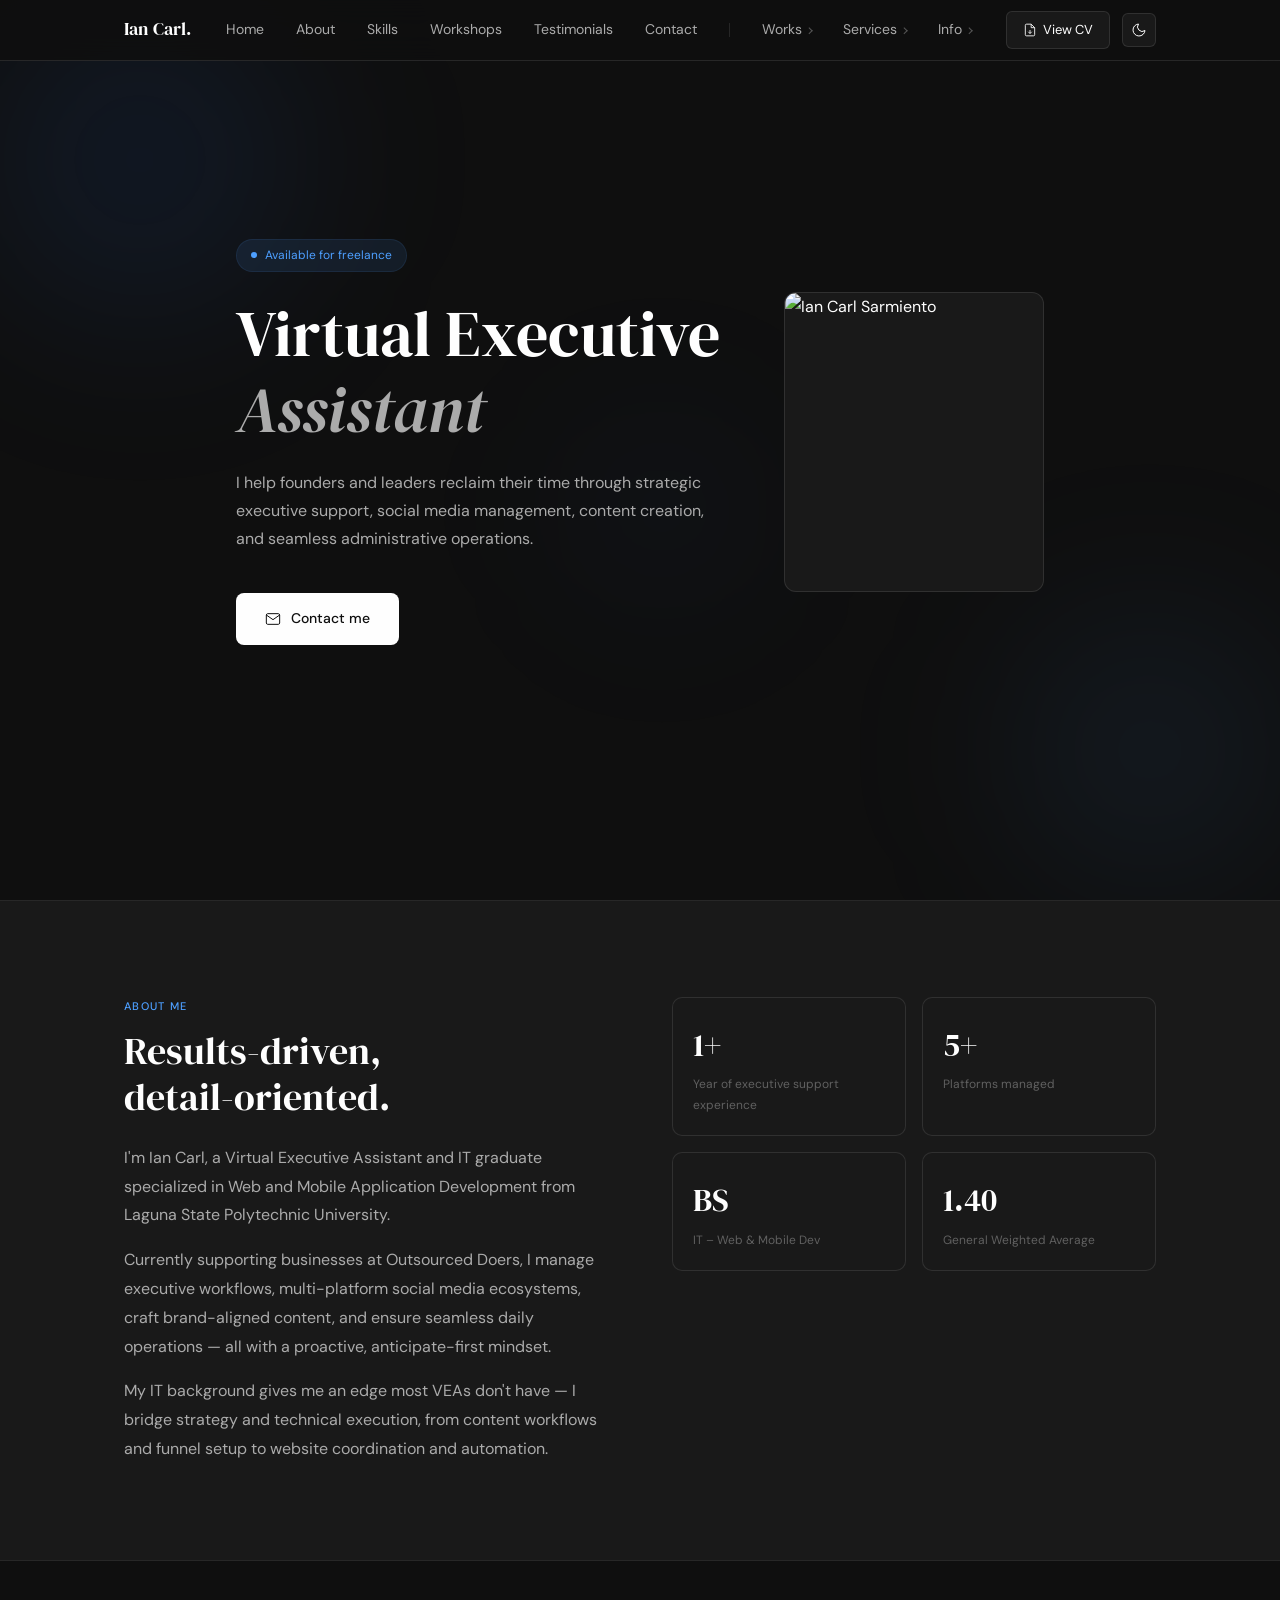
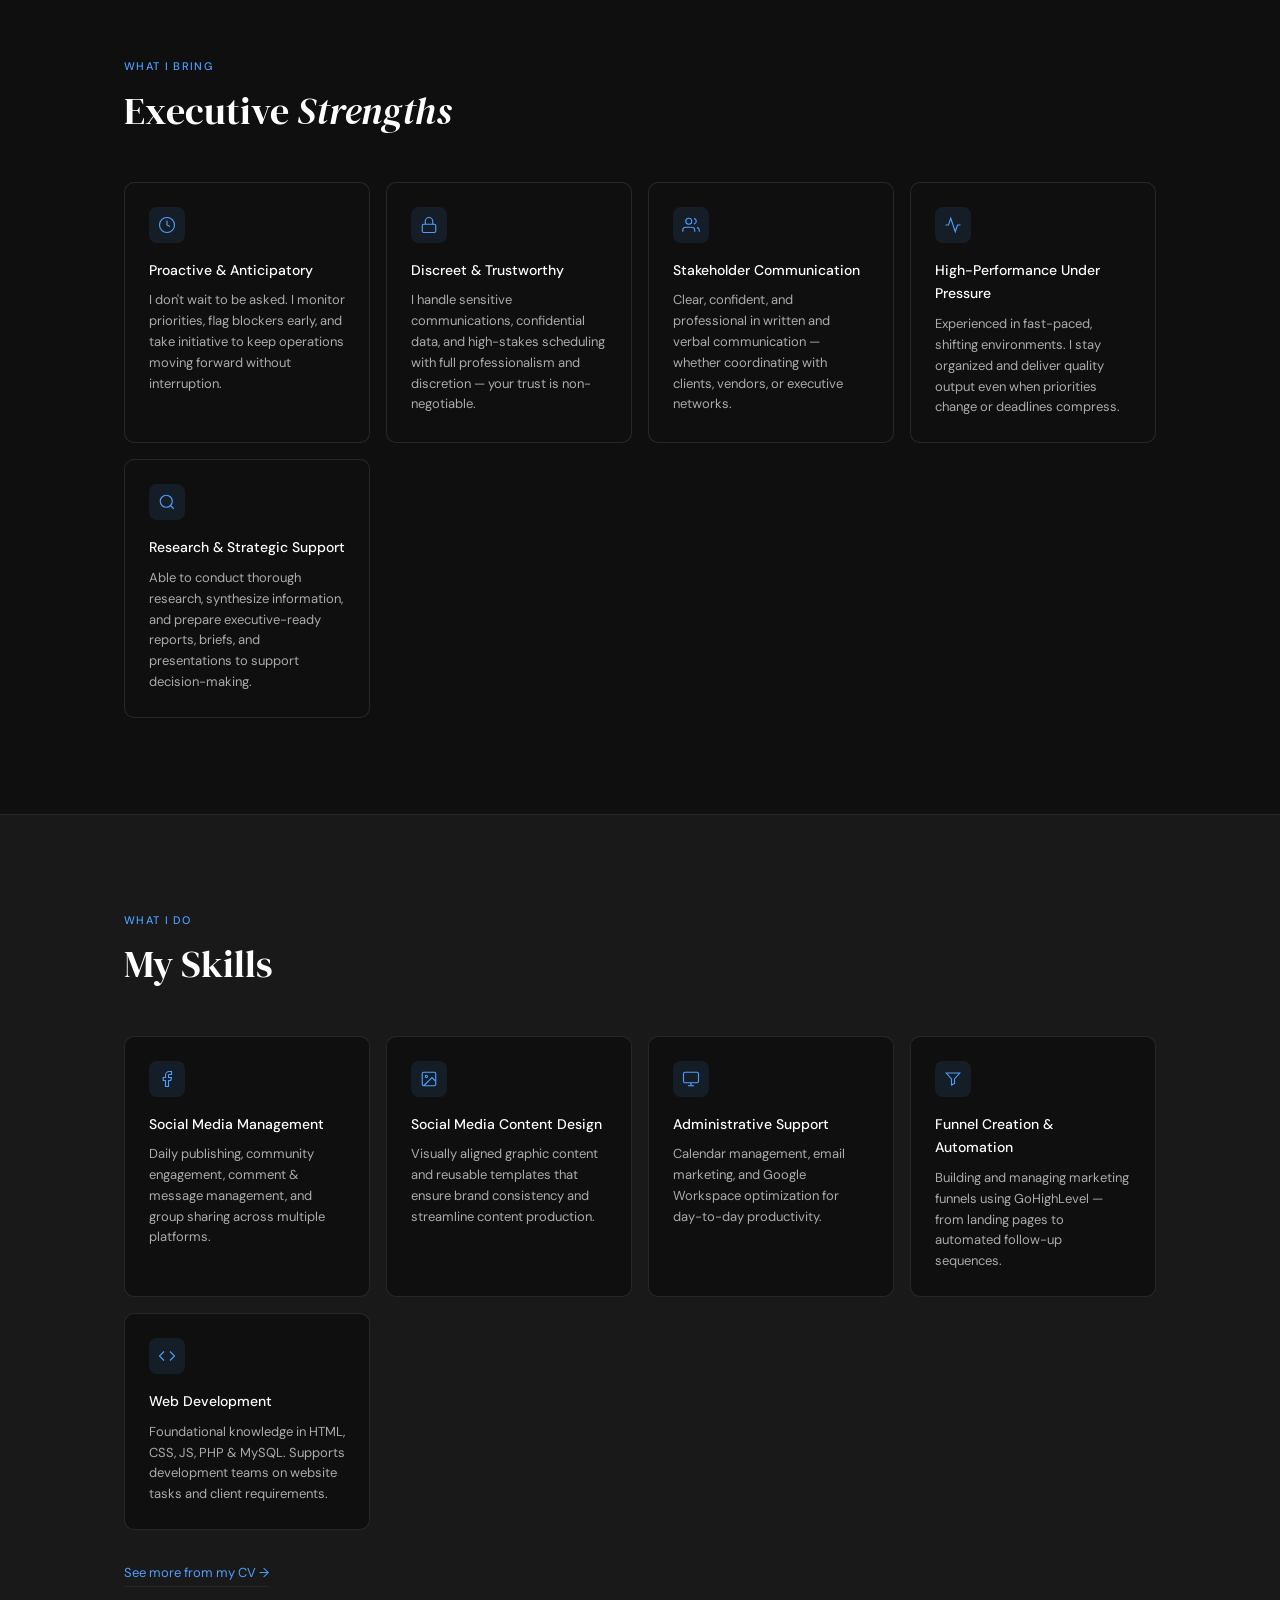
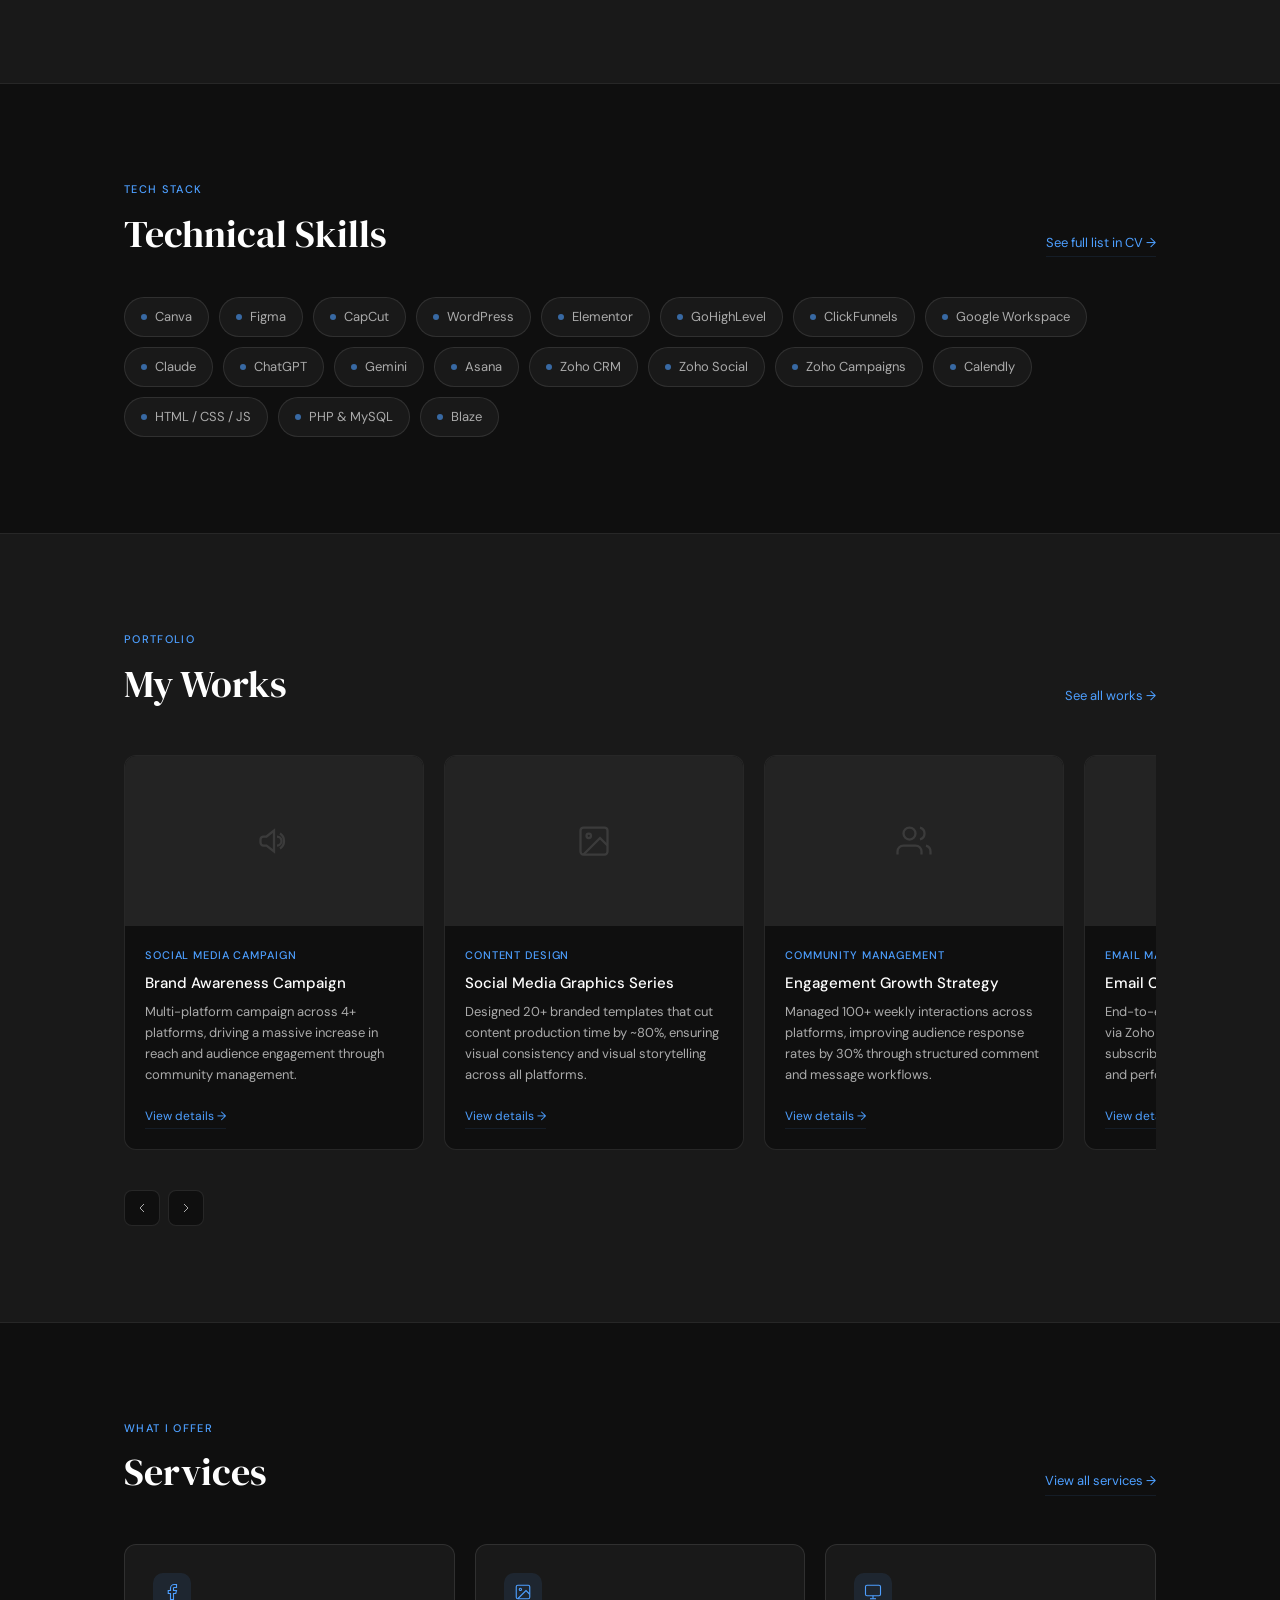
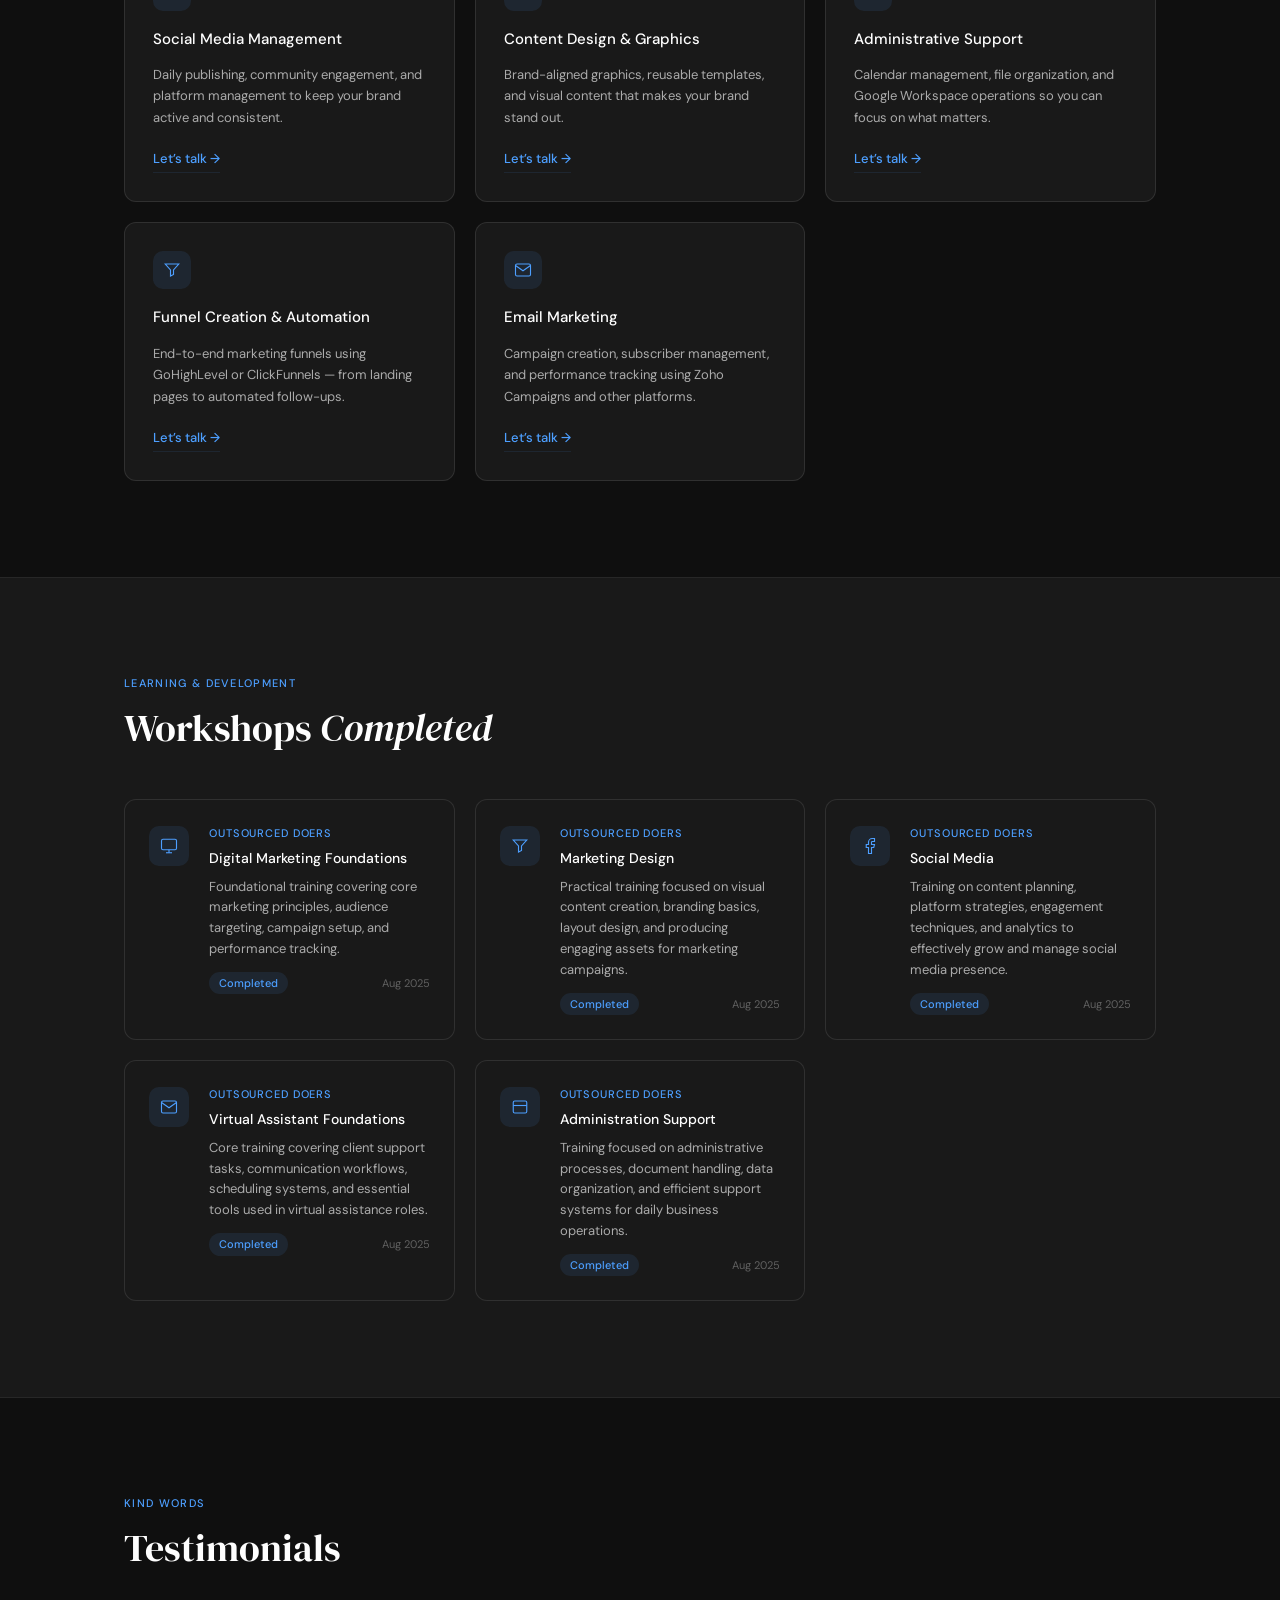
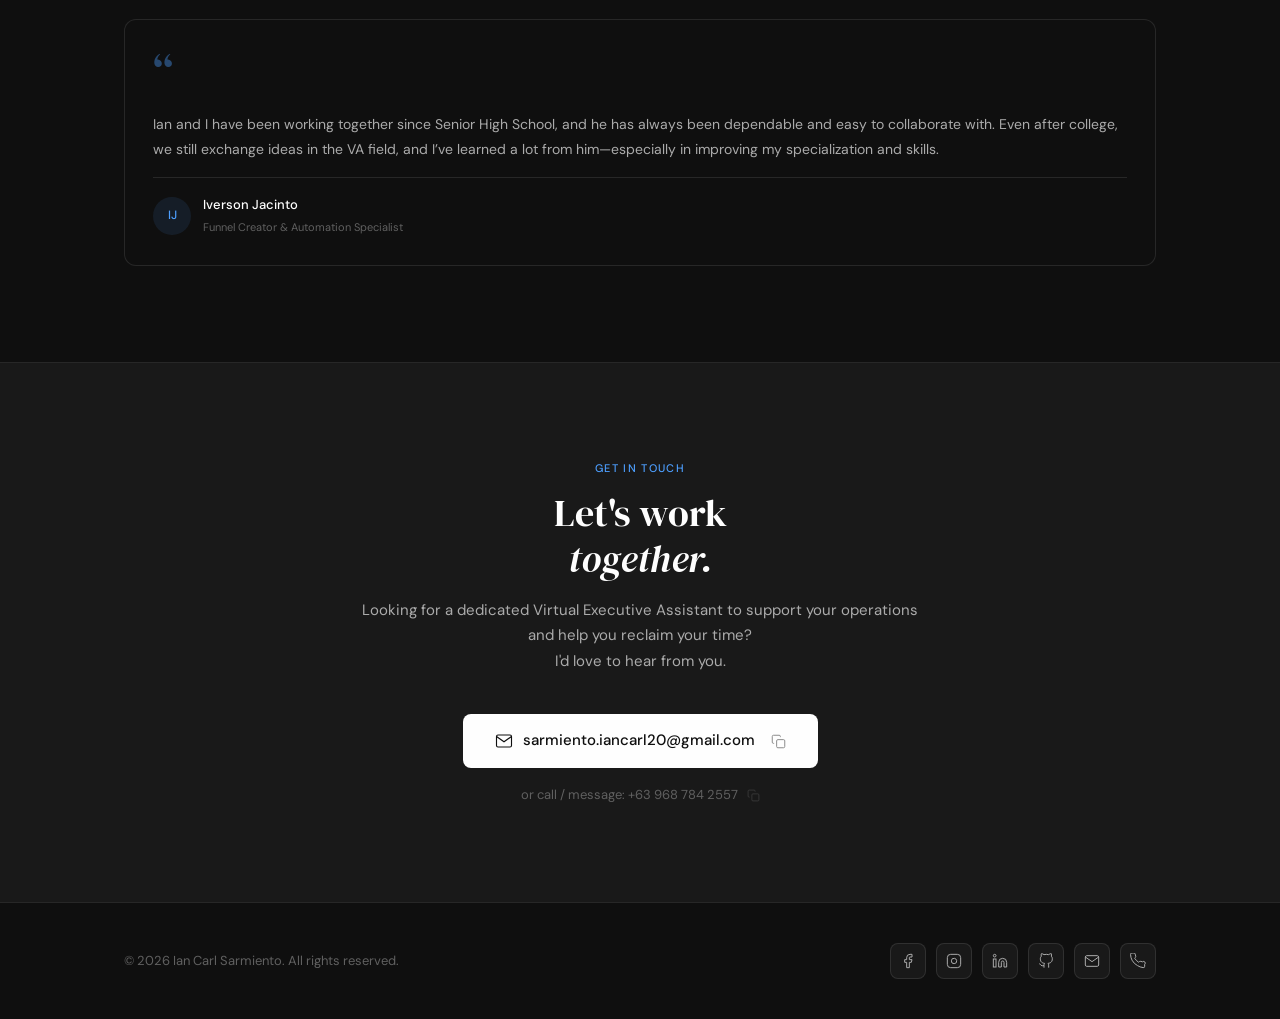
==== commit 6d320c9c: "Added a testimonial" ====
--- a/index.html
+++ b/index.html
@@ -565,12 +565,12 @@
         <!-- Testimonial 1 -->
         <div class="testimonial-card">
           <div class="testimonial-quote">&ldquo;</div>
-          <p class="testimonial-text">Ian is incredibly reliable and detail-oriented. He managed our social media presence seamlessly and always delivered content on time. A true professional.</p>
+          <p class="testimonial-text">Ian and I have been working together since Senior High School, and he has always been dependable and easy to collaborate with. Even after college, we still exchange ideas in the VA field, and I’ve learned a lot from him—especially in improving my specialization and skills.</p>
           <div class="testimonial-author">
-            <div class="testimonial-avatar">JD</div>
+            <div class="testimonial-avatar">IJ</div>
             <div>
-              <div class="testimonial-name">Jane Doe</div>
-              <div class="testimonial-role">Business Owner, Sydney AU</div>
+              <div class="testimonial-name">Iverson Jacinto</div>
+              <div class="testimonial-role">Funnel Creator & Automation Specialist</div>
             </div>
           </div>
         </div>
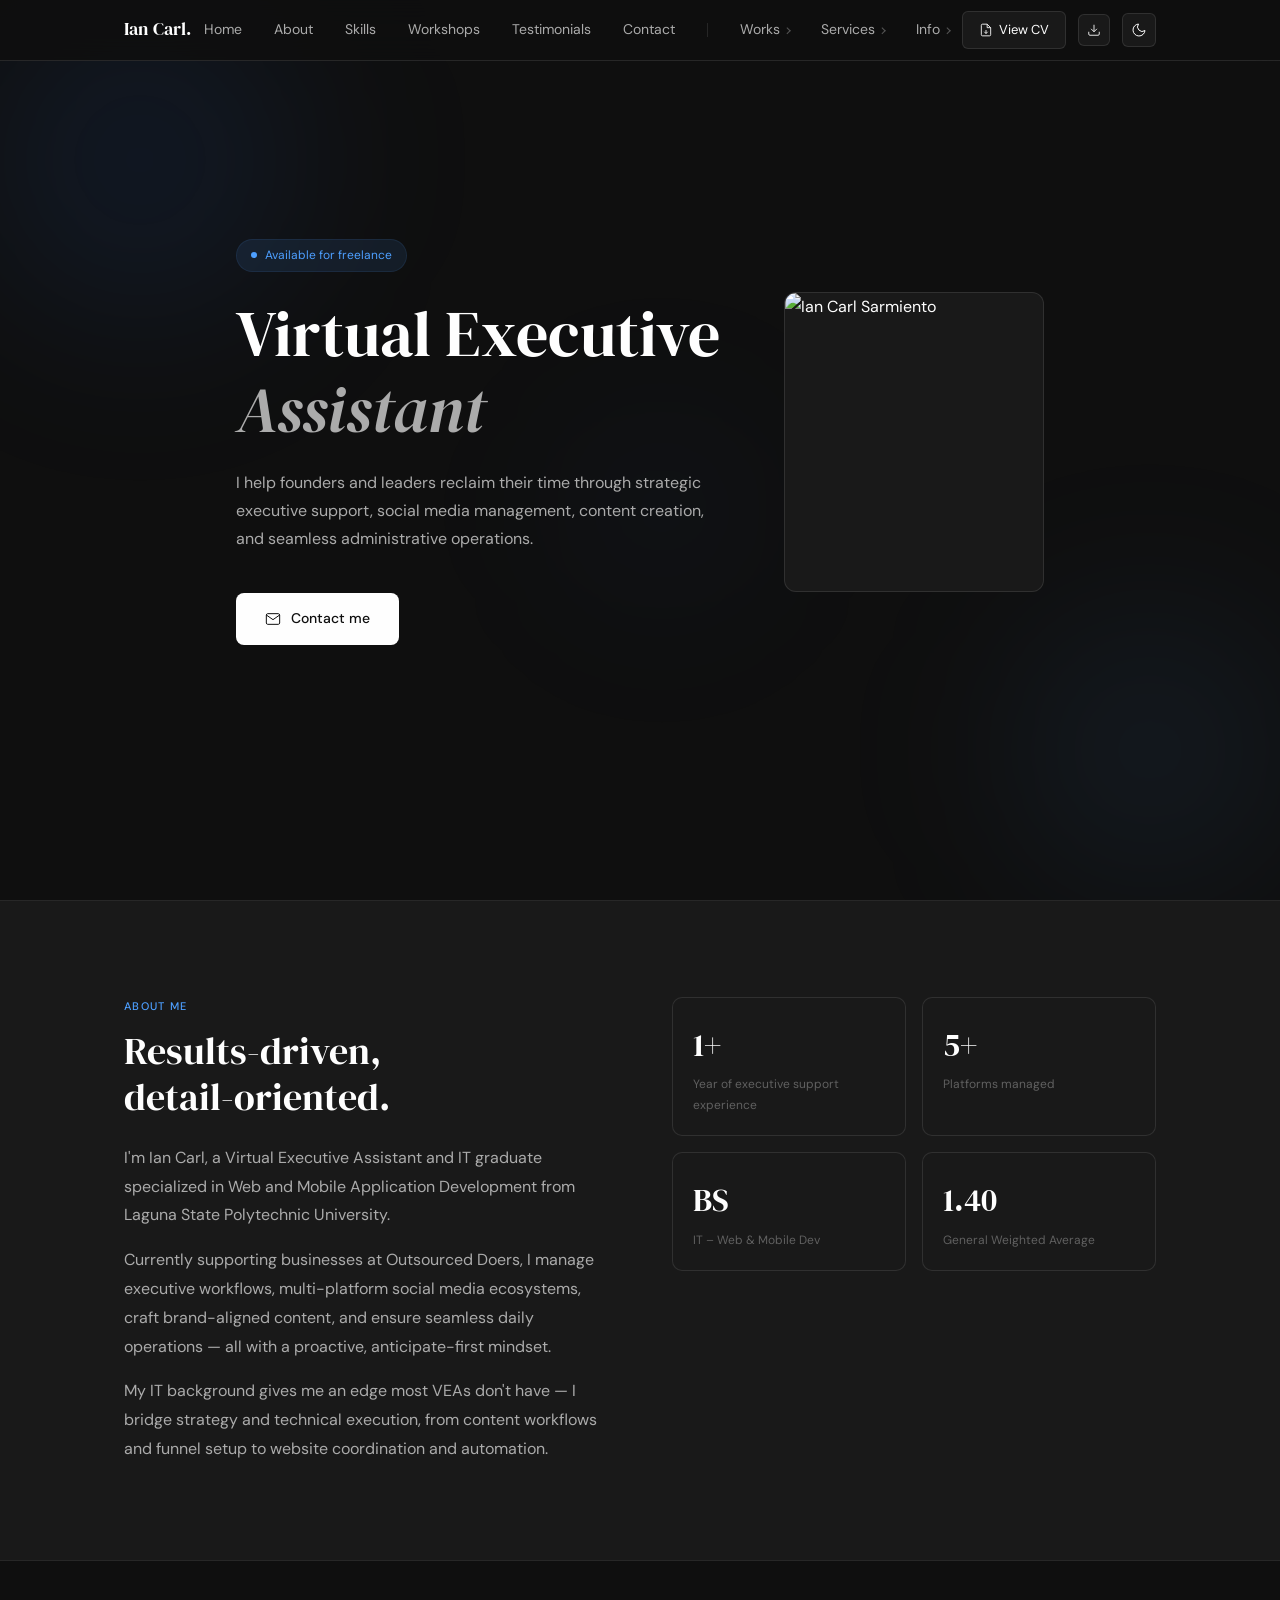
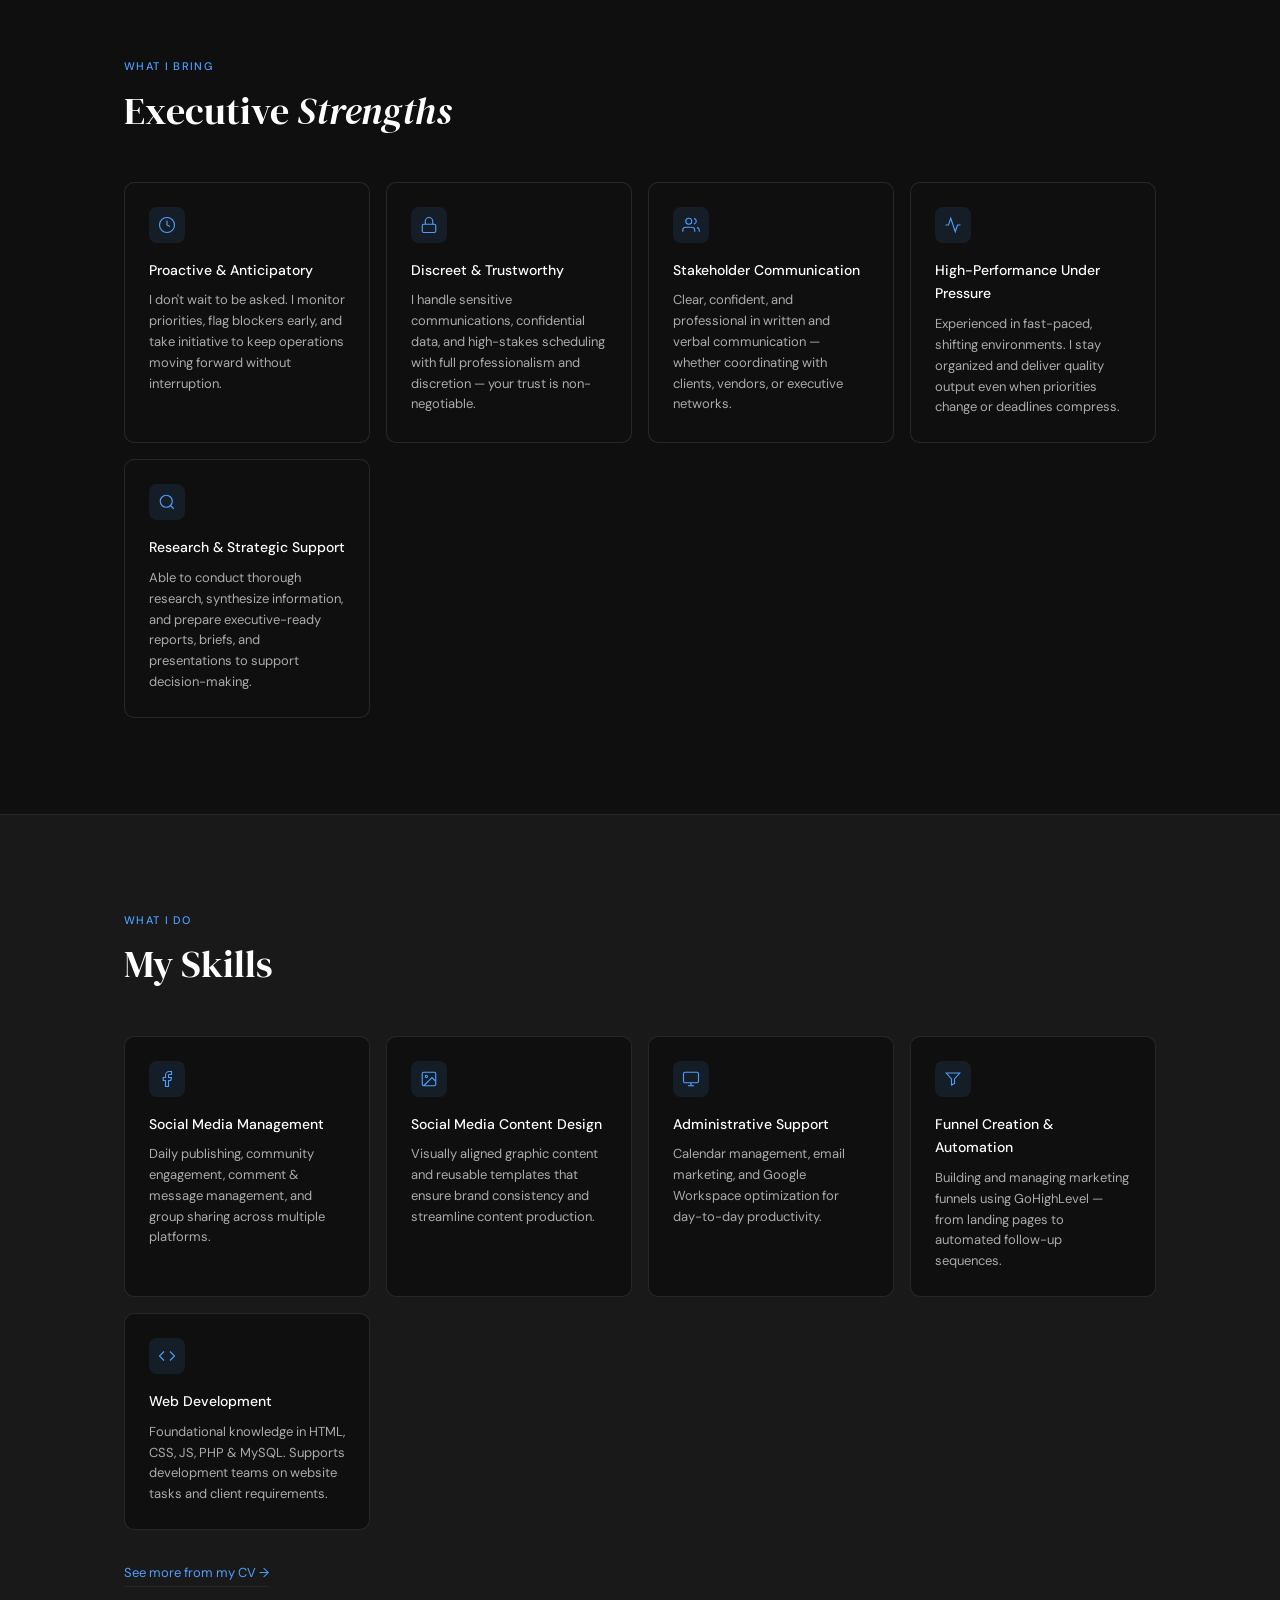
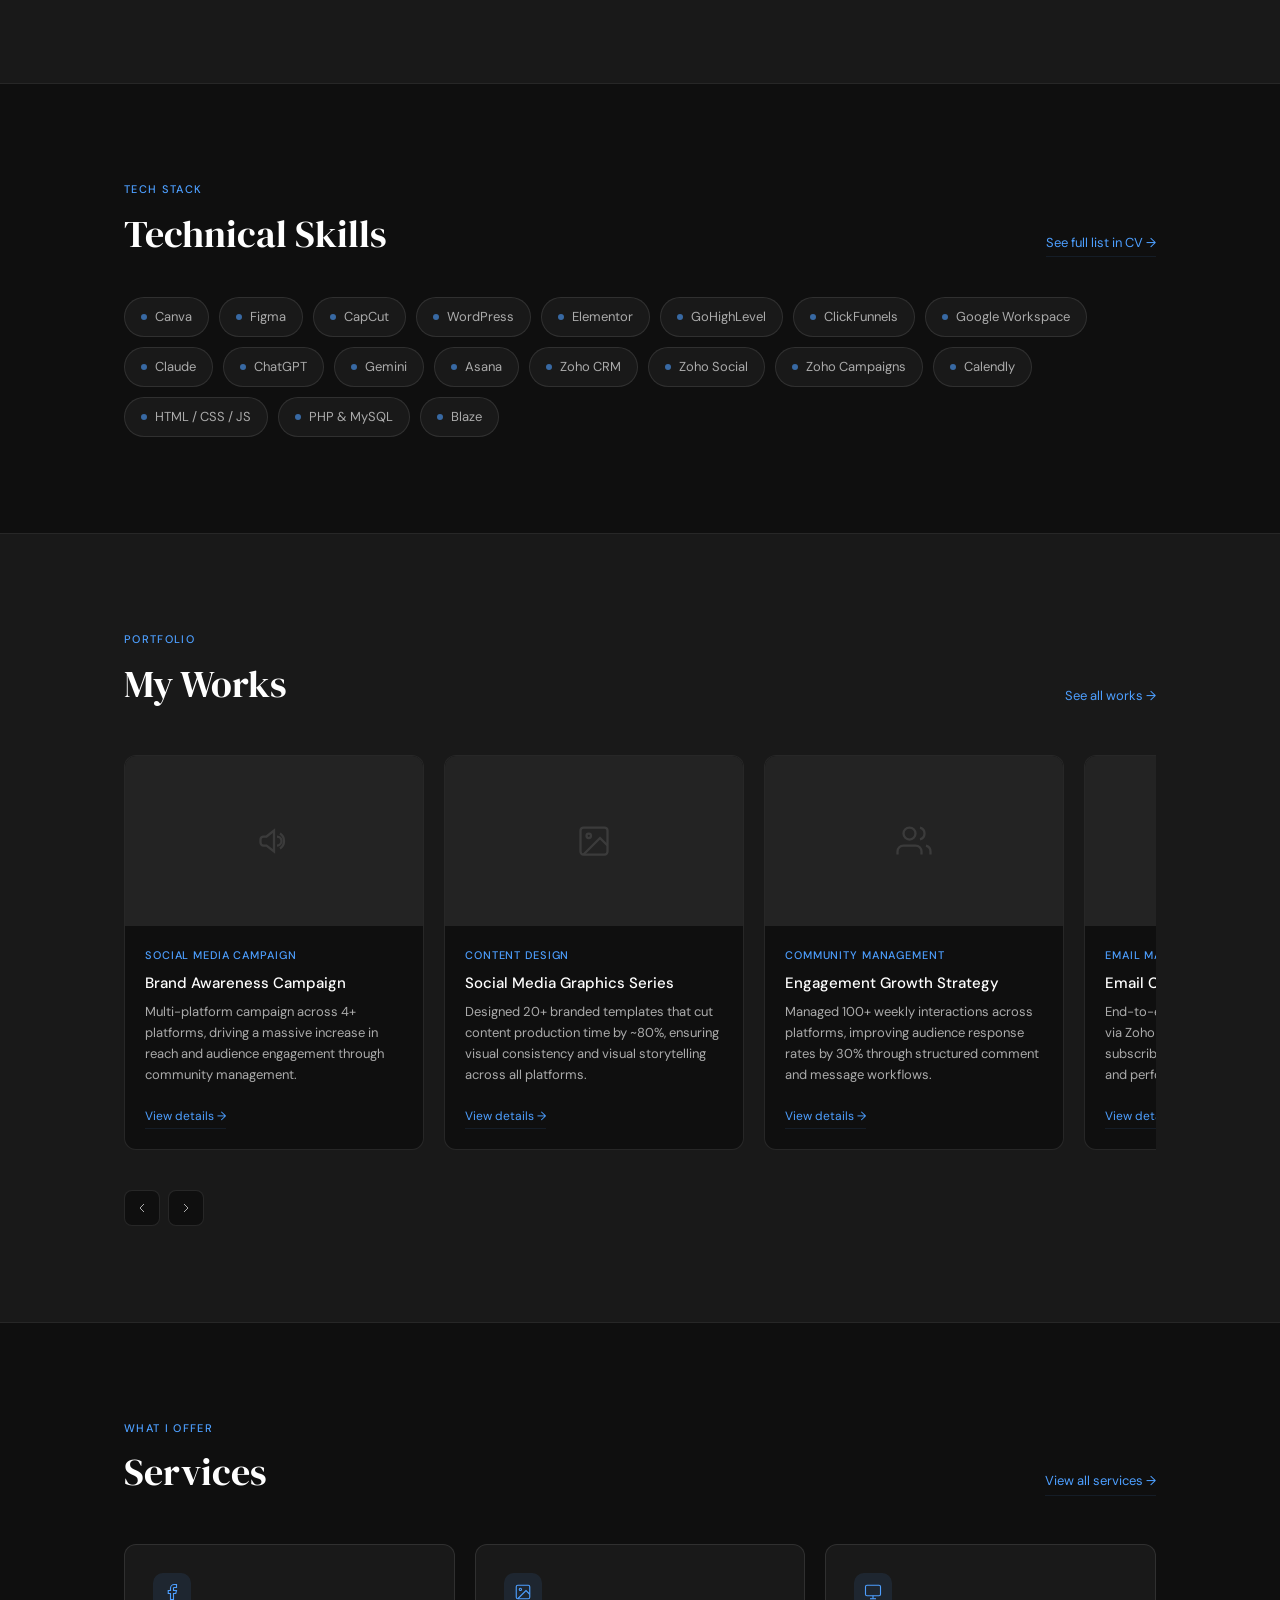
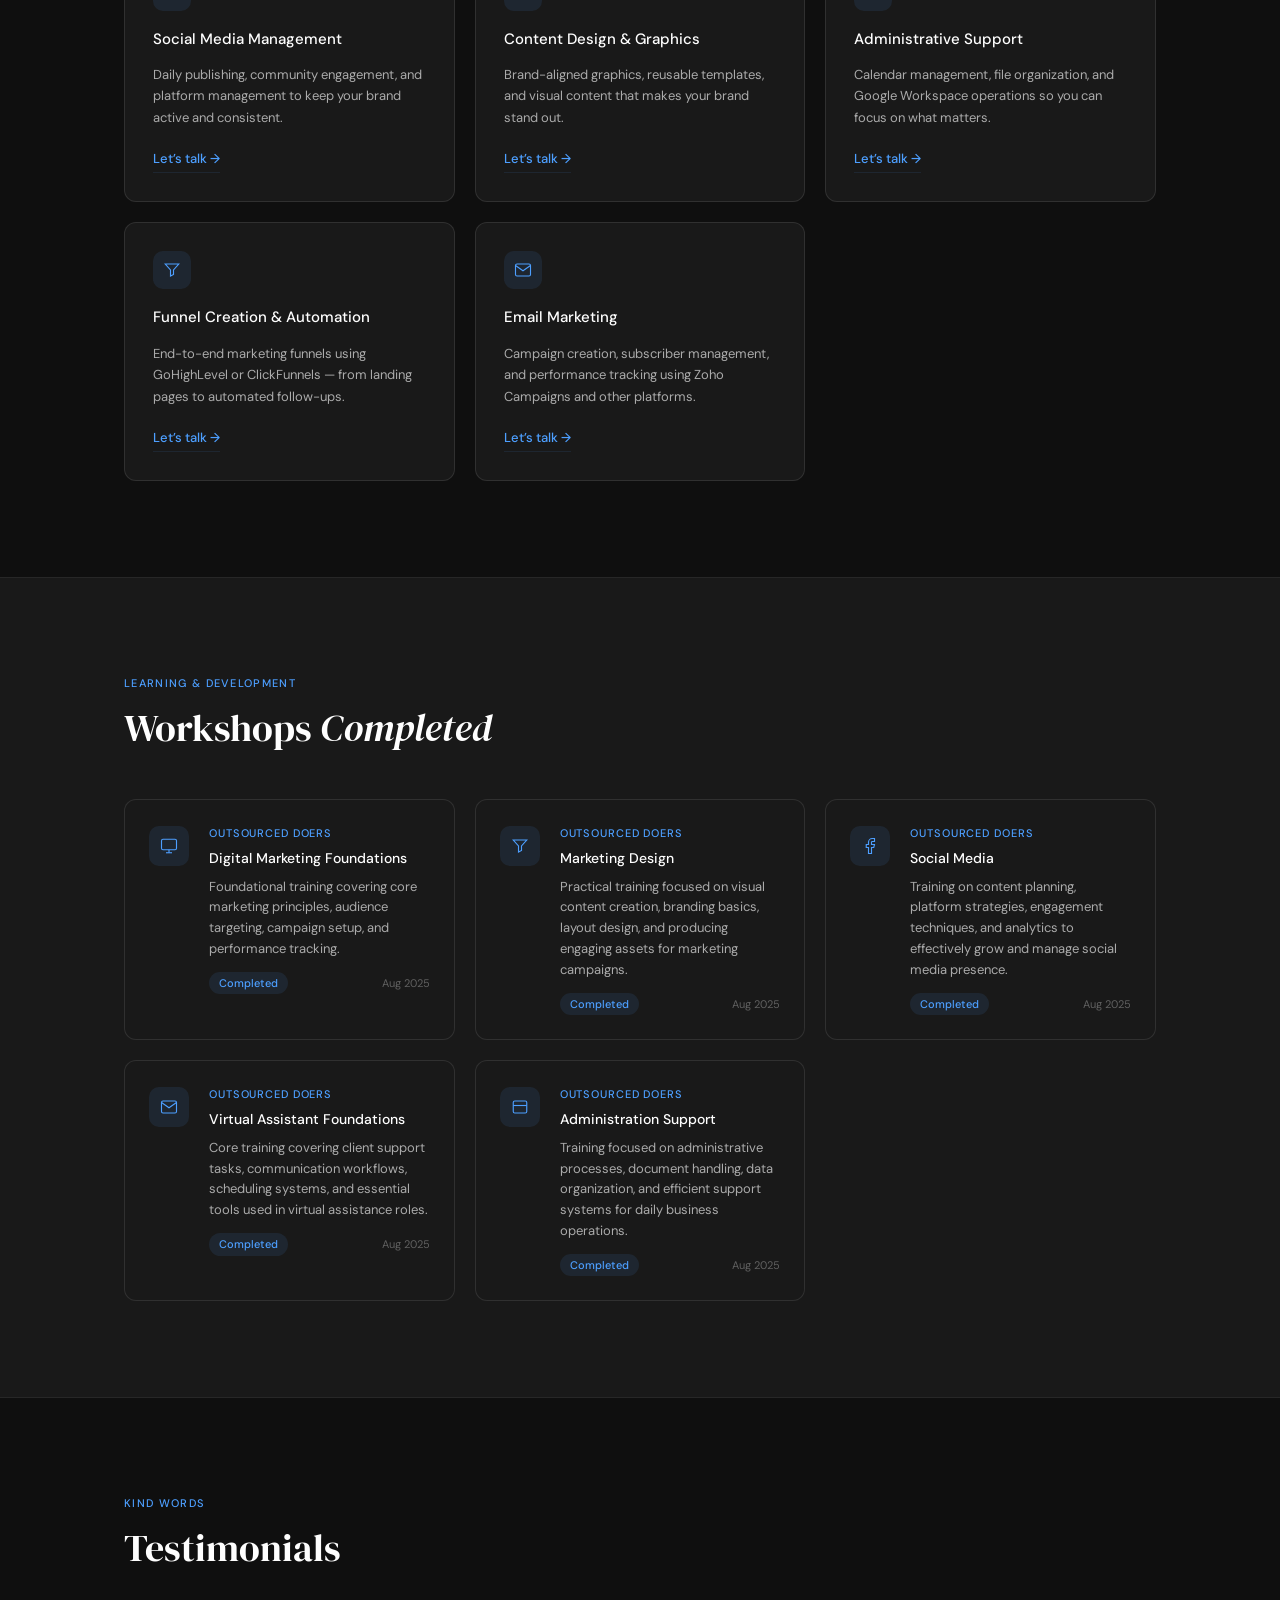
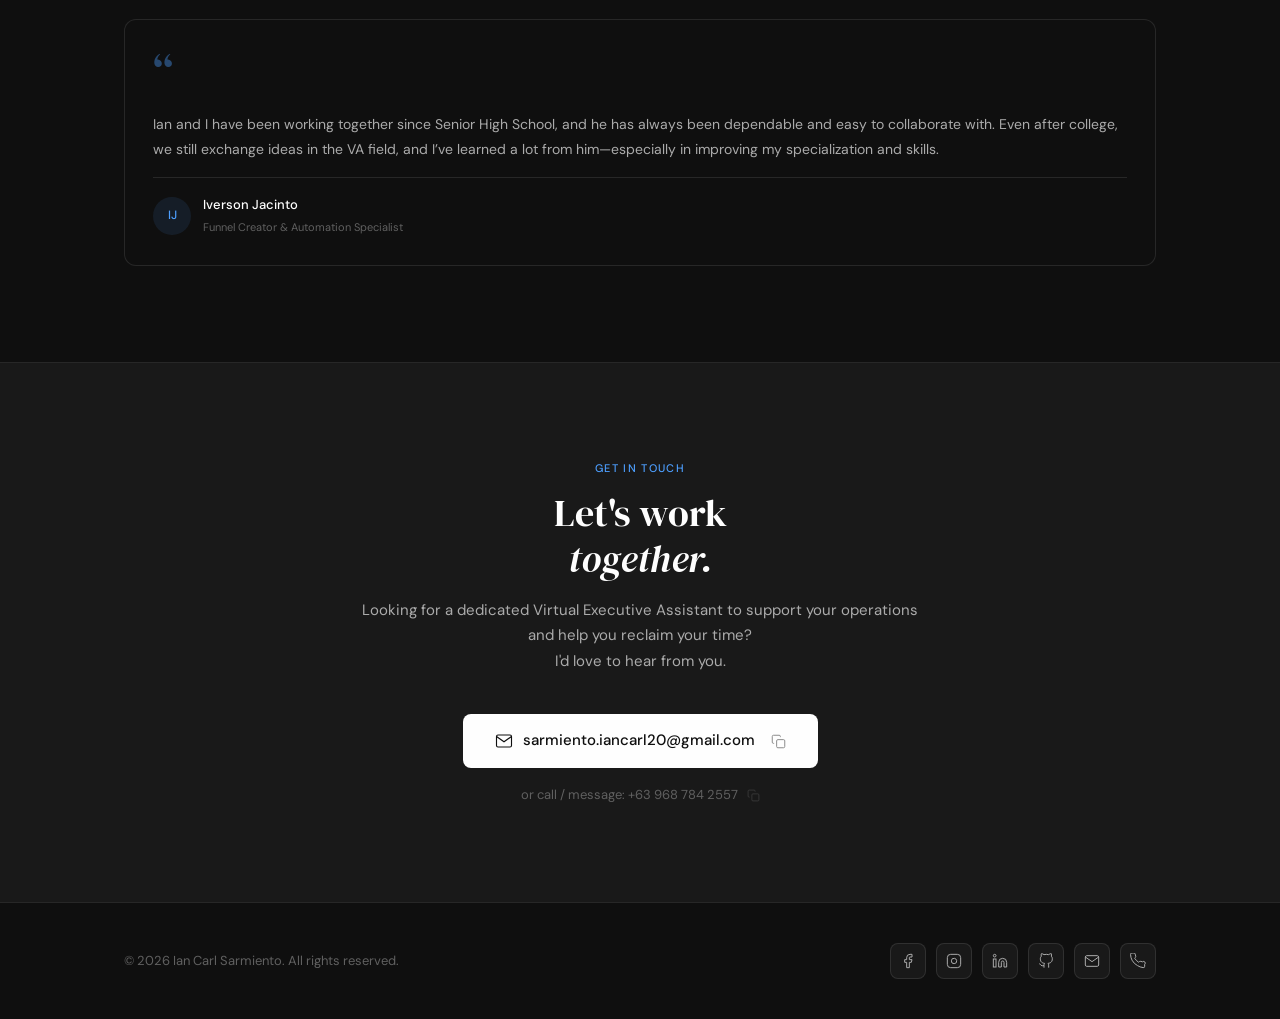
==== commit c8afeb73: "Added download CV button in navigation bar" ====
--- a/index.html
+++ b/index.html
@@ -36,6 +36,9 @@
         <a class="btn-cv" href="assets/pdf/Sarmiento_Ian_Carl_-_CV.pdf" target="_blank" rel="noopener">
           <svg viewBox="0 0 24 24" stroke-width="1.5"><path d="M14 2H6a2 2 0 00-2 2v16a2 2 0 002 2h12a2 2 0 002-2V8z"/><polyline points="14 2 14 8 20 8"/><line x1="12" y1="12" x2="12" y2="18"/><polyline points="9 15 12 18 15 15"/></svg> View CV
         </a>
+        <a class="btn-cv-download" href="assets/pdf/Sarmiento_Ian_Carl_-_CV.pdf" download="Sarmiento_Ian_Carl_CV.pdf" aria-label="Download CV">
+          <svg viewBox="0 0 24 24" stroke-width="1.5"><path d="M21 15v4a2 2 0 01-2 2H5a2 2 0 01-2-2v-4"/><polyline points="7 10 12 15 17 10"/><line x1="12" y1="15" x2="12" y2="3"/></svg>
+        </a>
         <button class="burger" id="burger" aria-label="Toggle menu">
           <span></span><span></span><span></span>
         </button>
@@ -61,6 +64,9 @@
     <div class="mobile-menu-bottom">
       <a class="btn-cv" href="assets/pdf/Sarmiento_Ian_Carl_-_CV.pdf" target="_blank" rel="noopener">
         <svg viewBox="0 0 24 24" stroke-width="1.5"><path d="M14 2H6a2 2 0 00-2 2v16a2 2 0 002 2h12a2 2 0 002-2V8z"/><polyline points="14 2 14 8 20 8"/><line x1="12" y1="12" x2="12" y2="18"/><polyline points="9 15 12 18 15 15"/></svg> View CV
+      </a>
+      <a class="btn-cv-download" href="assets/pdf/Sarmiento_Ian_Carl_-_CV.pdf" download="Sarmiento_Ian_Carl_CV.pdf" aria-label="Download CV">
+        <svg viewBox="0 0 24 24" stroke-width="1.5"><path d="M21 15v4a2 2 0 01-2 2H5a2 2 0 01-2-2v-4"/><polyline points="7 10 12 15 17 10"/><line x1="12" y1="15" x2="12" y2="3"/></svg>
       </a>
     </div>
   </div>
--- a/styles.css
+++ b/styles.css
@@ -111,6 +111,19 @@
 }
 .btn-cv:hover { background: var(--bg-3); border-color: var(--accent); }
 .btn-cv svg { width: 14px; height: 14px; stroke: currentColor; fill: none; }
+.btn-cv-download {
+  display: inline-flex; align-items: center; justify-content: center;
+  width: 32px; height: 32px;
+  border: 0.5px solid var(--border);
+  border-radius: 6px;
+  background: var(--bg-2);
+  color: var(--text);
+  transition: background 0.2s, border-color 0.2s;
+  cursor: pointer;
+  flex-shrink: 0;
+}
+.btn-cv-download:hover { background: var(--bg-3); border-color: var(--accent); }
+.btn-cv-download svg { width: 14px; height: 14px; stroke: currentColor; fill: none; }
 .theme-toggle {
   width: 34px; height: 34px; border-radius: 6px;
   border: 0.5px solid var(--border);
@@ -1234,4 +1247,41 @@
   transition: opacity 0.2s;
 }
 .nav-links a.nav-page-link:hover::after { opacity: 1; }
-#exec-skills { background: var(--bg); }+#exec-skills { background: var(--bg); }
+/* ===================== LIGHTBOX ===================== */
+.lightbox-overlay {
+  display: none;
+  position: fixed;
+  inset: 0;
+  z-index: 300;
+  background: rgba(0, 0, 0, 0.92);
+  align-items: center;
+  justify-content: center;
+  padding: 2rem;
+  cursor: zoom-out;
+}
+.lightbox-overlay.active { display: flex; }
+#lightboxImg {
+  max-width: 95%;
+  max-height: 90vh;
+  object-fit: contain;
+  border-radius: 8px;
+  cursor: default;
+  box-shadow: 0 8px 48px rgba(0,0,0,0.6);
+}
+.lightbox-close {
+  position: absolute;
+  top: 1.25rem;
+  right: 1.25rem;
+  width: 40px; height: 40px;
+  border-radius: 10px;
+  border: 0.5px solid rgba(255,255,255,0.15);
+  background: rgba(255,255,255,0.08);
+  color: #fff;
+  display: flex; align-items: center; justify-content: center;
+  cursor: pointer;
+  transition: background 0.2s, border-color 0.2s;
+}
+.lightbox-close:hover { background: rgba(255,255,255,0.15); border-color: rgba(255,255,255,0.3); }
+.lightbox-close svg { width: 18px; height: 18px; stroke: currentColor; fill: none; stroke-width: 2; }
+.modal-img-wrap img { cursor: zoom-in; }
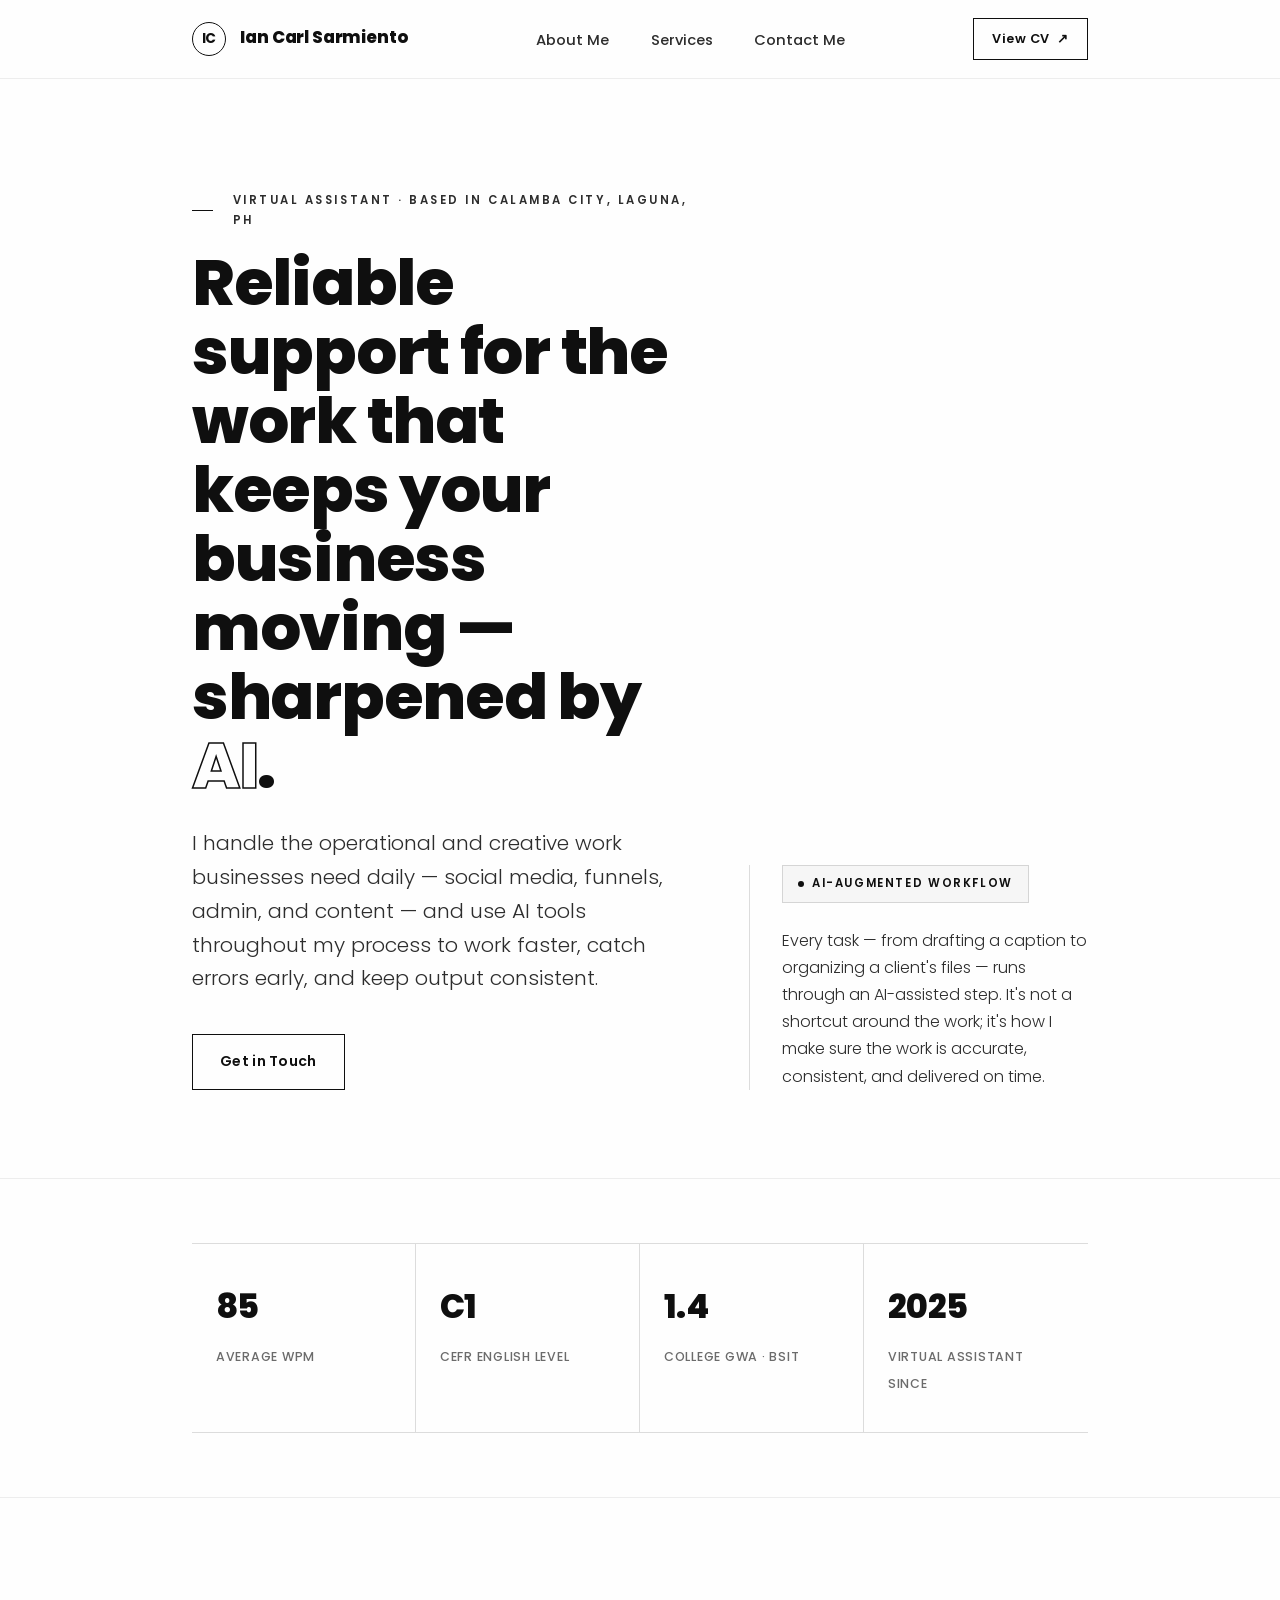
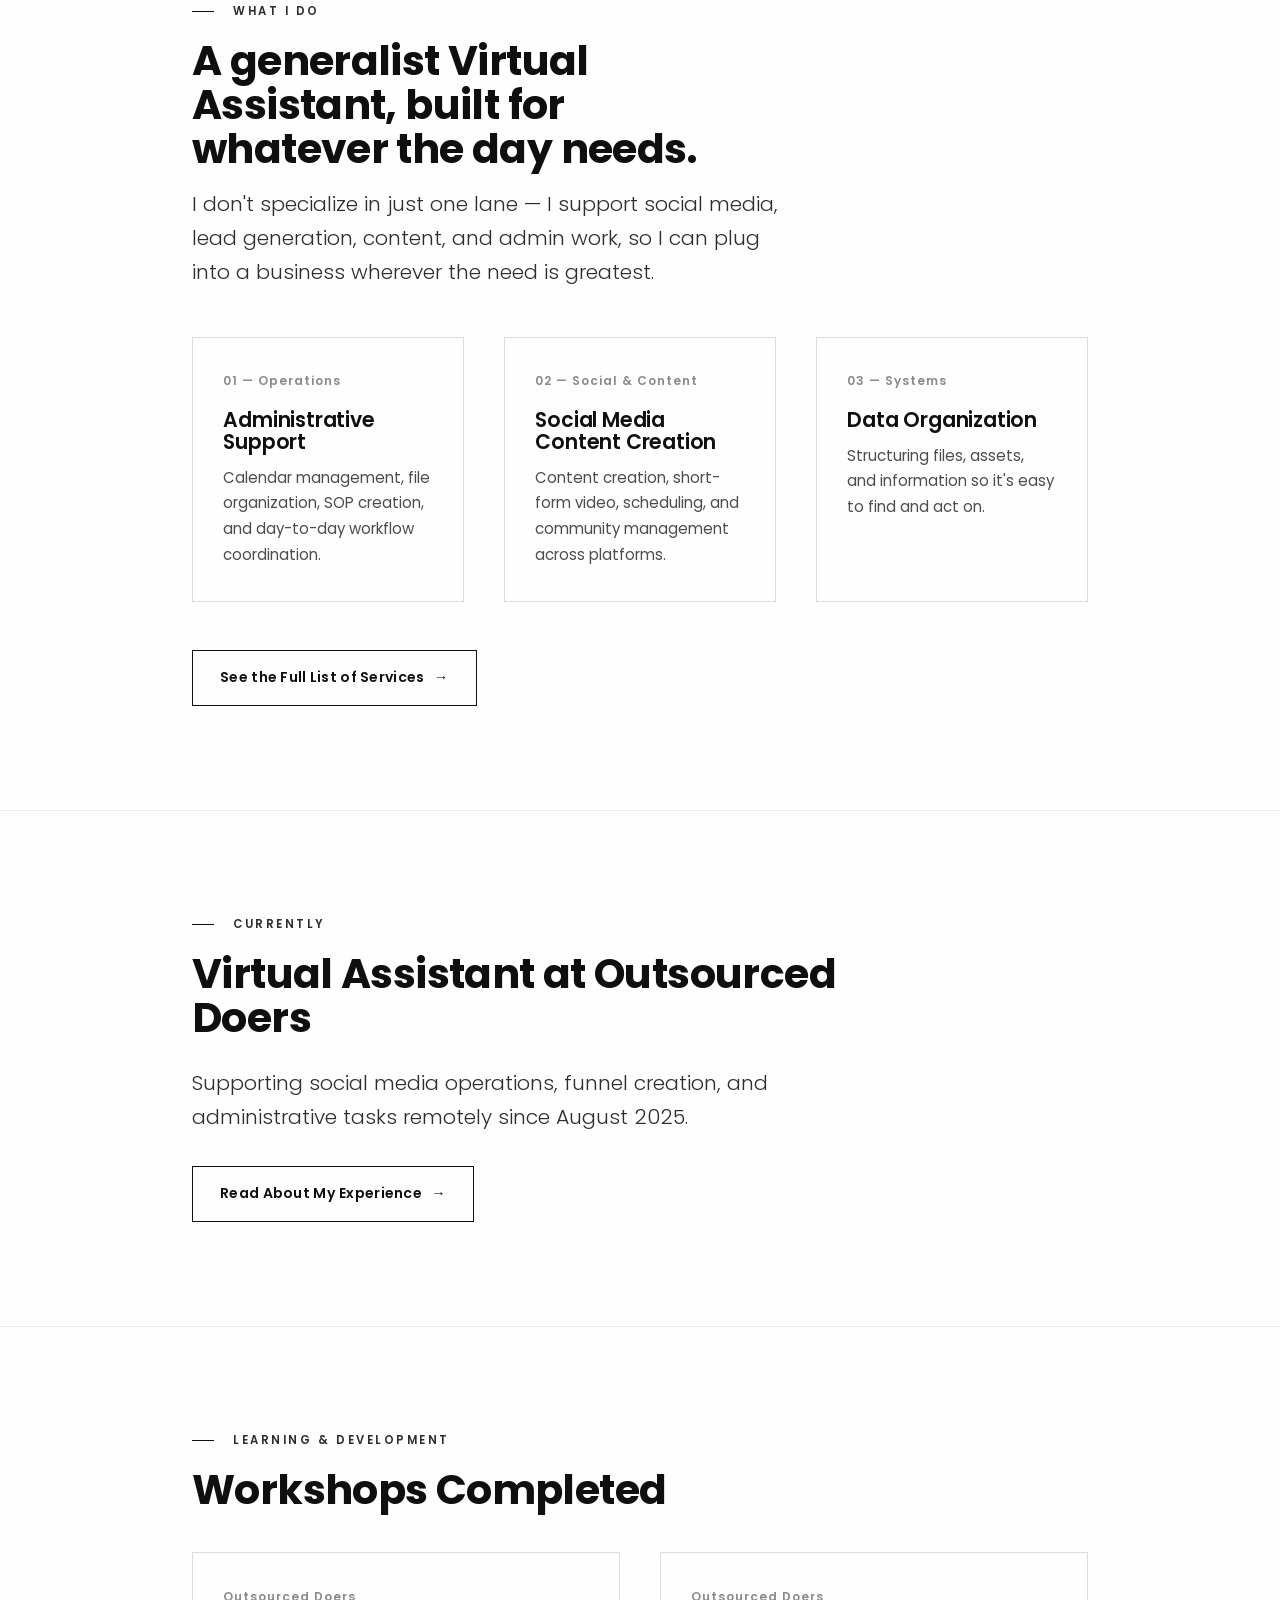
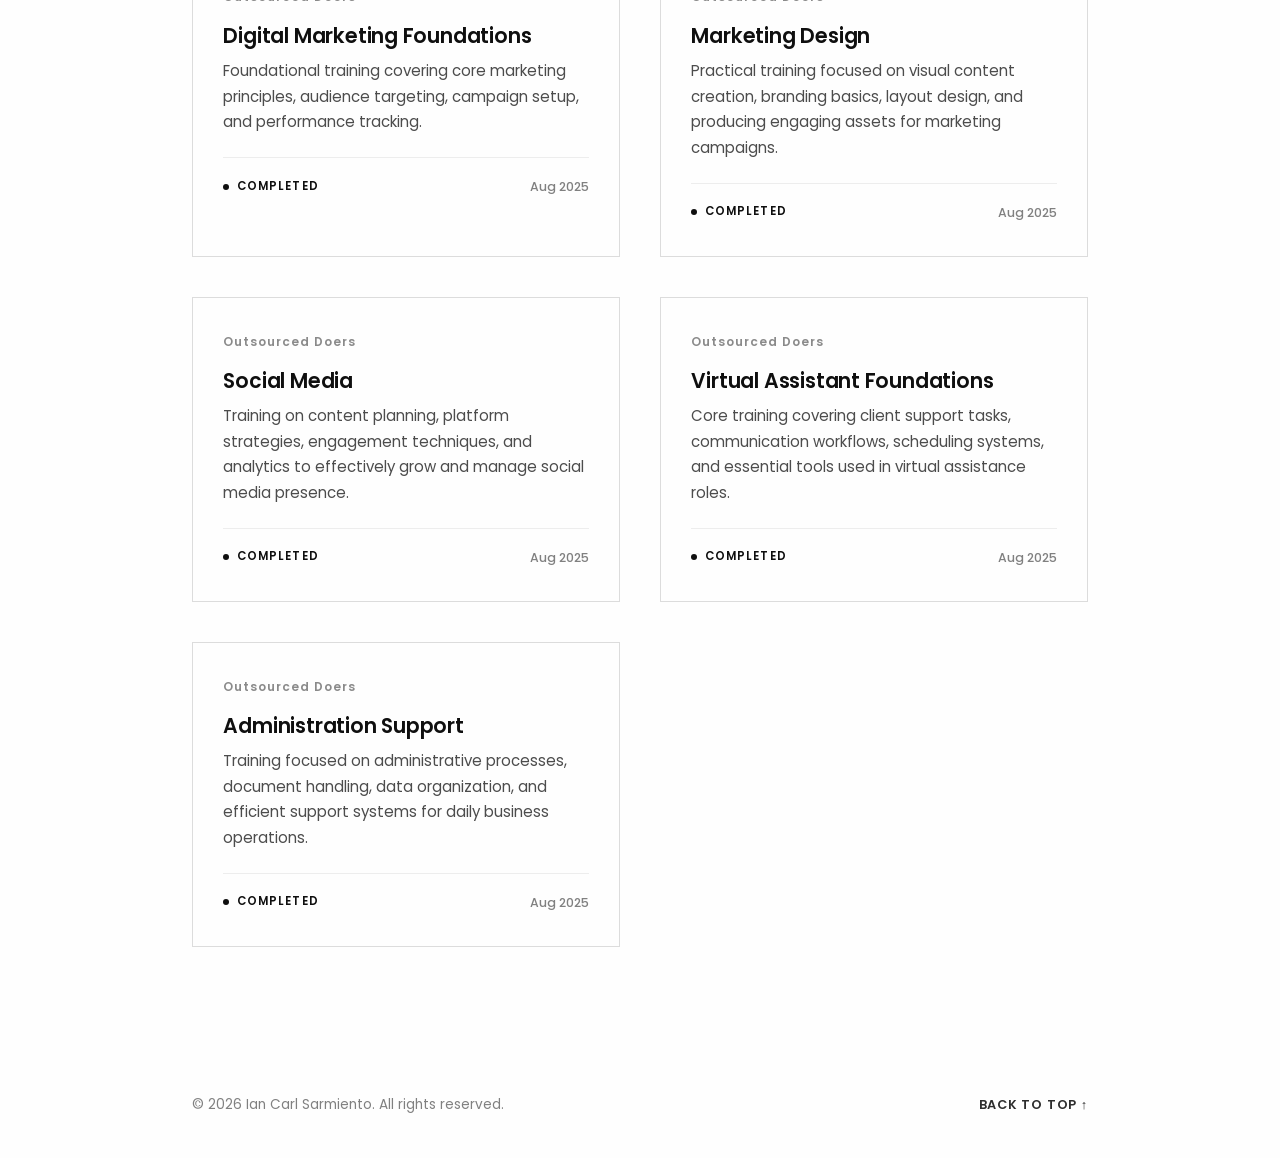
==== commit eab4181a: "Initial Commit" ====
--- a/index.html
+++ b/index.html
@@ -1,654 +1,175 @@
 <!DOCTYPE html>
-<html lang="en" data-theme="dark">
+<html lang="en">
 <head>
-  <meta charset="UTF-8" />
-  <meta name="viewport" content="width=device-width, initial-scale=1.0" />
+<meta charset="UTF-8">
+<meta name="viewport" content="width=device-width, initial-scale=1.0">
+<title>Ian Carl Sarmiento — Virtual Assistant</title>
+<meta name="description" content="Ian Carl Sarmiento is a Virtual Assistant supporting social media operations, funnel creation, and administrative work — with AI woven into every workflow.">
+<link rel="preconnect" href="https://fonts.googleapis.com">
+<link rel="preconnect" href="https://fonts.gstatic.com" crossorigin>
+<link href="https://fonts.googleapis.com/css2?family=Poppins:wght@300;400;500;600;700;800&display=swap" rel="stylesheet">
+<link rel="stylesheet" href="css/style.css">
+</head>
+<body id="top">
 
-  <title>Ian Carl Sarmiento &mdash; Virtual Marketing Assistant</title>
+<nav class="nav">
+  <div class="nav-inner">
+    <a href="index.html" class="logo"><span class="logo-mark">IC</span>Ian Carl Sarmiento</a>
+    <ul class="nav-links">
+      <li><a href="about.html">About Me</a></li>
+      <li><a href="services.html">Services</a></li>
+      <!-- <li><a href="works.html">Works</a></li> -->
+      <li><a href="contact.html">Contact Me</a></li>
+    </ul>
+    <div class="nav-actions">
+      <a class="nav-cv" href="assets/Ian-Carl-Sarmiento-CV.pdf" target="_blank" rel="noopener"><span class="cv-label">View CV</span> ↗</a>
+      <button class="nav-toggle" aria-label="Toggle menu"><span></span><span></span><span></span></button>
+    </div>
+  </div>
+</nav>
 
-  <link rel="preconnect" href="https://fonts.googleapis.com" />
-  <link rel="preconnect" href="https://fonts.gstatic.com" crossorigin />
-  <link href="https://fonts.googleapis.com/css2?family=DM+Sans:ital,opsz,wght@0,9..40,300;0,9..40,400;0,9..40,500;1,9..40,300&family=DM+Serif+Display:ital@0;1&display=swap" rel="stylesheet" />
+<main>
 
-  <link rel="icon" type="image/svg+xml" href="data:image/svg+xml,<svg xmlns='http://www.w3.org/2000/svg' viewBox='0 0 64 64'><rect width='64' height='64' rx='14' fill='%230F0F0F'/><path d='M44 18L24 26H18a2 2 0 0 0-2 2v8a2 2 0 0 0 2 2h2l3 10h4l-2-10h1l20 8V18z' fill='%234D9FFF'/><circle cx='46' cy='32' r='3' fill='%234D9FFF' opacity='0.5'/></svg>">
-
-  <link rel="stylesheet" href="styles.css" />
-</head>
-<body>
-
-  <!-- NAV -->
-  <nav>
-    <div class="nav-inner">
-      <span class="nav-logo"><a href="index.html">Ian Carl.</a></span>
-      <ul class="nav-links">
-        <li><a href="#hero">Home</a></li>
-        <li><a href="index.html#about">About</a></li>
-        <li><a href="index.html#skills">Skills</a></li>
-        <li><a href="index.html#workshops">Workshops</a></li>
-        <li><a href="index.html#testimonials">Testimonials</a></li>
-        <li><a href="#contact">Contact</a></li>
-        <li class="nav-divider"></li>
-        <li><a href="works.html" class="nav-page-link">Works</a></li>
-        <li><a href="services.html" class="nav-page-link">Services</a></li>
-        <li><a href="info.html" class="nav-page-link">Info</a></li>
-      </ul>
-      <div class="nav-right">
-        <a class="btn-cv" href="assets/pdf/Sarmiento_Ian_Carl_-_CV.pdf" target="_blank" rel="noopener">
-          <svg viewBox="0 0 24 24" stroke-width="1.5"><path d="M14 2H6a2 2 0 00-2 2v16a2 2 0 002 2h12a2 2 0 002-2V8z"/><polyline points="14 2 14 8 20 8"/><line x1="12" y1="12" x2="12" y2="18"/><polyline points="9 15 12 18 15 15"/></svg> View CV
-        </a>
-        <a class="btn-cv-download" href="assets/pdf/Sarmiento_Ian_Carl_-_CV.pdf" download="Sarmiento_Ian_Carl_CV.pdf" aria-label="Download CV">
-          <svg viewBox="0 0 24 24" stroke-width="1.5"><path d="M21 15v4a2 2 0 01-2 2H5a2 2 0 01-2-2v-4"/><polyline points="7 10 12 15 17 10"/><line x1="12" y1="15" x2="12" y2="3"/></svg>
-        </a>
-        <button class="burger" id="burger" aria-label="Toggle menu">
-          <span></span><span></span><span></span>
-        </button>
-        <button class="theme-toggle" id="themeToggle" aria-label="Toggle theme">
-          <svg id="iconSun" viewBox="0 0 24 24" style="display:none"><circle cx="12" cy="12" r="5"/><line x1="12" y1="1" x2="12" y2="3"/><line x1="12" y1="21" x2="12" y2="23"/><line x1="4.22" y1="4.22" x2="5.64" y2="5.64"/><line x1="18.36" y1="18.36" x2="19.78" y2="19.78"/><line x1="1" y1="12" x2="3" y2="12"/><line x1="21" y1="12" x2="23" y2="12"/><line x1="4.22" y1="19.78" x2="5.64" y2="18.36"/><line x1="18.36" y1="5.64" x2="19.78" y2="4.22"/></svg>
-          <svg id="iconMoon" viewBox="0 0 24 24"><path d="M21 12.79A9 9 0 1111.21 3 7 7 0 0021 12.79z"/></svg>
-        </button>
+  <section class="wrap hero">
+    <div>
+      <div class="eyebrow"><span class="dot"></span>Virtual Assistant · Based in Calamba City, Laguna, PH</div>
+      <h1>Reliable support for the work that keeps your business moving — sharpened by <span class="outline">AI</span>.</h1>
+      <p class="lede">I handle the operational and creative work businesses need daily — social media, funnels, admin, and content — and use AI tools throughout my process to work faster, catch errors early, and keep output consistent.</p>
+      <div class="btn-row" style="margin-top:2.4rem;">
+        <!-- <a href="works.html" class="btn btn-primary">View My Work <span class="arrow">→</span></a> -->
+        <a href="contact.html" class="btn btn-ghost">Get in Touch</a>
       </div>
     </div>
-  </nav>
+    <div class="hero-side">
+      <div class="stamp" style="margin-bottom:1.5rem;"><span class="dot"></span>AI-Augmented Workflow</div>
+      <p>Every task — from drafting a caption to organizing a client's files — runs through an AI-assisted step. It's not a shortcut around the work; it's how I make sure the work is accurate, consistent, and delivered on time.</p>
+    </div>
+  </section>
 
-  <!-- ========== MOBILE MENU ========== -->
-  <div class="mobile-menu" id="mobileMenu">
-    <ul>
-      <li><a href="index.html">Home</a></li>
-      <li><a href="#about">About</a></li>
-      <li><a href="works.html">Works</a></li>
-      <li><a href="services.html">Services</a></li>
-      <li><a href="#testimonials">Testimonials</a></li>
-      <li><a href="info.html">Info</a></li>
-      <li><a href="#contact">Contact</a></li>
-    </ul>
-    <div class="mobile-menu-bottom">
-      <a class="btn-cv" href="assets/pdf/Sarmiento_Ian_Carl_-_CV.pdf" target="_blank" rel="noopener">
-        <svg viewBox="0 0 24 24" stroke-width="1.5"><path d="M14 2H6a2 2 0 00-2 2v16a2 2 0 002 2h12a2 2 0 002-2V8z"/><polyline points="14 2 14 8 20 8"/><line x1="12" y1="12" x2="12" y2="18"/><polyline points="9 15 12 18 15 15"/></svg> View CV
-      </a>
-      <a class="btn-cv-download" href="assets/pdf/Sarmiento_Ian_Carl_-_CV.pdf" download="Sarmiento_Ian_Carl_CV.pdf" aria-label="Download CV">
-        <svg viewBox="0 0 24 24" stroke-width="1.5"><path d="M21 15v4a2 2 0 01-2 2H5a2 2 0 01-2-2v-4"/><polyline points="7 10 12 15 17 10"/><line x1="12" y1="15" x2="12" y2="3"/></svg>
-      </a>
-    </div>
-  </div>
-
-  <!-- HERO -->
-  <section id="hero">
-    <div class="hero-orbs"><span></span><span></span><span></span></div>
-    <div class="container">
-      <div class="hero-inner">
-        <div>
-          <div class="hero-tag fade-up">
-            <span class="hero-tag-dot"></span>
-            Available for freelance
-          </div>
-          <h1 class="hero-title serif fade-up" style="transition-delay:0.1s">
-            Virtual Executive<br><em>Assistant</em>
-          </h1>
-          <p class="hero-sub fade-up" style="transition-delay:0.2s">
-            I help founders and leaders reclaim their time through strategic executive support, social media management, content creation, and seamless administrative operations.
-          </p>
-          <a href="#contact" class="hero-cta fade-up" style="transition-delay:0.3s">
-            <svg viewBox="0 0 24 24" stroke-width="1.5"><path d="M4 4h16c1.1 0 2 .9 2 2v12c0 1.1-.9 2-2 2H4c-1.1 0-2-.9-2-2V6c0-1.1.9-2 2-2z"/><polyline points="22,6 12,13 2,6"/></svg>
-            Contact me
-          </a>
-        </div>
-        <div class="hero-photo-wrap fade-up" style="transition-delay:0.2s">
-          <img src="assets/profile-picture/ian_sarmiento.jpg" alt="Ian Carl Sarmiento" />
-        </div>
+  <section class="wrap section-tight reveal" style="border-bottom:1px solid var(--line-soft);">
+    <div class="stat-rail">
+      <div class="stat">
+        <span class="num">85</span>
+        <span class="label">Average WPM</span>
+      </div>
+      <div class="stat">
+        <span class="num">C1</span>
+        <span class="label">CEFR English Level</span>
+      </div>
+      <div class="stat">
+        <span class="num">1.4</span>
+        <span class="label">College GWA · BSIT</span>
+      </div>
+      <div class="stat">
+        <span class="num">2025</span>
+        <span class="label">Virtual Assistant Since</span>
       </div>
     </div>
   </section>
 
-  <hr class="divider" />
+  <section class="wrap section reveal">
+    <div class="eyebrow"><span class="dot"></span>What I Do</div>
+    <h2 style="max-width:20ch; margin-bottom:1rem;">A generalist Virtual Assistant, built for whatever the day needs.</h2>
+    <p class="lede" style="margin-bottom:3rem;">I don't specialize in just one lane — I support social media, lead generation, content, and admin work, so I can plug into a business wherever the need is greatest.</p>
 
-  <!-- ABOUT -->
-  <section id="about">
-    <div class="container">
-      <div class="about-grid">
-        <div class="fade-up">
-          <p class="section-label">About me</p>
-          <h2 class="serif" style="margin-bottom:1.5rem">Results-driven,<br>detail-oriented.</h2>
-          <div class="about-text">
-            <p>I&#39;m Ian Carl, a Virtual Executive Assistant and IT graduate specialized in Web and Mobile Application Development from Laguna State Polytechnic University.</p>
-            <p>Currently supporting businesses at Outsourced Doers, I manage executive workflows, multi-platform social media ecosystems, craft brand-aligned content, and ensure seamless daily operations — all with a proactive, anticipate-first mindset.</p>
-            <p>My IT background gives me an edge most VEAs don&#39;t have — I bridge strategy and technical execution, from content workflows and funnel setup to website coordination and automation.</p>
-          </div>
-        </div>
-        <div class="about-stats fade-up" style="transition-delay:0.15s">
-          <div class="stat-card"><div class="stat-number serif">1+</div><div class="stat-label">Year of executive support experience</div></div>
-        <div class="stat-card"><div class="stat-number serif">5+</div><div class="stat-label">Platforms managed</div></div>
-        <div class="stat-card"><div class="stat-number serif">BS</div><div class="stat-label">IT &ndash; Web &amp; Mobile Dev</div></div>
-        <div class="stat-card"><div class="stat-number serif">1.40</div><div class="stat-label">General Weighted Average</div></div>
-        </div>
+    <div class="grid service-grid">
+      <div class="bcard">
+        <span class="index">01 — Operations</span>
+        <h3>Administrative Support</h3>
+        <p>Calendar management, file organization, SOP creation, and day-to-day workflow coordination.</p>
       </div>
+      <div class="bcard">
+        <span class="index">02 — Social & Content</span>
+        <h3>Social Media Content Creation</h3>
+        <p>Content creation, short-form video, scheduling, and community management across platforms.</p>
+      </div>
+      <div class="bcard">
+        <span class="index">03 — Systems</span>
+        <h3>Data Organization</h3>
+        <p>Structuring files, assets, and information so it's easy to find and act on.</p>
+      </div>
+    </div>
+
+    <div style="margin-top:3rem;">
+      <a href="services.html" class="btn btn-ghost">See the Full List of Services <span class="arrow">→</span></a>
     </div>
   </section>
 
-  <hr class="divider" />
-
-  <!-- EXECUTIVE SKILLS -->
-  <section id="exec-skills">
-    <div class="container">
-      <div class="fade-up">
-        <p class="section-label">What I bring</p>
-        <h2 class="serif">Executive <em>Strengths</em></h2>
-      </div>
-      <div class="skills-grid">
-
-        <div class="skill-card fade-up" style="transition-delay:0.05s">
-          <div class="skill-icon">
-            <svg viewBox="0 0 24 24"><circle cx="12" cy="12" r="10"/><polyline points="12 6 12 12 16 14"/></svg>
-          </div>
-          <div class="skill-title">Proactive & Anticipatory</div>
-          <div class="skill-desc">I don&#39;t wait to be asked. I monitor priorities, flag blockers early, and take initiative to keep operations moving forward without interruption.</div>
-        </div>
-
-        <div class="skill-card fade-up" style="transition-delay:0.10s">
-          <div class="skill-icon">
-            <svg viewBox="0 0 24 24"><rect x="3" y="11" width="18" height="11" rx="2"/><path d="M7 11V7a5 5 0 0110 0v4"/></svg>
-          </div>
-          <div class="skill-title">Discreet & Trustworthy</div>
-          <div class="skill-desc">I handle sensitive communications, confidential data, and high-stakes scheduling with full professionalism and discretion — your trust is non-negotiable.</div>
-        </div>
-
-        <div class="skill-card fade-up" style="transition-delay:0.15s">
-          <div class="skill-icon">
-            <svg viewBox="0 0 24 24"><path d="M17 21v-2a4 4 0 00-4-4H5a4 4 0 00-4 4v2"/><circle cx="9" cy="7" r="4"/><path d="M23 21v-2a4 4 0 00-3-3.87"/><path d="M16 3.13a4 4 0 010 7.75"/></svg>
-          </div>
-          <div class="skill-title">Stakeholder Communication</div>
-          <div class="skill-desc">Clear, confident, and professional in written and verbal communication — whether coordinating with clients, vendors, or executive networks.</div>
-        </div>
-
-        <div class="skill-card fade-up" style="transition-delay:0.20s">
-          <div class="skill-icon">
-            <svg viewBox="0 0 24 24"><polyline points="22 12 18 12 15 21 9 3 6 12 2 12"/></svg>
-          </div>
-          <div class="skill-title">High-Performance Under Pressure</div>
-          <div class="skill-desc">Experienced in fast-paced, shifting environments. I stay organized and deliver quality output even when priorities change or deadlines compress.</div>
-        </div>
-
-        <div class="skill-card fade-up" style="transition-delay:0.25s">
-          <div class="skill-icon">
-            <svg viewBox="0 0 24 24"><circle cx="11" cy="11" r="8"/><line x1="21" y1="21" x2="16.65" y2="16.65"/></svg>
-          </div>
-          <div class="skill-title">Research & Strategic Support</div>
-          <div class="skill-desc">Able to conduct thorough research, synthesize information, and prepare executive-ready reports, briefs, and presentations to support decision-making.</div>
-        </div>
-
-      </div>
-    </div>
+  <section class="wrap section reveal">
+    <div class="eyebrow"><span class="dot"></span>Currently</div>
+    <h2 style="max-width:26ch; margin-bottom:1.6rem;">Virtual Assistant at Outsourced Doers</h2>
+    <p class="lede" style="margin-bottom:2rem;">Supporting social media operations, funnel creation, and administrative tasks remotely since August 2025.</p>
+    <a href="about.html" class="btn btn-ghost">Read About My Experience <span class="arrow">→</span></a>
   </section>
 
-  <hr class="divider" />
+  <section class="wrap section reveal">
+    <div class="eyebrow"><span class="dot"></span>Learning &amp; Development</div>
+    <h2 style="max-width:20ch; margin-bottom:2.5rem;">Workshops Completed</h2>
 
-  <!-- SKILLS -->
-  <section id="skills">
-    <div class="container">
-      <div class="fade-up">
-        <p class="section-label">What I do</p>
-        <h2 class="serif">My Skills</h2>
-      </div>
-      <div class="skills-grid">
-        <div class="skill-card fade-up" style="transition-delay:0.05s">
-          <div class="skill-icon"><svg viewBox="0 0 24 24"><path d="M18 2h-3a5 5 0 00-5 5v3H7v4h3v8h4v-8h3l1-4h-4V7a1 1 0 011-1h3z"/></svg></div>
-          <div class="skill-title">Social Media Management</div>
-          <div class="skill-desc">Daily publishing, community engagement, comment &amp; message management, and group sharing across multiple platforms.</div>
-        </div>
-        <div class="skill-card fade-up" style="transition-delay:0.10s">
-          <div class="skill-icon"><svg viewBox="0 0 24 24"><rect x="3" y="3" width="18" height="18" rx="2"/><circle cx="8.5" cy="8.5" r="1.5"/><polyline points="21 15 16 10 5 21"/></svg></div>
-          <div class="skill-title">Social Media Content Design</div>
-          <div class="skill-desc">Visually aligned graphic content and reusable templates that ensure brand consistency and streamline content production.</div>
-        </div>
-        <div class="skill-card fade-up" style="transition-delay:0.15s">
-          <div class="skill-icon"><svg viewBox="0 0 24 24"><rect x="2" y="3" width="20" height="14" rx="2"/><line x1="8" y1="21" x2="16" y2="21"/><line x1="12" y1="17" x2="12" y2="21"/></svg></div>
-          <div class="skill-title">Administrative Support</div>
-          <div class="skill-desc">Calendar management, email marketing, and Google Workspace optimization for day-to-day productivity.</div>
-        </div>
-        <div class="skill-card fade-up" style="transition-delay:0.20s">
-          <div class="skill-icon"><svg viewBox="0 0 24 24"><path d="M3 4h18l-7 8v6l-4 2v-8z"/></svg></div>
-          <div class="skill-title">Funnel Creation &amp; Automation</div>
-          <div class="skill-desc">Building and managing marketing funnels using GoHighLevel &mdash; from landing pages to automated follow-up sequences.</div>
-        </div>
-        <div class="skill-card fade-up" style="transition-delay:0.25s">
-          <div class="skill-icon"><svg viewBox="0 0 24 24"><polyline points="16 18 22 12 16 6"/><polyline points="8 6 2 12 8 18"/></svg></div>
-          <div class="skill-title">Web Development</div>
-          <div class="skill-desc">Foundational knowledge in HTML, CSS, JS, PHP &amp; MySQL. Supports development teams on website tasks and client requirements.</div>
-        </div>
-      </div>
-      <a class="skills-more fade-up" href="assets/pdf/Sarmiento_Ian_Carl_-_CV.pdf" target="_blank">See more from my CV &rarr;</a>
-    </div>
-  </section>
+    <div class="grid workshop-grid">
 
-  <hr class="divider" />
-
-  <!-- TOOLS -->
-  <section id="tools">
-    <div class="container">
-      <div class="tools-header fade-up">
-        <div>
-          <p class="section-label">Tech stack</p>
-          <h2 class="serif">Technical Skills</h2>
-        </div>
-        <a class="skills-more" href="assets/pdf/Sarmiento_Ian_Carl_-_CV.pdf" target="_blank">See full list in CV &rarr;</a>
-      </div>
-      <div class="tools-grid fade-up" style="transition-delay:0.1s">
-        <span class="tool-pill"><span class="tool-dot"></span>Canva</span>
-        <span class="tool-pill"><span class="tool-dot"></span>Figma</span>
-        <span class="tool-pill"><span class="tool-dot"></span>CapCut</span>
-        <span class="tool-pill"><span class="tool-dot"></span>WordPress</span>
-        <span class="tool-pill"><span class="tool-dot"></span>Elementor</span>
-        <span class="tool-pill"><span class="tool-dot"></span>GoHighLevel</span>
-        <span class="tool-pill"><span class="tool-dot"></span>ClickFunnels</span>
-        <span class="tool-pill"><span class="tool-dot"></span>Google Workspace</span>
-        <span class="tool-pill"><span class="tool-dot"></span>Claude</span>
-        <span class="tool-pill"><span class="tool-dot"></span>ChatGPT</span>
-        <span class="tool-pill"><span class="tool-dot"></span>Gemini</span>
-        <span class="tool-pill"><span class="tool-dot"></span>Asana</span>
-        <span class="tool-pill"><span class="tool-dot"></span>Zoho CRM</span>
-        <span class="tool-pill"><span class="tool-dot"></span>Zoho Social</span>
-        <span class="tool-pill"><span class="tool-dot"></span>Zoho Campaigns</span>
-        <span class="tool-pill"><span class="tool-dot"></span>Calendly</span>
-        <span class="tool-pill"><span class="tool-dot"></span>HTML / CSS / JS</span>
-        <span class="tool-pill"><span class="tool-dot"></span>PHP &amp; MySQL</span>
-        <span class="tool-pill"><span class="tool-dot"></span>Blaze</span>
-      </div>
-    </div>
-  </section>
-
-  <hr class="divider" />
-
-  <!-- WORKS -->
-  <section id="works">
-    <div class="container">
-      <div class="works-header fade-up">
-        <div>
-          <p class="section-label">Portfolio</p>
-          <h2 class="serif">My Works</h2>
-        </div>
-        <a href="works.html">See all works &rarr;</a>
-      </div>
-      <div class="carousel-wrap">
-        <div class="carousel" id="carousel">
-              
-          <!-- Card 1 -->
-          <div class="work-card fade-up" style="transition-delay:0.05s">
-            <div class="work-thumb">
-              <svg viewBox="0 0 24 24"><path d="M3 11v2a2 2 0 002 2h2l5 4V5l-5 4H5a2 2 0 00-2 2z"/><path d="M14 9a3 3 0 010 6"/><path d="M16 7a6 6 0 010 10"/></svg>
-            </div>
-            <div class="work-body">
-              <div class="work-type">Social Media Campaign</div>
-              <div class="work-title">Brand Awareness Campaign</div>
-              <div class="work-desc">Multi-platform campaign across 4+ platforms, driving a massive increase in reach and audience engagement through community management.</div>
-              <a class="work-link" href="works.html">View details &rarr;</a>
-            </div>
-          </div>
-
-          <!-- Card 2 -->
-          <div class="work-card fade-up" style="transition-delay:0.10s">
-            <div class="work-thumb">
-              <svg viewBox="0 0 24 24"><rect x="3" y="3" width="18" height="18" rx="2"/><circle cx="8.5" cy="8.5" r="1.5"/><polyline points="21 15 16 10 5 21"/></svg>
-            </div>
-            <div class="work-body">
-              <div class="work-type">Content Design</div>
-              <div class="work-title">Social Media Graphics Series</div>
-              <div class="work-desc">Designed 20+ branded templates that cut content production time by ~80%, ensuring visual consistency and visual storytelling across all platforms.</div>
-              <a class="work-link" href="works.html">View details &rarr;</a>
-            </div>
-          </div>
-
-          <!-- Card 3 -->
-          <div class="work-card fade-up" style="transition-delay:0.15s">
-            <div class="work-thumb">
-              <svg viewBox="0 0 24 24"><path d="M17 21v-2a4 4 0 00-4-4H5a4 4 0 00-4 4v2"/><circle cx="9" cy="7" r="4"/><path d="M23 21v-2a4 4 0 00-3-3.87"/><path d="M16 3.13a4 4 0 010 7.75"/></svg>
-            </div>
-            <div class="work-body">
-              <div class="work-type">Community Management</div>
-              <div class="work-title">Engagement Growth Strategy</div>
-              <div class="work-desc">Managed 100+ weekly interactions across platforms, improving audience response rates by 30% through structured comment and message workflows.</div>
-              <a class="work-link" href="works.html">View details &rarr;</a>
-            </div>
-          </div>
-
-          <!-- Card 4 -->
-          <div class="work-card fade-up" style="transition-delay:0.20s">
-            <div class="work-thumb">
-              <svg viewBox="0 0 24 24"><path d="M4 4h16c1.1 0 2 .9 2 2v12c0 1.1-.9 2-2 2H4c-1.1 0-2-.9-2-2V6c0-1.1.9-2 2-2z"/><polyline points="22,6 12,13 2,6"/></svg>
-            </div>
-            <div class="work-body">
-              <div class="work-type">Email Marketing</div>
-              <div class="work-title">Email Campaign Execution</div>
-              <div class="work-desc">End-to-end email campaign management via Zoho Campaigns for a list of 100+ subscribers &mdash; through scheduled sends and performance tracking.</div>
-              <a class="work-link" href="works.html">View details &rarr;</a>
-            </div>
-          </div>
-
-          <!-- Card 5 -->
-          <div class="work-card fade-up" style="transition-delay:0.25s">
-            <div class="work-thumb">
-              <svg viewBox="0 0 24 24"><polygon points="23 7 16 12 23 17 23 7"/><rect x="1" y="5" width="15" height="14" rx="2"/></svg>
-            </div>
-            <div class="work-body">
-              <div class="work-type">Content Design</div>
-              <div class="work-title">Short-Form Video Content</div>
-              <div class="work-desc">Edited and optimized short-form videos for Reels and TikTok, contributing to a 40% improvement in video reach and engagement.</div>
-              <a class="work-link" href="works.html">View details &rarr;</a>
-            </div>
-          </div>
-
-          <!-- Card 6 -->
-          <div class="work-card fade-up" style="transition-delay:0.30s">
-            <div class="work-thumb">
-              <svg viewBox="0 0 24 24"><rect x="3" y="5" width="18" height="16" rx="2" ry="2"/><line x1="3" y1="10" x2="21" y2="10"/><line x1="8" y1="3" x2="8" y2="7"/><line x1="16" y1="3" x2="16" y2="7"/><polyline points="8 14 10 16 14 12"/></svg>
-            </div>
-            <div class="work-body">
-              <div class="work-type">Admin &amp; Operations</div>
-              <div class="work-title">Calendar &amp; Workflow Management</div>
-              <div class="work-desc">Managed scheduling, digital assets, and admin workflows for clients using Google Workspace, saving an estimated 10+ hours per week in operational overhead.</div>
-              <a class="work-link" href="works.html">View details &rarr;</a>
-            </div>
-          </div>
-
-          <!-- Card 7 -->
-          <div class="work-card fade-up" style="transition-delay:0.30s">
-            <div class="work-thumb">
-              <svg viewBox="0 0 24 24">
-                <path d="M4 5h16v14H4z"/>
-                <line x1="4" y1="9" x2="20" y2="9"/>
-                <line x1="9" y1="19" x2="9" y2="9"/>
-              </svg>
-            </div>
-            <div class="work-body">
-              <div class="work-type">Web Design & Marketing</div>
-              <div class="work-title">Landing Page & Funnel Creation</div>
-              <div class="work-desc">Designed and launched 5+ funnels that generated 200+ leads and achieved 15% conversion rate, built on WordPress Elementor and GoHighLevel.</div>
-              <a class="work-link" href="works.html">View details &rarr;</a>
-            </div>
-          </div>
-
-        </div>
-        <div class="carousel-nav fade-up">
-          <button class="carousel-btn" id="prevBtn" aria-label="Previous">
-            <svg viewBox="0 0 24 24" stroke-width="1.5"><polyline points="15 18 9 12 15 6"/></svg>
-          </button>
-          <button class="carousel-btn" id="nextBtn" aria-label="Next">
-            <svg viewBox="0 0 24 24" stroke-width="1.5"><polyline points="9 18 15 12 9 6"/></svg>
-          </button>
-        </div>
-      </div>
-    </div>
-  </section>
-
-  <hr class="divider" />
-
-  <!-- SERVICES -->
-  <section id="services">
-    <div class="container">
-      <div class="services-intro fade-up">
-        <div>
-          <p class="section-label">What I offer</p>
-          <h2 class="serif">Services</h2>
-        </div>
-        <a href="services.html" class="services-more-link fade-up" style="transition-delay:0.05s">
-          View all services &rarr;
-        </a>
-      </div>
-      <div class="services-grid fade-up" style="transition-delay:0.10s">
-
-        <div class="service-card">
-          <div class="service-icon">
-            <svg viewBox="0 0 24 24"><path d="M18 2h-3a5 5 0 00-5 5v3H7v4h3v8h4v-8h3l1-4h-4V7a1 1 0 011-1h3z"/></svg>
-          </div>
-          <div class="service-title">Social Media Management</div>
-          <div class="service-desc">Daily publishing, community engagement, and platform management to keep your brand active and consistent.</div>
-          <a class="service-cta" href="services.html#smm">Let&rsquo;s talk &rarr;</a>
-        </div>
-
-        <div class="service-card">
-          <div class="service-icon">
-            <svg viewBox="0 0 24 24"><rect x="3" y="3" width="18" height="18" rx="2"/><circle cx="8.5" cy="8.5" r="1.5"/><polyline points="21 15 16 10 5 21"/></svg>
-          </div>
-          <div class="service-title">Content Design &amp; Graphics</div>
-          <div class="service-desc">Brand-aligned graphics, reusable templates, and visual content that makes your brand stand out.</div>
-          <a class="service-cta" href="services.html#content">Let&rsquo;s talk &rarr;</a>
-        </div>
-
-        <div class="service-card">
-          <div class="service-icon">
-            <svg viewBox="0 0 24 24"><rect x="2" y="3" width="20" height="14" rx="2"/><line x1="8" y1="21" x2="16" y2="21"/><line x1="12" y1="17" x2="12" y2="21"/></svg>
-          </div>
-          <div class="service-title">Administrative Support</div>
-          <div class="service-desc">Calendar management, file organization, and Google Workspace operations so you can focus on what matters.</div>
-          <a class="service-cta" href="services.html#admin">Let&rsquo;s talk &rarr;</a>
-        </div>
-
-        <div class="service-card">
-          <div class="service-icon">
-            <svg viewBox="0 0 24 24"><path d="M3 4h18l-7 8v6l-4 2v-8z"/></svg>
-          </div>
-          <div class="service-title">Funnel Creation &amp; Automation</div>
-          <div class="service-desc">End-to-end marketing funnels using GoHighLevel or ClickFunnels — from landing pages to automated follow-ups.</div>
-          <a class="service-cta" href="services.html#funnel">Let&rsquo;s talk &rarr;</a>
-        </div>
-
-        <div class="service-card">
-          <div class="service-icon">
-            <svg viewBox="0 0 24 24"><path d="M4 4h16c1.1 0 2 .9 2 2v12c0 1.1-.9 2-2 2H4c-1.1 0-2-.9-2-2V6c0-1.1.9-2 2-2z"/><polyline points="22,6 12,13 2,6"/></svg>
-          </div>
-          <div class="service-title">Email Marketing</div>
-          <div class="service-desc">Campaign creation, subscriber management, and performance tracking using Zoho Campaigns and other platforms.</div>
-          <a class="service-cta" href="services.html#email">Let&rsquo;s talk &rarr;</a>
-        </div>
-
-      </div>
-    </div>
-  </section>
-
-  <hr class="divider" />
-
-  <!-- WORKSHOPS -->
-<section id="workshops">
-  <div class="container">
-    <div class="workshops-header fade-up">
-      <p class="section-label">Learning &amp; Development</p>
-      <h2 class="serif">Workshops <em>Completed</em></h2>
-    </div>
-    <div class="workshops-grid fade-up" style="transition-delay:0.05s">
-
-      <div class="workshop-card">
-        <div class="workshop-icon">
-          <svg viewBox="0 0 24 24">
-            <rect x="2" y="3" width="20" height="14" rx="2"/>
-            <line x1="8" y1="21" x2="16" y2="21"/>
-            <line x1="12" y1="17" x2="12" y2="21"/>
-          </svg>
-        </div>
-        <div class="workshop-body">
-          <div class="workshop-org">Outsourced Doers</div>
-          <div class="workshop-title">Digital Marketing Foundations</div>
-          <div class="workshop-desc">
-            Foundational training covering core marketing principles, audience targeting, campaign setup, and performance tracking.
-          </div>
-          <div class="workshop-meta">
-            <span class="workshop-badge">Completed</span>
-            <span class="workshop-year">Aug 2025</span>
-          </div>
+      <div class="bcard">
+        <span class="index">Outsourced Doers</span>
+        <h3>Digital Marketing Foundations</h3>
+        <p>Foundational training covering core marketing principles, audience targeting, campaign setup, and performance tracking.</p>
+        <div class="workshop-meta">
+          <span class="w-status"><span class="dot"></span>Completed</span>
+          <span class="w-date">Aug 2025</span>
         </div>
       </div>
 
-      <div class="workshop-card">
-        <div class="workshop-icon">
-          <svg viewBox="0 0 24 24">
-            <path d="M3 4h18l-7 8v6l-4 2v-8z"/>
-          </svg>
-        </div>
-        <div class="workshop-body">
-          <div class="workshop-org">Outsourced Doers</div>
-          <div class="workshop-title">Marketing Design</div>
-          <div class="workshop-desc">
-            Practical training focused on visual content creation, branding basics, layout design, and producing engaging assets for marketing campaigns.
-          </div>
-          <div class="workshop-meta">
-            <span class="workshop-badge">Completed</span>
-            <span class="workshop-year">Aug 2025</span>
-          </div>
+      <div class="bcard">
+        <span class="index">Outsourced Doers</span>
+        <h3>Marketing Design</h3>
+        <p>Practical training focused on visual content creation, branding basics, layout design, and producing engaging assets for marketing campaigns.</p>
+        <div class="workshop-meta">
+          <span class="w-status"><span class="dot"></span>Completed</span>
+          <span class="w-date">Aug 2025</span>
         </div>
       </div>
 
-      <div class="workshop-card">
-        <div class="workshop-icon">
-          <svg viewBox="0 0 24 24">
-            <path d="M18 2h-3a5 5 0 00-5 5v3H7v4h3v8h4v-8h3l1-4h-4V7a1 1 0 011-1h3z"/>
-          </svg>
-        </div>
-        <div class="workshop-body">
-          <div class="workshop-org">Outsourced Doers</div>
-          <div class="workshop-title">Social Media</div>
-          <div class="workshop-desc">
-            Training on content planning, platform strategies, engagement techniques, and analytics to effectively grow and manage social media presence.
-          </div>
-          <div class="workshop-meta">
-            <span class="workshop-badge">Completed</span>
-            <span class="workshop-year">Aug 2025</span>
-          </div>
+      <div class="bcard">
+        <span class="index">Outsourced Doers</span>
+        <h3>Social Media</h3>
+        <p>Training on content planning, platform strategies, engagement techniques, and analytics to effectively grow and manage social media presence.</p>
+        <div class="workshop-meta">
+          <span class="w-status"><span class="dot"></span>Completed</span>
+          <span class="w-date">Aug 2025</span>
         </div>
       </div>
 
-      <div class="workshop-card">
-        <div class="workshop-icon">
-          <svg viewBox="0 0 24 24">
-            <path d="M4 4h16c1.1 0 2 .9 2 2v12c0 1.1-.9 2-2 2H4c-1.1 0-2-.9-2-2V6c0-1.1.9-2 2-2z"/>
-            <polyline points="22,6 12,13 2,6"/>
-          </svg>
-        </div>
-        <div class="workshop-body">
-          <div class="workshop-org">Outsourced Doers</div>
-          <div class="workshop-title">Virtual Assistant Foundations</div>
-          <div class="workshop-desc">
-            Core training covering client support tasks, communication workflows, scheduling systems, and essential tools used in virtual assistance roles.
-          </div>
-          <div class="workshop-meta">
-            <span class="workshop-badge">Completed</span>
-            <span class="workshop-year">Aug 2025</span>
-          </div>
+      <div class="bcard">
+        <span class="index">Outsourced Doers</span>
+        <h3>Virtual Assistant Foundations</h3>
+        <p>Core training covering client support tasks, communication workflows, scheduling systems, and essential tools used in virtual assistance roles.</p>
+        <div class="workshop-meta">
+          <span class="w-status"><span class="dot"></span>Completed</span>
+          <span class="w-date">Aug 2025</span>
         </div>
       </div>
 
-      <div class="workshop-card">
-        <div class="workshop-icon">
-          <svg viewBox="0 0 24 24">
-            <rect x="3" y="4" width="18" height="16" rx="2"/>
-            <line x1="3" y1="10" x2="21" y2="10"/>
-          </svg>
+      <div class="bcard">
+        <span class="index">Outsourced Doers</span>
+        <h3>Administration Support</h3>
+        <p>Training focused on administrative processes, document handling, data organization, and efficient support systems for daily business operations.</p>
+        <div class="workshop-meta">
+          <span class="w-status"><span class="dot"></span>Completed</span>
+          <span class="w-date">Aug 2025</span>
         </div>
-        <div class="workshop-body">
-          <div class="workshop-org">Outsourced Doers</div>
-          <div class="workshop-title">Administration Support</div>
-          <div class="workshop-desc">
-            Training focused on administrative processes, document handling, data organization, and efficient support systems for daily business operations.
-          </div>
-          <div class="workshop-meta">
-            <span class="workshop-badge">Completed</span>
-            <span class="workshop-year">Aug 2025</span>
-          </div>
-        </div>
-      </div>
-
-    </div>
-  </div>
-</section>
-
-  <hr class="divider" />
-
-  <!-- TESTIMONIALS -->
-  <section id="testimonials">
-    <div class="container">
-      <div class="fade-up">
-        <p class="section-label">Kind words</p>
-        <h2 class="serif">Testimonials</h2>
-      </div>
-      <div class="testimonials-grid fade-up" style="transition-delay:0.05s">
-
-        <!-- Testimonial 1 -->
-        <div class="testimonial-card">
-          <div class="testimonial-quote">&ldquo;</div>
-          <p class="testimonial-text">Ian and I have been working together since Senior High School, and he has always been dependable and easy to collaborate with. Even after college, we still exchange ideas in the VA field, and I’ve learned a lot from him—especially in improving my specialization and skills.</p>
-          <div class="testimonial-author">
-            <div class="testimonial-avatar">IJ</div>
-            <div>
-              <div class="testimonial-name">Iverson Jacinto</div>
-              <div class="testimonial-role">Funnel Creator & Automation Specialist</div>
-            </div>
-          </div>
-        </div>
-
       </div>
 
     </div>
   </section>
 
-  <hr class="divider" />
+</main>
 
-  <!-- CONTACT -->
-  <section id="contact">
-    <div class="container">
-      <div class="contact-inner fade-up">
-        <p class="section-label">Get in touch</p>
-        <h2 class="serif" style="margin-bottom:0">Let&#39;s work<br><em>together.</em></h2>
-        <p class="contact-desc">Looking for a dedicated Virtual Executive Assistant to support your operations and help you reclaim your time?<br>I&#39;d love to hear from you.</p>
+<footer class="footer wrap">
+  <div class="footer-inner">
+    <p>© 2026 Ian Carl Sarmiento. All rights reserved.</p>
+    <a href="#top" class="to-top">Back to Top ↑</a>
+  </div>
+</footer>
 
-        <a class="contact-email" href="ma&#105;lto&#58;sarmiento.iancarl20&#64;gmail.com">
-          <svg viewBox="0 0 24 24" stroke-width="1.5"><path d="M4 4h16c1.1 0 2 .9 2 2v12c0 1.1-.9 2-2 2H4c-1.1 0-2-.9-2-2V6c0-1.1.9-2 2-2z"/><polyline points="22,6 12,13 2,6"/></svg>
-          sarmiento.iancarl20@gmail.com
-          <span class="copy-icon-btn" data-copy="sarmiento.iancarl20@gmail.com" title="Copy email" aria-label="Copy email">
-            <svg class="icon-copy" viewBox="0 0 24 24"><rect x="9" y="9" width="13" height="13" rx="2"/><path d="M5 15H4a2 2 0 01-2-2V4a2 2 0 012-2h9a2 2 0 012 2v1"/></svg>
-            <svg class="icon-check" viewBox="0 0 24 24" style="display:none"><polyline points="20 6 9 17 4 12"/></svg>
-          </span>
-        </a>
-
-        <p class="contact-phone">
-          or call / message: +63 968 784 2557
-          <span class="copy-icon-btn" data-copy="+639687842557" title="Copy number" aria-label="Copy number">
-            <svg class="icon-copy" viewBox="0 0 24 24"><rect x="9" y="9" width="13" height="13" rx="2"/><path d="M5 15H4a2 2 0 01-2-2V4a2 2 0 012-2h9a2 2 0 012 2v1"/></svg>
-            <svg class="icon-check" viewBox="0 0 24 24" style="display:none"><polyline points="20 6 9 17 4 12"/></svg>
-          </span>
-        </p>
-
-      </div>
-    </div>
-  </section>
-
-  <footer>
-    <div class="footer-inner">
-      <span class="footer-copy">&copy; 2026 Ian Carl Sarmiento. All rights reserved.</span>
-      <div class="footer-socials">
-        <a class="social-link" href="https://www.facebook.com/icsrmnt" target="_blank" rel="noopener" aria-label="Facebook">
-          <svg viewBox="0 0 24 24"><path d="M18 2h-3a5 5 0 00-5 5v3H7v4h3v8h4v-8h3l1-4h-4V7a1 1 0 011-1h3z"/></svg>
-        </a>
-        <a class="social-link" href="https://www.instagram.com/srmiento_/" target="_blank" rel="noopener" aria-label="Instagram">
-          <svg viewBox="0 0 24 24"><rect x="2" y="2" width="20" height="20" rx="5"/><path d="M16 11.37A4 4 0 1112.63 8 4 4 0 0116 11.37z"/><line x1="17.5" y1="6.5" x2="17.51" y2="6.5"/></svg>
-        </a>
-        <a class="social-link" href="https://www.linkedin.com/in/ian-carl-sarmiento-1b087b373/" target="_blank" rel="noopener" aria-label="LinkedIn">
-          <svg viewBox="0 0 24 24"><path d="M16 8a6 6 0 016 6v7h-4v-7a2 2 0 00-2-2 2 2 0 00-2 2v7h-4v-7a6 6 0 016-6z"/><rect x="2" y="9" width="4" height="12"/><circle cx="4" cy="4" r="2"/></svg>
-        </a>
-        <a class="social-link" href="https://github.com/sarmientoiancarl" target="_blank" rel="noopener" aria-label="GitHub">
-          <svg viewBox="0 0 24 24"><path d="M9 19c-5 1.5-5-2.5-7-3m14 6v-3.87a3.37 3.37 0 00-.94-2.61c3.14-.35 6.44-1.54 6.44-7A5.44 5.44 0 0020 4.77 5.07 5.07 0 0019.91 1S18.73.65 16 2.48a13.38 13.38 0 00-7 0C6.27.65 5.09 1 5.09 1A5.07 5.07 0 005 4.77a5.44 5.44 0 00-1.5 3.78c0 5.42 3.3 6.61 6.44 7A3.37 3.37 0 009 18.13V22"/></svg>
-        </a>
-        <a class="social-link" href="ma&#105;lto&#58;sarmiento.iancarl20&#64;gmail.com" aria-label="Email">
-          <svg viewBox="0 0 24 24"><path d="M4 4h16c1.1 0 2 .9 2 2v12c0 1.1-.9 2-2 2H4c-1.1 0-2-.9-2-2V6c0-1.1.9-2 2-2z"/><polyline points="22,6 12,13 2,6"/></svg>
-        </a>
-        <a class="social-link" href="tel:+639687842557" aria-label="Phone">
-          <svg viewBox="0 0 24 24"><path d="M22 16.92v3a2 2 0 01-2.18 2 19.79 19.79 0 01-8.63-3.07A19.5 19.5 0 013.07 10.8 19.79 19.79 0 01.84 2.18 2 2 0 012.83 0h3a2 2 0 012 1.72c.127.96.361 1.903.7 2.81a2 2 0 01-.45 2.11L7.09 7.91a16 16 0 006 6l.91-.91a2 2 0 012.11-.45c.907.339 1.85.573 2.81.7A2 2 0 0122 16.92z"/></svg>
-      
-        </a>
-      </div>
-    </div>
-  </footer>
-
-  <!-- BACK TO TOP -->
-  <button class="back-to-top" id="backToTop" aria-label="Back to top">
-    <svg viewBox="0 0 24 24"><polyline points="18 15 12 9 6 15"/></svg>
-  </button>
-
-  <script src="scripts.js"></script>
+<script src="js/main.js"></script>
 </body>
 </html>
--- a/css/style.css
+++ b/css/style.css
@@ -0,0 +1,838 @@
+/* ==========================================================================
+   Ian Carl Sarmiento — Virtual Assistant Portfolio
+   Design tokens
+   ========================================================================== */
+
+:root{
+  --bg:        #FEFEFE;
+  --ink:       #0F0F0F;
+  --charcoal:  #2D2D2D;
+
+  --line:        rgba(15,15,15,0.14);
+  --line-soft:   rgba(15,15,15,0.07);
+  --surface:     rgba(45,45,45,0.035);
+  --surface-2:   rgba(45,45,45,0.055);
+
+  --side-pad: 15%;
+
+  --maxw: 1400px;
+
+  --ease: cubic-bezier(.4,0,.2,1);
+}
+
+@media (max-width: 1100px){ :root{ --side-pad: 8%; } }
+@media (max-width: 640px){  :root{ --side-pad: 6.5%; } }
+
+*, *::before, *::after{ box-sizing: border-box; }
+html{ scroll-behavior: smooth; }
+
+body{
+  margin:0;
+  background: var(--bg);
+  color: var(--charcoal);
+  font-family: 'Poppins', sans-serif;
+  font-weight: 400;
+  font-size: 16px;
+  line-height: 1.7;
+  -webkit-font-smoothing: antialiased;
+  overflow-x: hidden;
+}
+
+img{ max-width:100%; display:block; }
+a{ color: inherit; text-decoration: none; }
+ul{ margin:0; padding:0; list-style:none; }
+button{ font-family:inherit; cursor:pointer; }
+
+::selection{ background: var(--ink); color: var(--bg); }
+
+:focus-visible{
+  outline: 2px solid var(--ink);
+  outline-offset: 3px;
+}
+
+@media (prefers-reduced-motion: reduce){
+  *{ animation-duration: 0.001ms !important; animation-iteration-count: 1 !important; transition-duration: 0.001ms !important; scroll-behavior: auto !important; }
+}
+
+/* ==========================================================================
+   Layout helpers
+   ========================================================================== */
+
+.wrap{
+  padding-inline: var(--side-pad);
+}
+
+.section{
+  padding-block: 6.5rem;
+  border-bottom: 1px solid var(--line-soft);
+}
+
+.section:last-of-type{ border-bottom: none; }
+
+.section-tight{ padding-block: 4rem; }
+
+.grid{ display:grid; gap: 2.5rem; }
+
+/* ==========================================================================
+   Typography — Poppins only. Hierarchy is built with weight, size & spacing.
+   ========================================================================== */
+
+h1, h2, h3, h4{
+  font-family: 'Poppins', sans-serif;
+  color: var(--ink);
+  margin: 0;
+  line-height: 1.08;
+  letter-spacing: -0.02em;
+}
+
+h1{ font-weight: 800; font-size: clamp(2.6rem, 5vw, 4.6rem); }
+h2{ font-weight: 700; font-size: clamp(1.9rem, 3.2vw, 2.7rem); letter-spacing: -0.015em; }
+h3{ font-weight: 600; font-size: clamp(1.2rem, 1.6vw, 1.45rem); letter-spacing: -0.01em; }
+h4{ font-weight: 600; font-size: 1.05rem; letter-spacing: -0.005em; }
+
+p{ margin:0; }
+
+.lede{
+  font-weight: 300;
+  font-size: clamp(1.05rem, 1.6vw, 1.3rem);
+  line-height: 1.65;
+  color: var(--charcoal);
+  max-width: 46ch;
+}
+
+.eyebrow{
+  display:flex;
+  align-items:center;
+  gap: 0.6rem;
+  font-weight: 600;
+  font-size: 0.72rem;
+  letter-spacing: 0.22em;
+  text-transform: uppercase;
+  color: var(--charcoal);
+  margin-bottom: 1.1rem;
+}
+
+.eyebrow::before{
+  content:"";
+  width: 22px;
+  height: 1px;
+  background: var(--ink);
+  display:inline-block;
+}
+
+.muted{ color: var(--charcoal); opacity: 0.75; }
+.small{ font-size: 0.9rem; }
+
+/* Stamp / credential tag — recurring signature motif */
+.stamp{
+  display:inline-flex;
+  align-items:center;
+  gap: 0.5rem;
+  border: 1px solid var(--line);
+  padding: 0.5rem 0.95rem;
+  font-weight: 600;
+  font-size: 0.72rem;
+  letter-spacing: 0.14em;
+  text-transform: uppercase;
+  color: var(--ink);
+  background: var(--surface);
+}
+.stamp .dot{
+  width: 6px; height: 6px; border-radius: 50%;
+  background: var(--ink);
+  flex-shrink:0;
+}
+
+/* Outline text treatment for a single emphasised word (weight-based system, same face) */
+.outline{
+  color: var(--ink);
+  font-weight: 800;
+}
+@supports (-webkit-text-stroke: 1px black){
+  .outline{
+    -webkit-text-stroke: 1.5px var(--ink);
+    color: transparent;
+  }
+}
+
+/* ==========================================================================
+   Navigation
+   ========================================================================== */
+
+.nav{
+  position: sticky;
+  top: 0;
+  z-index: 100;
+  background: rgba(254,254,254,0.86);
+  backdrop-filter: blur(10px);
+  border-bottom: 1px solid var(--line-soft);
+}
+
+.nav-inner{
+  padding-inline: var(--side-pad);
+  display:flex;
+  align-items:center;
+  justify-content: space-between;
+  height: 78px;
+}
+
+.logo{
+  font-weight: 800;
+  font-size: 1.05rem;
+  letter-spacing: -0.01em;
+  color: var(--ink);
+  display:flex;
+  align-items:baseline;
+  gap: 0.35rem;
+}
+.logo .logo-mark{
+  font-weight: 700;
+  border: 1.5px solid var(--ink);
+  width: 34px; height: 34px;
+  border-radius: 50%;
+  display:inline-flex;
+  align-items:center;
+  justify-content:center;
+  font-size: 0.85rem;
+  margin-right: 0.55rem;
+}
+
+.nav-links{
+  display:flex;
+  align-items:center;
+  gap: 2.6rem;
+}
+
+.nav-links a{
+  font-weight: 500;
+  font-size: 0.92rem;
+  color: var(--charcoal);
+  position: relative;
+  padding-block: 0.3rem;
+  transition: color 0.25s var(--ease);
+}
+.nav-links a::after{
+  content:"";
+  position:absolute;
+  left:0; right:0; bottom:-2px;
+  height: 1.5px;
+  background: var(--ink);
+  transform: scaleX(0);
+  transform-origin: right;
+  transition: transform 0.3s var(--ease);
+}
+.nav-links a:hover{ color: var(--ink); }
+.nav-links a:hover::after{ transform: scaleX(1); transform-origin: left; }
+.nav-links a.active{ color: var(--ink); font-weight: 600; }
+.nav-links a.active::after{ transform: scaleX(1); }
+
+.nav-actions{
+  display:flex;
+  align-items:center;
+  gap: 1rem;
+}
+
+.nav-cv{
+  font-weight: 600;
+  font-size: 0.8rem;
+  letter-spacing: 0.04em;
+  padding: 0.6rem 1.15rem;
+  border: 1.5px solid var(--ink);
+  color: var(--ink);
+  display:inline-flex;
+  align-items:center;
+  gap: 0.45rem;
+  transition: background 0.25s var(--ease), color 0.25s var(--ease);
+  white-space: nowrap;
+}
+.nav-cv:hover{ background: var(--ink); color: var(--bg); }
+
+.nav-toggle{
+  display:none;
+  background:none;
+  border: 1px solid var(--line);
+  width: 42px; height: 42px;
+  align-items:center;
+  justify-content:center;
+  flex-direction: column;
+  gap: 5px;
+}
+.nav-toggle span{
+  width: 18px; height: 1.5px; background: var(--ink);
+  transition: transform 0.25s var(--ease), opacity 0.25s var(--ease);
+}
+.nav-toggle.open span:nth-child(1){ transform: translateY(6.5px) rotate(45deg); }
+.nav-toggle.open span:nth-child(2){ opacity:0; }
+.nav-toggle.open span:nth-child(3){ transform: translateY(-6.5px) rotate(-45deg); }
+
+@media (max-width: 860px){
+  .nav-links{
+    position: fixed;
+    inset: 78px 0 0 0;
+    background: var(--bg);
+    flex-direction: column;
+    align-items:flex-start;
+    justify-content:flex-start;
+    padding: 2.5rem var(--side-pad);
+    gap: 1.6rem;
+    transform: translateY(-8px);
+    opacity: 0;
+    pointer-events: none;
+    transition: opacity 0.25s var(--ease), transform 0.25s var(--ease);
+    border-bottom: 1px solid var(--line-soft);
+  }
+  .nav-links.open{
+    opacity:1;
+    transform: translateY(0);
+    pointer-events: all;
+  }
+  .nav-links a{ font-size: 1.3rem; }
+  .nav-toggle{ display:flex; }
+  .nav-cv{ padding: 0.55rem 0.9rem; font-size: 0.72rem; }
+}
+
+@media (max-width: 420px){
+  .nav-cv span.cv-label{ display:none; }
+  .nav-cv{ padding: 0.6rem; }
+}
+
+/* ==========================================================================
+   Buttons
+   ========================================================================== */
+
+.btn{
+  display:inline-flex;
+  align-items:center;
+  gap: 0.6rem;
+  font-weight: 600;
+  font-size: 0.88rem;
+  letter-spacing: 0.02em;
+  padding: 0.95rem 1.7rem;
+  border: 1.5px solid var(--ink);
+  transition: background 0.25s var(--ease), color 0.25s var(--ease);
+  white-space: nowrap;
+}
+
+.btn-primary{
+  background: var(--ink);
+  color: var(--bg);
+}
+.btn-primary:hover{ background: var(--charcoal); border-color: var(--charcoal); }
+
+.btn-ghost{
+  background: transparent;
+  color: var(--ink);
+}
+.btn-ghost:hover{ background: var(--ink); color: var(--bg); }
+
+.btn-row{ display:flex; gap: 1rem; flex-wrap:wrap; align-items:center; }
+
+.arrow{ transition: transform 0.25s var(--ease); }
+.btn:hover .arrow{ transform: translateX(3px); }
+
+/* ==========================================================================
+   Hero
+   ========================================================================== */
+
+.hero{
+  padding-block: 7rem 5.5rem;
+  display:grid;
+  grid-template-columns: 1.5fr 1fr;
+  gap: 3rem;
+  align-items:end;
+  border-bottom: 1px solid var(--line-soft);
+}
+
+.hero h1{ margin-bottom: 1.6rem; }
+
+.hero-side{
+  border-left: 1px solid var(--line);
+  padding-left: 2rem;
+}
+
+.hero-side p{ font-weight: 300; }
+
+.portrait-card{
+  border: 1px solid var(--line);
+  background: var(--bg);
+  width: 280px;
+  flex-shrink: 0;
+}
+
+.portrait-frame{
+  width: 100%;
+  height: 340px;
+  overflow: hidden;
+  border-bottom: 1px solid var(--line);
+}
+.portrait-frame img{
+  width: 100%; height: 100%;
+  object-fit: cover;
+  object-position: top center;
+  display:block;
+}
+
+.portrait-caption{
+  padding: 1.1rem 1.3rem;
+  display:flex;
+  flex-direction: column;
+  gap: 0.3rem;
+}
+.portrait-caption .p-name{
+  font-weight: 600;
+  font-size: 0.95rem;
+  color: var(--ink);
+  letter-spacing: -0.005em;
+}
+.portrait-caption .p-role{
+  font-weight: 500;
+  font-size: 0.68rem;
+  letter-spacing: 0.14em;
+  text-transform: uppercase;
+  color: var(--charcoal);
+  opacity: 0.6;
+}
+
+@media (max-width: 900px){
+  .hero{ grid-template-columns: 1fr; }
+  .hero-side{ border-left:none; border-top: 1px solid var(--line); padding-left:0; padding-top: 1.5rem; }
+}
+
+@media (max-width: 640px){
+  .portrait-card{ width: 220px; }
+  .portrait-frame{ height: 270px; }
+}
+
+.info-row{
+  display:flex;
+  align-items:flex-start;
+  gap: 3rem;
+  flex-wrap: wrap;
+}
+.info-row .contact-list{
+  flex: 1;
+  min-width: 280px;
+  max-width: 640px;
+  margin: 0;
+}
+
+/* ==========================================================================
+   Stat rail
+   ========================================================================== */
+
+.stat-rail{
+  display:grid;
+  grid-template-columns: repeat(4, 1fr);
+  border-top: 1px solid var(--line);
+  border-bottom: 1px solid var(--line);
+}
+
+.stat{
+  padding: 2.2rem 1.5rem;
+  border-right: 1px solid var(--line);
+}
+.stat:last-child{ border-right:none; }
+
+.stat .num{
+  font-weight: 800;
+  font-size: clamp(1.8rem, 2.6vw, 2.5rem);
+  color: var(--ink);
+  letter-spacing: -0.02em;
+  display:block;
+  margin-bottom: 0.4rem;
+}
+.stat .label{
+  font-weight: 500;
+  font-size: 0.78rem;
+  letter-spacing: 0.06em;
+  text-transform: uppercase;
+  opacity: 0.7;
+}
+
+@media (max-width: 760px){
+  .stat-rail{ grid-template-columns: repeat(2, 1fr); }
+  .stat:nth-child(even){ border-right:none; }
+  .stat:nth-child(3), .stat:nth-child(4){ border-top: 1px solid var(--line); }
+}
+
+/* ==========================================================================
+   Corner-bracket "spec sheet" card — signature component
+   ========================================================================== */
+
+.bcard{
+  position: relative;
+  border: 1px solid var(--line);
+  padding: 2.1rem 1.9rem;
+  background: var(--bg);
+  transition: border-color 0.25s var(--ease), background 0.25s var(--ease), transform 0.25s var(--ease);
+}
+.bcard::before, .bcard::after{
+  content:"";
+  position:absolute;
+  width: 12px; height: 12px;
+  border-top: 1.5px solid var(--ink);
+  border-left: 1.5px solid var(--ink);
+  top: -1px; left: -1px;
+  opacity: 0;
+  transition: opacity 0.25s var(--ease);
+}
+.bcard::after{
+  left:auto; top:auto;
+  right:-1px; bottom:-1px;
+  border-top:none; border-left:none;
+  border-bottom: 1.5px solid var(--ink);
+  border-right: 1.5px solid var(--ink);
+}
+.bcard:hover{ background: var(--surface); }
+.bcard:hover::before, .bcard:hover::after{ opacity:1; }
+
+.bcard .index{
+  font-weight: 600;
+  font-size: 0.75rem;
+  letter-spacing: 0.08em;
+  color: var(--charcoal);
+  opacity: 0.55;
+  margin-bottom: 1.1rem;
+  display:block;
+}
+
+.bcard h3{ margin-bottom: 0.7rem; }
+.bcard p{ font-size: 0.94rem; opacity: 0.85; }
+
+/* ==========================================================================
+   Service grid
+   ========================================================================== */
+
+.service-grid{
+  grid-template-columns: repeat(3, 1fr);
+}
+@media (max-width: 980px){ .service-grid{ grid-template-columns: repeat(2, 1fr); } }
+@media (max-width: 620px){ .service-grid{ grid-template-columns: 1fr; } }
+
+/* ==========================================================================
+   Workshop / credential grid
+   ========================================================================== */
+
+.workshop-grid{
+  grid-template-columns: repeat(2, 1fr);
+}
+@media (max-width: 760px){ .workshop-grid{ grid-template-columns: 1fr; } }
+
+.workshop-meta{
+  display:flex;
+  align-items:center;
+  justify-content: space-between;
+  margin-top: 1.4rem;
+  padding-top: 1.1rem;
+  border-top: 1px solid var(--line-soft);
+}
+.workshop-meta .w-status{
+  display:inline-flex;
+  align-items:center;
+  gap: 0.45rem;
+  font-weight: 600;
+  font-size: 0.72rem;
+  letter-spacing: 0.1em;
+  text-transform: uppercase;
+  color: var(--ink);
+}
+.workshop-meta .w-status .dot{
+  width: 6px; height: 6px; border-radius: 50%;
+  background: var(--ink);
+  flex-shrink:0;
+}
+.workshop-meta .w-date{
+  font-weight: 500;
+  font-size: 0.78rem;
+  color: var(--charcoal);
+  opacity: 0.6;
+}
+
+/* ==========================================================================
+   Tools list
+   ========================================================================== */
+
+.tool-groups{
+  grid-template-columns: repeat(2, 1fr);
+  gap: 3rem 3.5rem;
+}
+@media (max-width: 760px){ .tool-groups{ grid-template-columns: 1fr; } }
+
+.tool-group h4{
+  padding-bottom: 0.9rem;
+  border-bottom: 1px solid var(--line);
+  margin-bottom: 1.1rem;
+}
+
+.tool-list li{
+  display:flex;
+  align-items:center;
+  justify-content: space-between;
+  padding: 0.75rem 0;
+  border-bottom: 1px solid var(--line-soft);
+  font-weight: 400;
+  font-size: 0.98rem;
+}
+.tool-list li:last-child{ border-bottom:none; }
+.tool-list li span.tag{
+  font-size: 0.7rem;
+  font-weight: 600;
+  letter-spacing: 0.08em;
+  text-transform: uppercase;
+  opacity: 0.5;
+}
+
+/* ==========================================================================
+   Numbered process (How I Do Things — a real sequence)
+   ========================================================================== */
+
+.process{
+  display:flex;
+  flex-direction: column;
+}
+.process-item{
+  display:grid;
+  grid-template-columns: 90px 1fr;
+  gap: 2rem;
+  padding: 2.4rem 0;
+  border-bottom: 1px solid var(--line);
+}
+.process-item:first-child{ border-top: 1px solid var(--line); }
+
+.process-num{
+  font-weight: 800;
+  font-size: 2rem;
+  color: var(--ink);
+  opacity: 0.18;
+  letter-spacing: -0.02em;
+}
+
+.process-item h3{ margin-bottom: 0.5rem; }
+.process-item p{ max-width: 62ch; opacity: 0.85; font-size: 0.98rem; }
+
+@media (max-width: 640px){
+  .process-item{ grid-template-columns: 1fr; gap: 0.6rem; }
+}
+
+/* ==========================================================================
+   Experience block
+   ========================================================================== */
+
+.exp-head{
+  display:flex;
+  justify-content: space-between;
+  align-items: flex-end;
+  flex-wrap: wrap;
+  gap: 1rem;
+  margin-bottom: 3rem;
+  padding-bottom: 2rem;
+  border-bottom: 1px solid var(--line);
+}
+
+.exp-cats{
+  grid-template-columns: repeat(3, 1fr);
+}
+@media (max-width: 900px){ .exp-cats{ grid-template-columns: 1fr; } }
+
+.edu-grid{ grid-template-columns: 1fr 1fr; }
+@media (max-width: 700px){ .edu-grid{ grid-template-columns: 1fr; } }
+
+.exp-cat h4{ margin-bottom: 1rem; }
+.exp-cat ul li{
+  font-size: 0.94rem;
+  padding: 0.5rem 0;
+  padding-left: 1.1rem;
+  position: relative;
+  opacity: 0.85;
+}
+.exp-cat ul li::before{
+  content:"";
+  position:absolute;
+  left:0; top: 0.95rem;
+  width: 5px; height: 1px;
+  background: var(--ink);
+}
+
+/* ==========================================================================
+   Works — project cards & modal
+   ========================================================================== */
+
+.work-grid{
+  grid-template-columns: repeat(2, 1fr);
+}
+@media (max-width: 800px){ .work-grid{ grid-template-columns: 1fr; } }
+
+.work-card{
+  position: relative;
+  border: 1px solid var(--line);
+  padding: 2.3rem;
+  cursor: pointer;
+  background: var(--bg);
+  transition: background 0.25s var(--ease), transform 0.25s var(--ease);
+  text-align: left;
+  width: 100%;
+  display:flex;
+  flex-direction: column;
+  gap: 1.4rem;
+}
+.work-card:hover{ background: var(--surface); transform: translateY(-3px); }
+
+.work-card .index{
+  font-weight: 600;
+  font-size: 0.75rem;
+  letter-spacing: 0.08em;
+  opacity: 0.55;
+}
+
+.work-card h3{ margin: 0; }
+.work-card p{ font-size: 0.95rem; opacity: 0.8; max-width: 44ch; }
+
+.work-card .btn{
+  align-self: flex-start;
+  margin-top: 0.4rem;
+  pointer-events: none; /* whole card is the click target */
+}
+
+/* Modal */
+
+.modal-overlay{
+  position: fixed;
+  inset: 0;
+  background: rgba(15,15,15,0.55);
+  backdrop-filter: blur(3px);
+  display:flex;
+  align-items:center;
+  justify-content:center;
+  padding: 5vh 5vw;
+  opacity: 0;
+  pointer-events: none;
+  transition: opacity 0.3s var(--ease);
+  z-index: 1000;
+}
+.modal-overlay.open{ opacity:1; pointer-events: all; }
+
+.modal{
+  background: var(--bg);
+  border: 1px solid var(--line);
+  max-width: 620px;
+  width: 100%;
+  max-height: 84vh;
+  overflow-y: auto;
+  padding: 3rem;
+  position: relative;
+  transform: translateY(14px);
+  transition: transform 0.3s var(--ease);
+}
+.modal-overlay.open .modal{ transform: translateY(0); }
+
+.modal-close{
+  position: absolute;
+  top: 1.5rem; right: 1.5rem;
+  width: 38px; height: 38px;
+  border: 1px solid var(--line);
+  background: none;
+  display:flex; align-items:center; justify-content:center;
+  font-size: 1.1rem;
+  color: var(--ink);
+  transition: background 0.2s var(--ease), color 0.2s var(--ease);
+}
+.modal-close:hover{ background: var(--ink); color: var(--bg); }
+
+.modal .eyebrow{ margin-top: 0.4rem; }
+.modal h3{ font-size: 1.6rem; margin-bottom: 1.2rem; }
+.modal p{ opacity: 0.85; margin-bottom: 1.6rem; font-size: 0.98rem; }
+
+.chip-row{ display:flex; flex-wrap:wrap; gap: 0.6rem; }
+.chip{
+  border: 1px solid var(--line);
+  padding: 0.4rem 0.8rem;
+  font-size: 0.75rem;
+  font-weight: 500;
+  letter-spacing: 0.04em;
+  opacity: 0.8;
+}
+
+/* ==========================================================================
+   Contact
+   ========================================================================== */
+
+.contact-grid{
+  grid-template-columns: 1fr 1fr;
+}
+@media (max-width: 860px){ .contact-grid{ grid-template-columns: 1fr; } }
+
+.contact-list li{
+  display:flex;
+  flex-direction: column;
+  gap: 0.3rem;
+  padding: 1.6rem 0;
+  border-bottom: 1px solid var(--line);
+}
+.contact-list li:first-child{ padding-top:0; }
+
+.contact-list .label{
+  font-weight: 600;
+  font-size: 0.72rem;
+  letter-spacing: 0.14em;
+  text-transform: uppercase;
+  opacity: 0.55;
+}
+.contact-list .value{
+  font-weight: 500;
+  font-size: 1.15rem;
+  color: var(--ink);
+}
+.contact-list a.value{ transition: opacity 0.2s var(--ease); }
+.contact-list a.value:hover{ opacity: 0.6; }
+
+.social-grid{
+  grid-template-columns: repeat(2, 1fr);
+  gap: 1rem;
+}
+@media (max-width: 500px){ .social-grid{ grid-template-columns: 1fr; } }
+
+.social-card{
+  border: 1px solid var(--line);
+  padding: 1.4rem 1.5rem;
+  display:flex;
+  align-items:center;
+  justify-content: space-between;
+  transition: background 0.2s var(--ease);
+}
+.social-card:hover{ background: var(--surface); }
+.social-card .name{ font-weight: 600; font-size: 0.95rem; color: var(--ink); }
+.social-card .handle{ font-size: 0.8rem; opacity: 0.6; }
+
+/* ==========================================================================
+   Footer
+   ========================================================================== */
+
+.footer{
+  padding-block: 2.6rem;
+}
+.footer-inner{
+  display:flex;
+  justify-content: space-between;
+  align-items:center;
+  flex-wrap: wrap;
+  gap: 1rem;
+}
+.footer p{ font-size: 0.85rem; opacity: 0.6; }
+.footer .to-top{
+  font-weight: 600;
+  font-size: 0.8rem;
+  letter-spacing: 0.06em;
+  text-transform: uppercase;
+  display:flex; align-items:center; gap:0.5rem;
+}
+
+/* ==========================================================================
+   Reveal-on-scroll
+   ========================================================================== */
+
+.reveal{
+  opacity: 0;
+  transform: translateY(18px);
+  transition: opacity 0.6s var(--ease), transform 0.6s var(--ease);
+}
+.reveal.in{ opacity:1; transform: translateY(0); }
